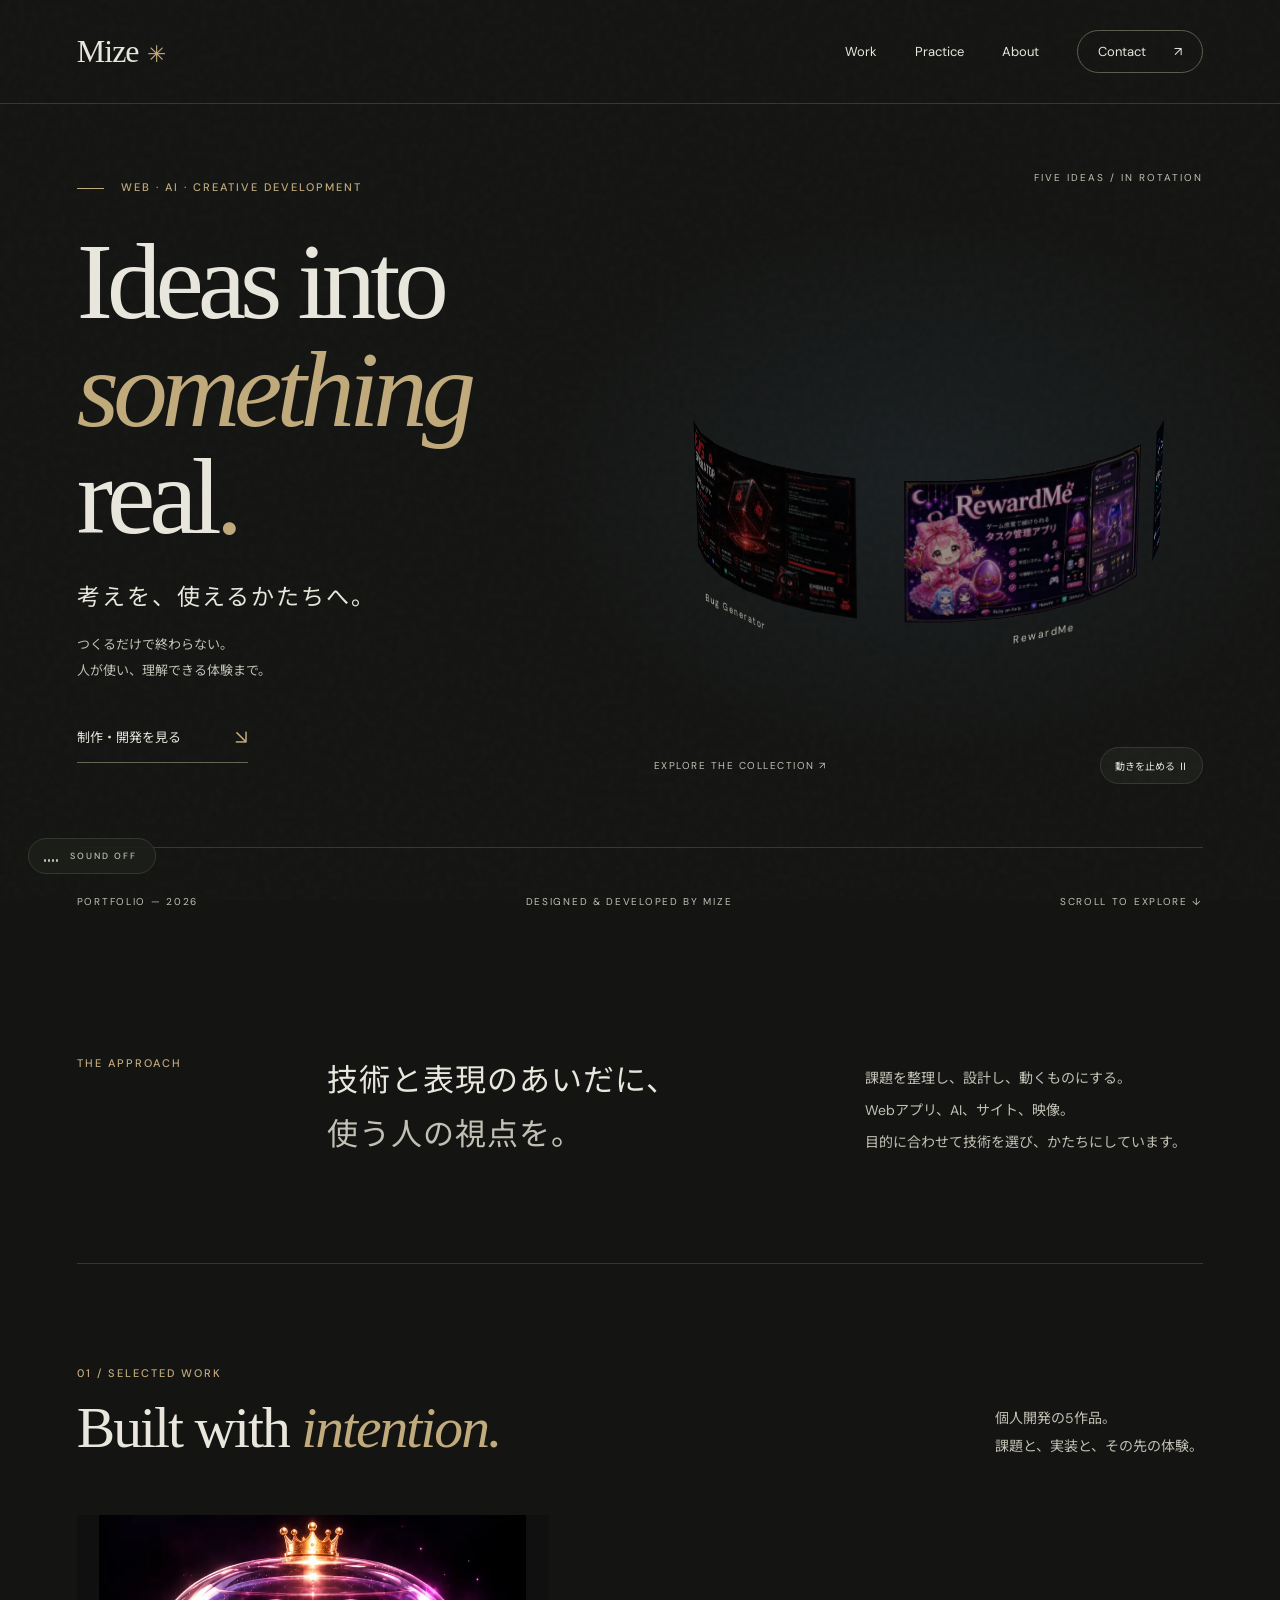
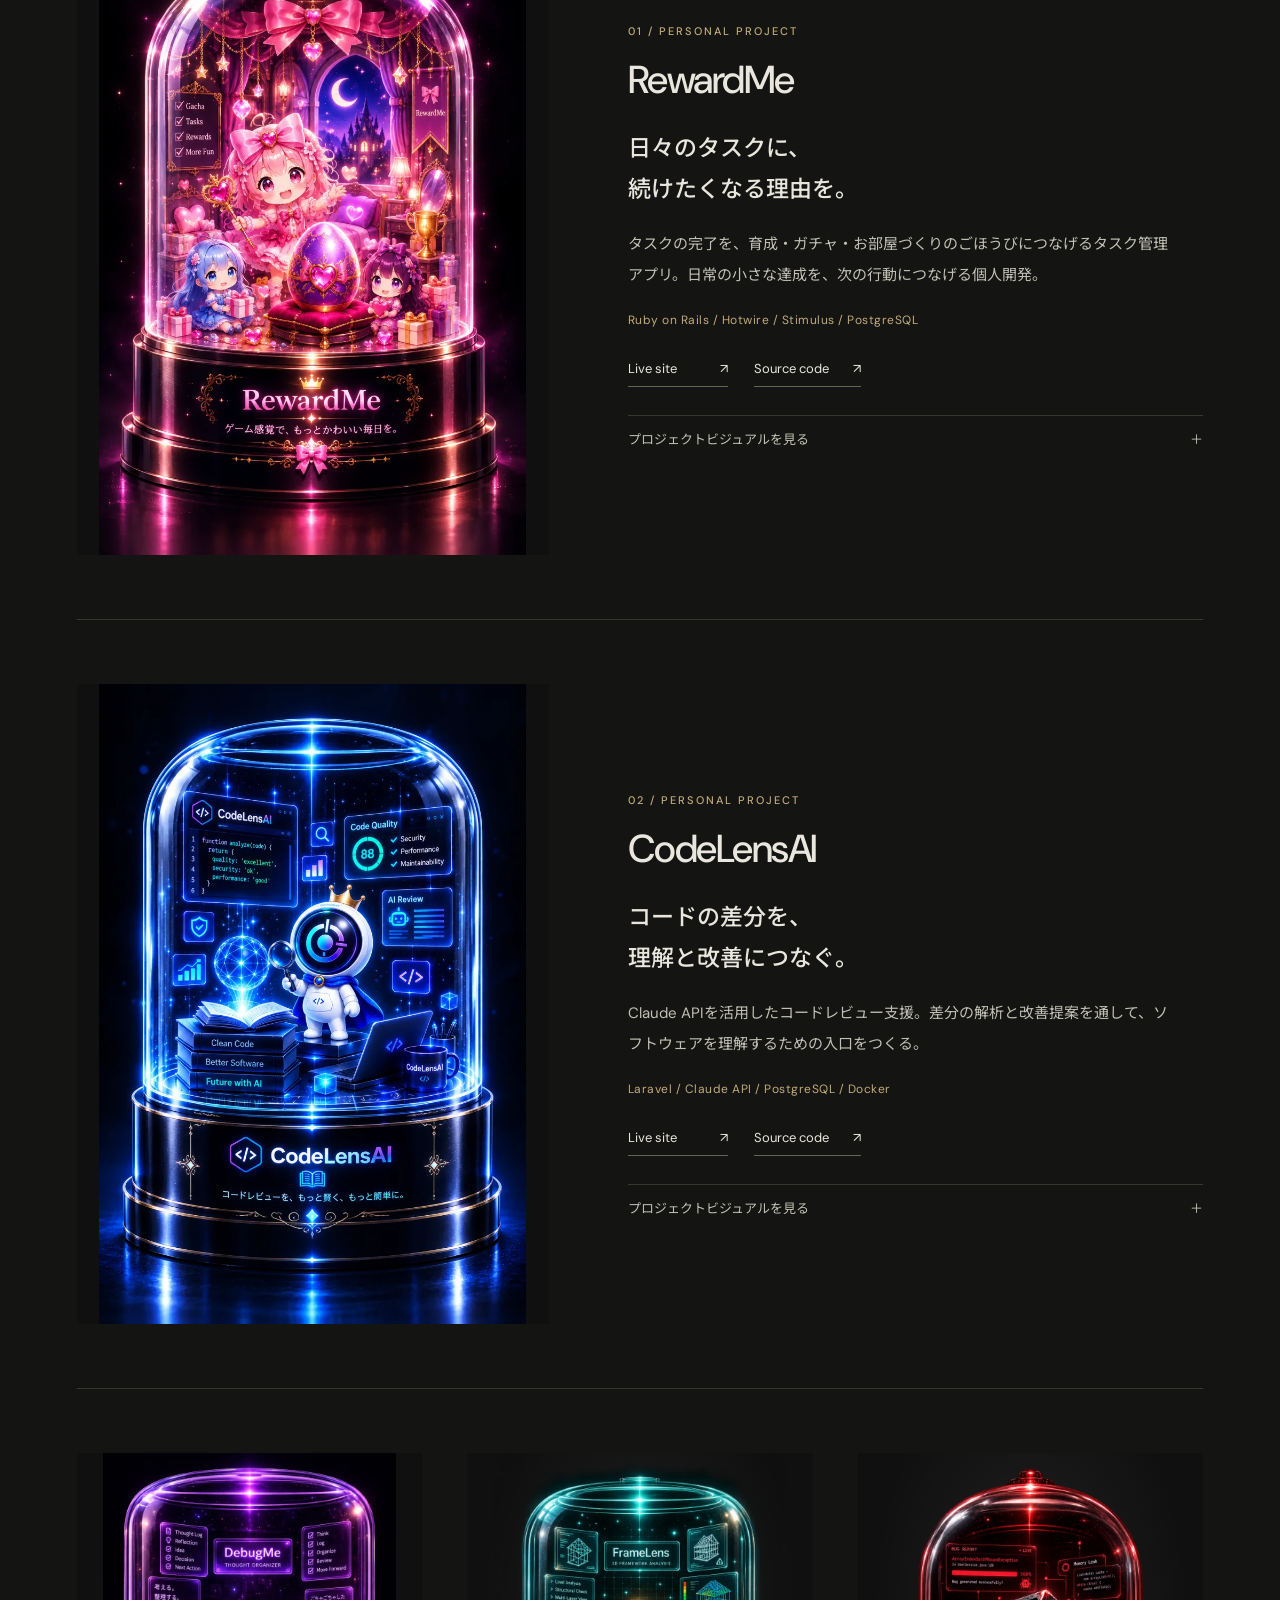
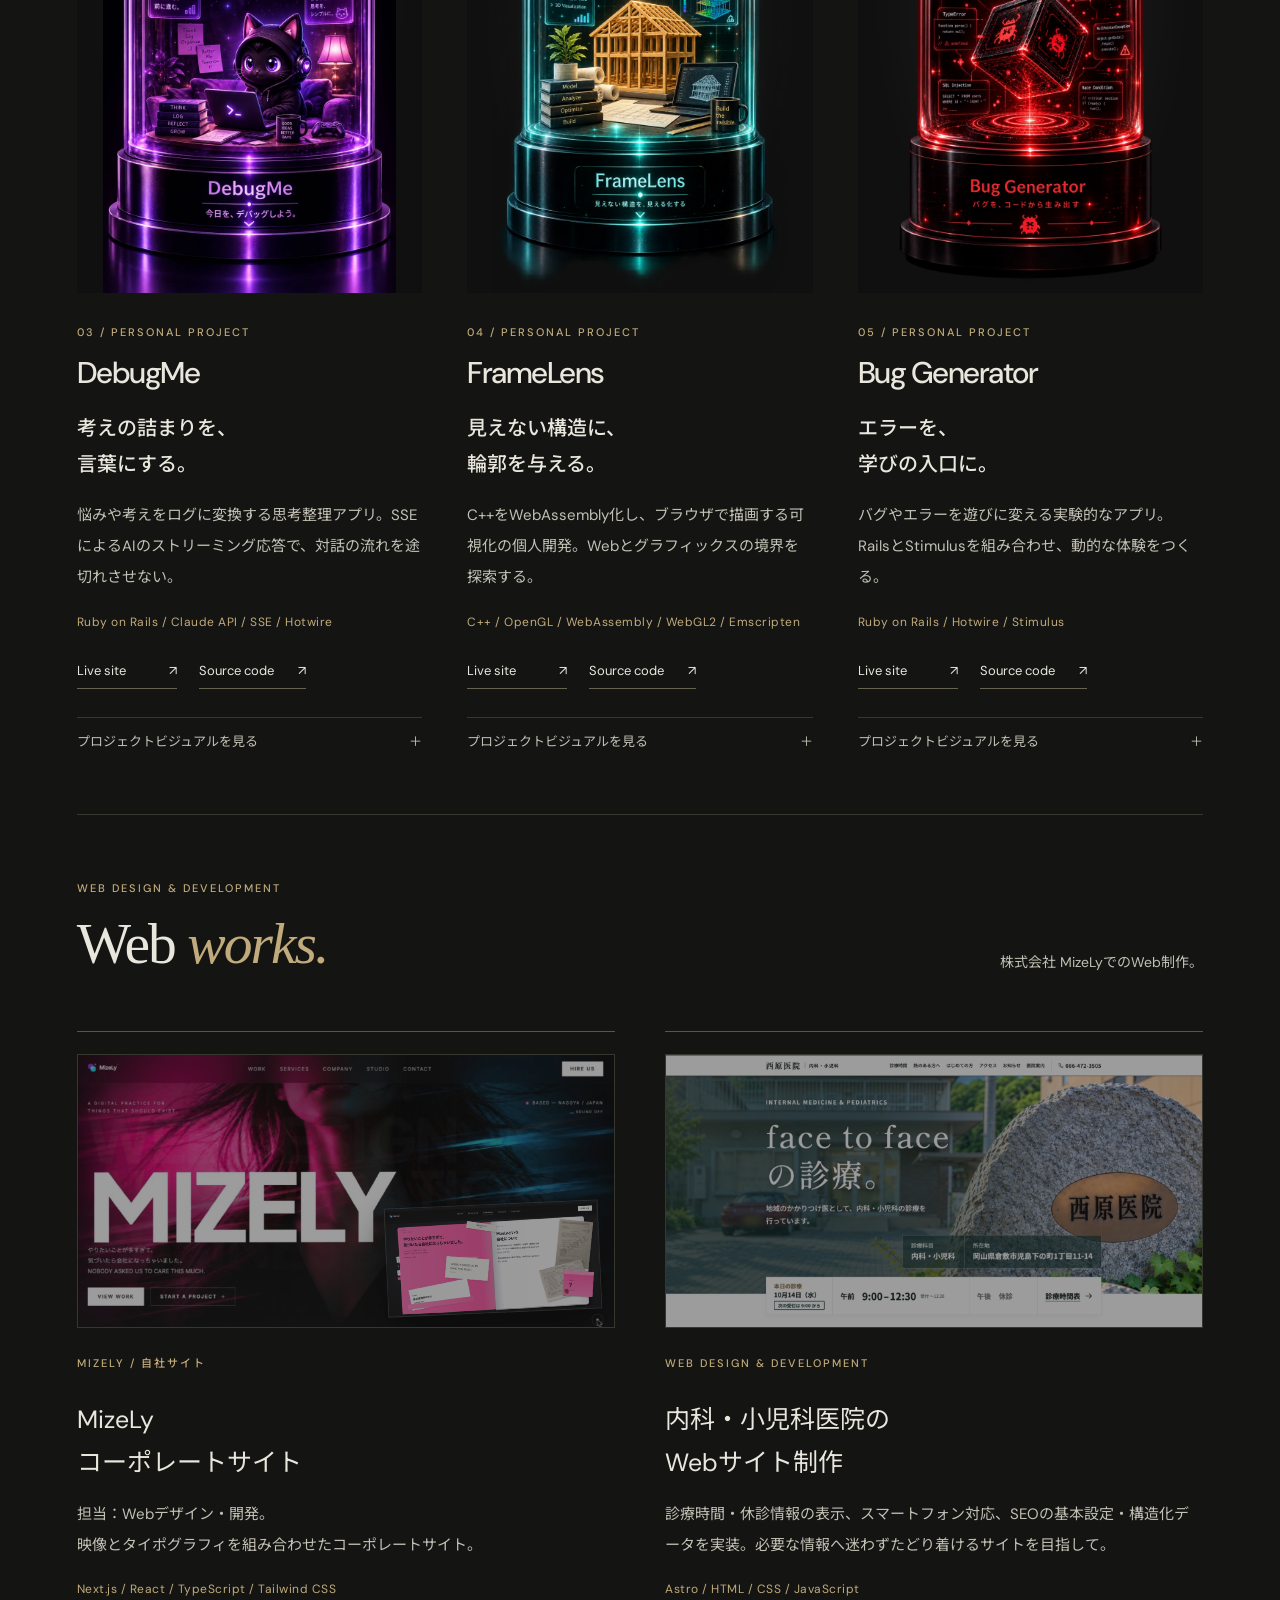
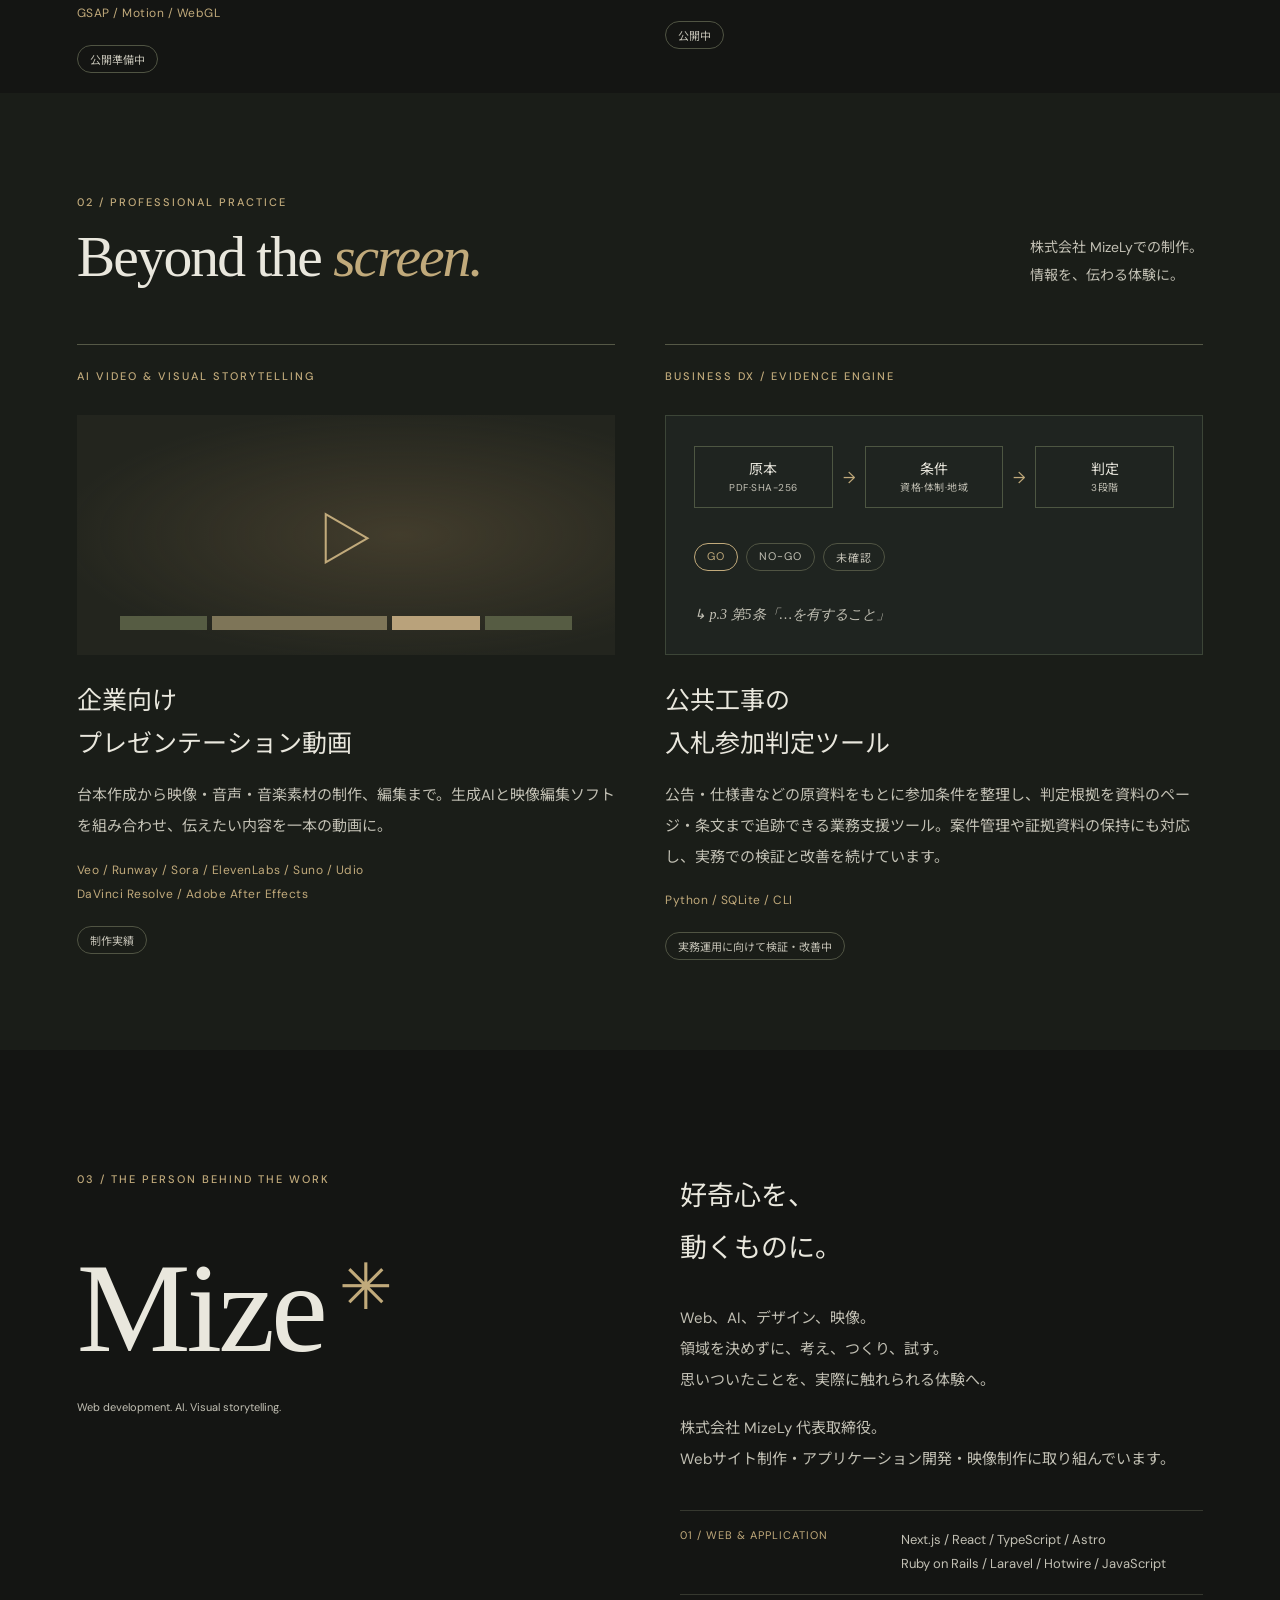
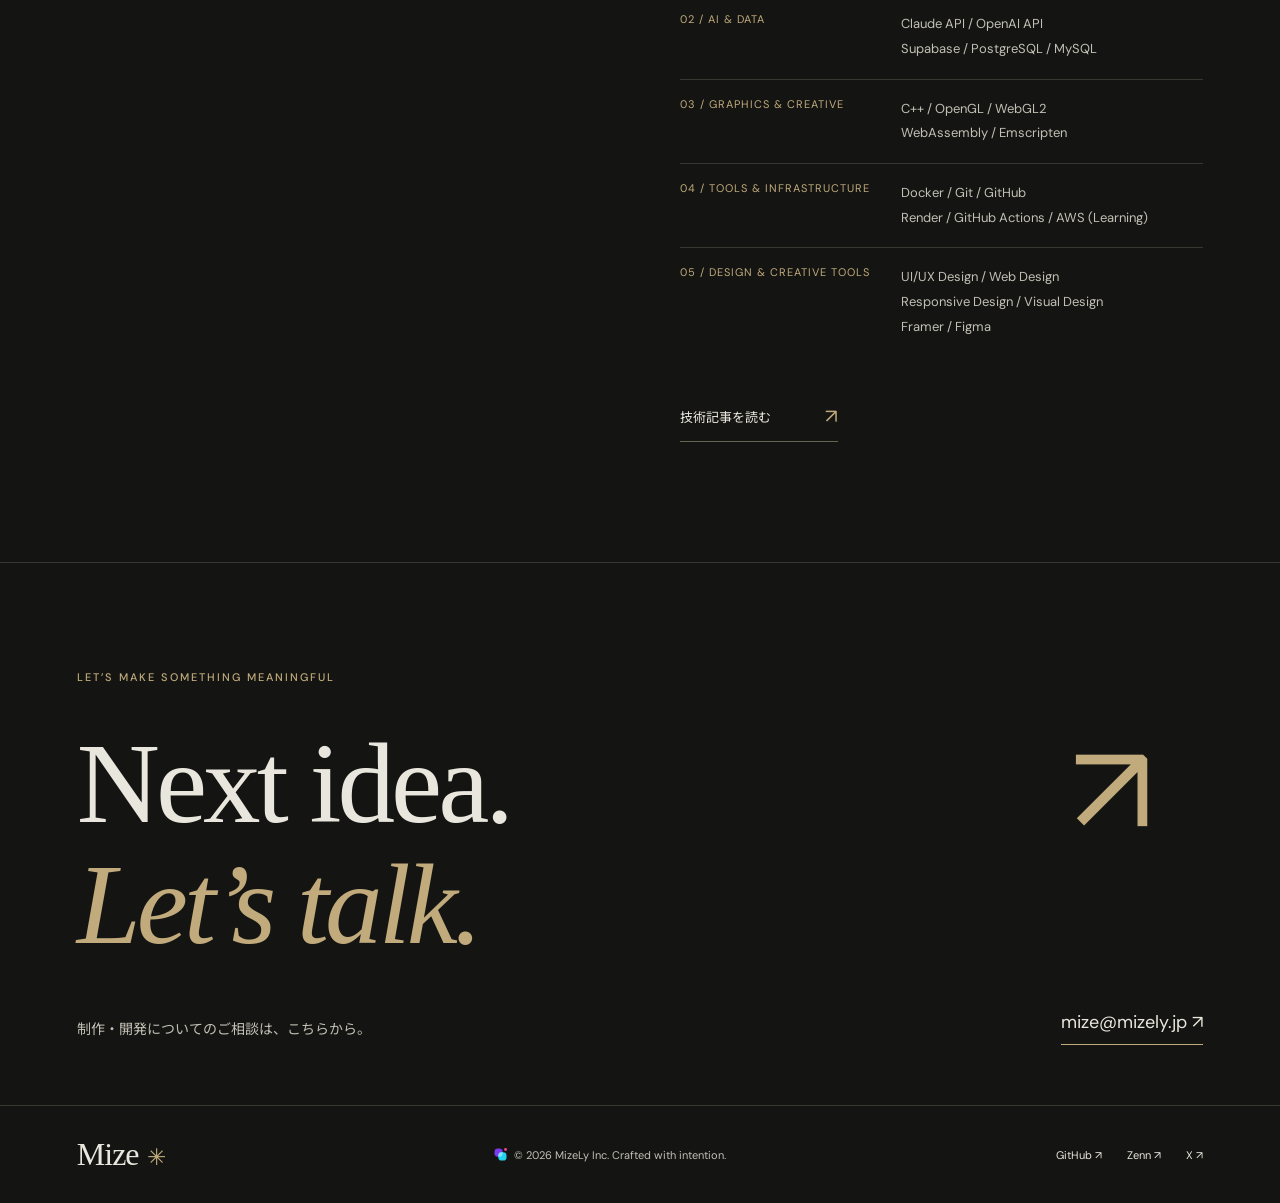
==== index.html @ b5e2d80e "Update bid tool portfolio status" ====
<!doctype html>
<html lang="ja"><head><meta charset="utf-8"><meta name="viewport" content="width=device-width,initial-scale=1">
<title>Mize — Web, AI & Creative Development</title><meta name="description" content="Mizeのポートフォリオ。Web・AIアプリの個人開発、MizeLyでのWebサイト・動画制作。RewardMe、CodeLensAI、DebugMeなどの制作内容と使用技術を紹介します。">
<link rel="canonical" href="https://mize1978.github.io/"><meta property="og:type" content="website"><meta property="og:site_name" content="Mize Portfolio"><meta property="og:title" content="Mize — Web, AI & Creative Development"><meta property="og:description" content="考えを、使えるかたちへ。Web・AI・映像をつなぐ制作と開発。"><meta property="og:url" content="https://mize1978.github.io/"><meta property="og:image" content="https://mize1978.github.io/og.jpg"><meta name="twitter:card" content="summary_large_image">
<link rel="stylesheet" href="portfolio.css?v=20261015-company"><link rel="preconnect" href="https://fonts.googleapis.com"><link rel="preconnect" href="https://fonts.gstatic.com" crossorigin><link href="https://fonts.googleapis.com/css2?family=DM+Sans:wght@400;500;600;700&family=Noto+Sans+JP:wght@400;500;700&display=swap" rel="stylesheet"></head><body id="top">
<a class="skip" href="#main">本文へ移動</a><header class="header"><a class="logo" href="#top">Mize<span>✳</span></a><nav aria-label="メイン"><a href="#work">Work</a><a href="#practice">Practice</a><a href="#about">About</a><a class="contact-nav" href="mailto:mize@mizely.jp">Contact <span>↗</span></a></nav></header>
<main id="main"><section class="hero"><div class="hero-copy"><p class="eyebrow"><span class="line"></span> WEB · AI · CREATIVE DEVELOPMENT</p><h1>Ideas into<br><em>something</em><br>real<span class="gold">.</span></h1><p class="hero-ja">考えを、使えるかたちへ。</p><p class="hero-note">つくるだけで終わらない。<br>人が使い、理解できる体験まで。</p><a class="text-link" href="#work">制作・開発を見る <span>↘</span></a></div><div class="hero-art kinetic-gallery"><span class="gallery-label">FIVE IDEAS / IN ROTATION</span><div class="gallery-stage cyl-stage"><div class="cyl-ring" id="cyl-ring" style="--S:6;--N:35"><a class="cyl-work" href="#ex-reward" aria-label="RewardMe" style="--w:0;--img:url('banner-rewardme.jpg')"><i style="--j:0"></i><i style="--j:1"></i><i style="--j:2"></i><i style="--j:3"></i><i style="--j:4"></i><i style="--j:5"></i><span>RewardMe</span></a><a class="cyl-work" href="#ex-lens" aria-label="CodeLensAI" style="--w:1;--img:url('banner-codelensai.jpg')"><i style="--j:0"></i><i style="--j:1"></i><i style="--j:2"></i><i style="--j:3"></i><i style="--j:4"></i><i style="--j:5"></i><span>CodeLensAI</span></a><a class="cyl-work" href="#ex-debug" aria-label="DebugMe" style="--w:2;--img:url('banner-debugme.jpg')"><i style="--j:0"></i><i style="--j:1"></i><i style="--j:2"></i><i style="--j:3"></i><i style="--j:4"></i><i style="--j:5"></i><span>DebugMe</span></a><a class="cyl-work" href="#ex-frame" aria-label="FrameLens" style="--w:3;--img:url('banner-framelens.jpg')"><i style="--j:0"></i><i style="--j:1"></i><i style="--j:2"></i><i style="--j:3"></i><i style="--j:4"></i><i style="--j:5"></i><span>FrameLens</span></a><a class="cyl-work" href="#ex-bug" aria-label="Bug Generator" style="--w:4;--img:url('banner-buggenerator-original.webp')"><i style="--j:0"></i><i style="--j:1"></i><i style="--j:2"></i><i style="--j:3"></i><i style="--j:4"></i><i style="--j:5"></i><span>Bug Generator</span></a></div></div><div class="gallery-controls"><span>EXPLORE THE COLLECTION ↗</span><button type="button" id="gallery-toggle" aria-pressed="false">動きを止める Ⅱ</button></div></div><div class="hero-bottom"><span>PORTFOLIO — 2026</span><span>DESIGNED & DEVELOPED BY MIZE</span><a href="#work" aria-label="作品一覧へ">SCROLL TO EXPLORE ↓</a></div></section>
<section class="intro"><p class="eyebrow">THE APPROACH</p><h2>技術と表現のあいだに、<br><span>使う人の視点を。</span></h2><p>課題を整理し、設計し、動くものにする。<br>Webアプリ、AI、サイト、映像。<br>目的に合わせて技術を選び、かたちにしています。</p></section>
<section class="works" id="work"><div class="section-head"><div><p class="eyebrow">01 / SELECTED WORK</p><h2>Built with <em>intention.</em></h2></div><p>個人開発の5作品。<br>課題と、実装と、その先の体験。</p></div><div class="work-list">
<article class="project" id="ex-reward"><div class="project-visual reward selected-dome"><span class="visual-number">01</span><img src="cases/rewardme-selected.webp" alt="RewardMeの作品ビジュアル" loading="lazy" decoding="async" width="1024" height="1536"><span class="visual-word">RewardMe</span></div><div class="project-copy"><p class="eyebrow">01 / PERSONAL PROJECT</p><h3>RewardMe</h3><p class="project-title">日々のタスクに、<br>続けたくなる理由を。</p><p class="project-desc">タスクの完了を、育成・ガチャ・お部屋づくりのごほうびにつなげるタスク管理アプリ。日常の小さな達成を、次の行動につなげる個人開発。</p><p class="tech">Ruby on Rails / Hotwire / Stimulus / PostgreSQL</p><div class="project-links"><a href="https://rewardme-qaq3.onrender.com/" target="_blank" rel="noopener noreferrer">Live site <span>↗</span></a><a href="https://github.com/mize1978/rewardme" target="_blank" rel="noopener noreferrer">Source code <span>↗</span></a></div><details><summary>プロジェクトビジュアルを見る <span>＋</span></summary><img src="banner-rewardme.jpg" alt="RewardMeの紹介用ビジュアル" loading="lazy" decoding="async" width="1200" height="630"></details></div></article>
<article class="project" id="ex-lens"><div class="project-visual lens selected-dome"><span class="visual-number">02</span><img src="cases/codelensai-selected.webp" alt="CodeLensAIの作品ビジュアル" loading="lazy" decoding="async" width="1024" height="1536"><span class="visual-word">CodeLensAI</span></div><div class="project-copy"><p class="eyebrow">02 / PERSONAL PROJECT</p><h3>CodeLensAI</h3><p class="project-title">コードの差分を、<br>理解と改善につなぐ。</p><p class="project-desc">Claude APIを活用したコードレビュー支援。差分の解析と改善提案を通して、ソフトウェアを理解するための入口をつくる。</p><p class="tech">Laravel / Claude API / PostgreSQL / Docker</p><div class="project-links"><a href="https://codelens-ai-vplg.onrender.com/" target="_blank" rel="noopener noreferrer">Live site <span>↗</span></a><a href="https://github.com/mize1978/codelens-ai" target="_blank" rel="noopener noreferrer">Source code <span>↗</span></a></div><details><summary>プロジェクトビジュアルを見る <span>＋</span></summary><img src="banner-codelensai.jpg" alt="CodeLensAIの紹介用ビジュアル" loading="lazy" decoding="async" width="1200" height="630"></details></div></article>
<div class="project-row"><article class="project" id="ex-debug"><div class="project-visual debug selected-dome"><span class="visual-number">03</span><img src="cases/debugme-selected.webp" alt="DebugMeの作品ビジュアル" loading="lazy" decoding="async" width="1024" height="1536"><span class="visual-word">DebugMe</span></div><div class="project-copy"><p class="eyebrow">03 / PERSONAL PROJECT</p><h3>DebugMe</h3><p class="project-title">考えの詰まりを、<br>言葉にする。</p><p class="project-desc">悩みや考えをログに変換する思考整理アプリ。SSEによるAIのストリーミング応答で、対話の流れを途切れさせない。</p><p class="tech">Ruby on Rails / Claude API / SSE / Hotwire</p><div class="project-links"><a href="https://debugme-2m5k.onrender.com/" target="_blank" rel="noopener noreferrer">Live site <span>↗</span></a><a href="https://github.com/mize1978/debugme" target="_blank" rel="noopener noreferrer">Source code <span>↗</span></a></div><details><summary>プロジェクトビジュアルを見る <span>＋</span></summary><img src="banner-debugme-original.webp" alt="DebugMeの紹介用ビジュアル" loading="lazy" decoding="async" width="1672" height="941"></details></div></article>
<article class="project" id="ex-frame"><div class="project-visual frame selected-dome"><span class="visual-number">04</span><img src="cases/framelens-selected.webp" alt="FrameLensの作品ビジュアル" loading="lazy" decoding="async" width="1024" height="1536"><span class="visual-word">FrameLens</span></div><div class="project-copy"><p class="eyebrow">04 / PERSONAL PROJECT</p><h3>FrameLens</h3><p class="project-title">見えない構造に、<br>輪郭を与える。</p><p class="project-desc">C++をWebAssembly化し、ブラウザで描画する可視化の個人開発。Webとグラフィックスの境界を探索する。</p><p class="tech">C++ / OpenGL / WebAssembly / WebGL2 / Emscripten</p><div class="project-links"><a href="https://mize1978.github.io/framelens/" target="_blank" rel="noopener noreferrer">Live site <span>↗</span></a><a href="https://github.com/mize1978/FrameLens" target="_blank" rel="noopener noreferrer">Source code <span>↗</span></a></div><details><summary>プロジェクトビジュアルを見る <span>＋</span></summary><img src="banner-framelens-original.webp" alt="FrameLensの紹介用ビジュアル" loading="lazy" decoding="async" width="1536" height="1024"></details></div></article>
<article class="project" id="ex-bug"><div class="project-visual bug selected-dome"><span class="visual-number">05</span><img src="cases/buggenerator-selected.webp" alt="Bug Generatorの作品ビジュアル" loading="lazy" decoding="async" width="1024" height="1536"><span class="visual-word">Bug Generator</span></div><div class="project-copy"><p class="eyebrow">05 / PERSONAL PROJECT</p><h3>Bug Generator</h3><p class="project-title">エラーを、<br>学びの入口に。</p><p class="project-desc">バグやエラーを遊びに変える実験的なアプリ。RailsとStimulusを組み合わせ、動的な体験をつくる。</p><p class="tech">Ruby on Rails / Hotwire / Stimulus</p><div class="project-links"><a href="https://bug-generator.onrender.com/" target="_blank" rel="noopener noreferrer">Live site <span>↗</span></a><a href="https://github.com/mize1978/bug_generator" target="_blank" rel="noopener noreferrer">Source code <span>↗</span></a></div><details><summary>プロジェクトビジュアルを見る <span>＋</span></summary><img src="banner-buggenerator-original.webp" alt="Bug Generatorの紹介用ビジュアル" loading="lazy" decoding="async" width="1726" height="911"></details></div></article></div>
</div><div class="section-head"><div><p class="eyebrow">WEB DESIGN & DEVELOPMENT</p><h2>Web <em>works.</em></h2></div><p>株式会社 MizeLyでのWeb制作。</p></div><div class="practice-grid web-work-grid"><article><figure class="web-shot web-shot-stack"><img src="cases/web-mizely.jpg" alt="MizeLy コーポレートサイトのトップ画面" width="1600" height="815" loading="lazy" decoding="async"><img class="web-shot-layer" src="cases/web-mizely-company.jpg" alt="MizeLy 会社紹介ページ。手帳を開いたようなレイアウト" width="1600" height="815" loading="lazy" decoding="async"></figure><p class="eyebrow">MIZELY / 自社サイト</p><h3>MizeLy<br>コーポレートサイト</h3><p>担当：Webデザイン・開発。<br>映像とタイポグラフィを組み合わせたコーポレートサイト。</p><p class="tech">Next.js / React / TypeScript / Tailwind CSS<br>GSAP / Motion / WebGL</p><span class="status">公開準備中</span></article><article><figure class="web-shot"><img src="cases/web-clinic.jpg" alt="内科・小児科医院サイトのトップ画面" width="1600" height="829" loading="lazy" decoding="async"></figure><p class="eyebrow">WEB DESIGN & DEVELOPMENT</p><h3>内科・小児科医院の<br>Webサイト制作</h3><p>診療時間・休診情報の表示、スマートフォン対応、SEOの基本設定・構造化データを実装。必要な情報へ迷わずたどり着けるサイトを目指して。</p><p class="tech">Astro / HTML / CSS / JavaScript</p><span class="status">公開中</span></article></div></section><section id="practice" class="practice"><div class="section-head"><div><p class="eyebrow">02 / PROFESSIONAL PRACTICE</p><h2>Beyond the <em>screen.</em></h2></div><p>株式会社 MizeLyでの制作。<br>情報を、伝わる体験に。</p></div><div class="practice-grid"><article><p class="eyebrow">AI VIDEO & VISUAL STORYTELLING</p><div class="abstract-video" aria-hidden="true"><span class="play">▷</span><div class="timeline"><i></i><i></i><i></i><i></i></div></div><h3>企業向け<br>プレゼンテーション動画</h3><p>台本作成から映像・音声・音楽素材の制作、編集まで。生成AIと映像編集ソフトを組み合わせ、伝えたい内容を一本の動画に。</p><p class="tech">Veo / Runway / Sora / ElevenLabs / Suno / Udio<br>DaVinci Resolve / Adobe After Effects</p><span class="status">制作実績</span></article><article><p class="eyebrow">BUSINESS DX / EVIDENCE ENGINE</p><div class="abstract-evidence" aria-hidden="true"><div class="ev-flow"><span>原本<small>PDF·SHA-256</small></span><b>→</b><span>条件<small>資格·体制·地域</small></span><b>→</b><span>判定<small>3段階</small></span></div><div class="ev-results"><i class="go">GO</i><i class="no">NO-GO</i><i class="un">未確認</i></div><p class="ev-trace">↳ p.3 第5条「…を有すること」</p></div><h3>公共工事の<br>入札参加判定ツール</h3><p>公告・仕様書などの原資料をもとに参加条件を整理し、判定根拠を資料のページ・条文まで追跡できる業務支援ツール。案件管理や証拠資料の保持にも対応し、実務での検証と改善を続けています。</p><p class="tech">Python / SQLite / CLI</p><span class="status">実務運用に向けて検証・改善中</span></article></div></section>
<section class="about" id="about"><div><p class="eyebrow">03 / THE PERSON BEHIND THE WORK</p><h2>Mize<span>✳</span></h2><p class="about-role">Web development. AI. Visual storytelling.</p></div><div class="about-copy"><p class="about-lead">好奇心を、<br>動くものに。</p><p>Web、AI、デザイン、映像。<br>領域を決めずに、考え、つくり、試す。<br>思いついたことを、実際に触れられる体験へ。</p><p>株式会社 MizeLy 代表取締役。<br>Webサイト制作・アプリケーション開発・映像制作に取り組んでいます。</p><dl class="skills"><div><dt>01 / WEB & APPLICATION</dt><dd>Next.js / React / TypeScript / Astro<br>Ruby on Rails / Laravel / Hotwire / JavaScript</dd></div><div><dt>02 / AI & DATA</dt><dd>Claude API / OpenAI API<br>Supabase / PostgreSQL / MySQL</dd></div><div><dt>03 / GRAPHICS & CREATIVE</dt><dd>C++ / OpenGL / WebGL2<br>WebAssembly / Emscripten</dd></div><div><dt>04 / TOOLS & INFRASTRUCTURE</dt><dd>Docker / Git / GitHub<br>Render / GitHub Actions / AWS (Learning)</dd></div><div><dt>05 / DESIGN & CREATIVE TOOLS</dt><dd>UI/UX Design / Web Design<br>Responsive Design / Visual Design<br>Framer / Figma</dd></div></dl><a class="text-link" href="https://zenn.dev/mizel1978" target="_blank" rel="noopener noreferrer">技術記事を読む <span>↗</span></a></div></section>
<section class="contact" id="contact"><p class="eyebrow">LET’S MAKE SOMETHING MEANINGFUL</p><h2>Next idea.<br><em>Let’s talk.</em><span>↗</span></h2><div class="contact-bottom"><p>制作・開発についてのご相談は、こちらから。</p><a href="mailto:mize@mizely.jp">mize@mizely.jp ↗</a></div></section></main>
<footer><a class="logo" href="#top">Mize<span>✳</span></a><p><a class="footer-company" href="https://mizely.jp/" target="_blank" rel="noopener noreferrer"><img src="mizely-symbol.svg" alt="" width="13" height="13">© 2026 MizeLy Inc.</a> Crafted with intention.</p><div><a href="https://github.com/mize1978" target="_blank" rel="noopener noreferrer">GitHub ↗</a><a href="https://zenn.dev/mizel1978" target="_blank" rel="noopener noreferrer">Zenn ↗</a><a href="https://x.com/mizelategm66172" target="_blank" rel="noopener noreferrer">X ↗</a></div></footer><script>
/* 円筒の試作。回転は CSS。ここは停止ボタンだけ。 */
(function(){
  var ring=document.getElementById('cyl-ring');
  var toggle=document.getElementById('gallery-toggle');
  if(!ring||!toggle) return;
  toggle.addEventListener('click',function(){
    var paused=toggle.getAttribute('aria-pressed')!=='true';
    toggle.setAttribute('aria-pressed',String(paused));
    ring.classList.toggle('is-paused',paused);
    toggle.textContent=paused?'\u52d5\u304d\u3092\u518d\u751f\u3059\u308b \u25b7':'\u52d5\u304d\u3092\u6b62\u3081\u308b \u2161';
  });
})();
</script><audio id="portfolio-music" src="audio/turning-pages.mp3" preload="none" loop></audio><button class="music-toggle" id="music-toggle" type="button" aria-label="音楽を再生" aria-pressed="false"><span class="music-bars" aria-hidden="true"><i></i><i></i><i></i><i></i></span><span id="music-label">SOUND OFF</span></button><script>
(()=>{const audio=document.getElementById('portfolio-music');const button=document.getElementById('music-toggle');const label=document.getElementById('music-label');audio.volume=.35;function sync(){const playing=!audio.paused;button.setAttribute('aria-pressed',String(playing));button.setAttribute('aria-label',playing?'音楽を停止':'音楽を再生');label.textContent=playing?'SOUND ON':'SOUND OFF';}button.addEventListener('click',async()=>{if(audio.paused){try{await audio.play();}catch{label.textContent='再生できません';}}else{audio.pause();}});audio.addEventListener('play',sync);audio.addEventListener('pause',sync);/* 既定は ON。ブラウザは操作前の音声再生を止めるので、止められたら最初のクリック/キー/タッチで鳴らす。一度 OFF にした人には、次回からも鳴らさない。 */const KEY='portfolio-sound';let off=false;try{off=localStorage.getItem(KEY)==='off'}catch{}function remember(v){try{localStorage.setItem(KEY,v)}catch{}}button.addEventListener('click',()=>{remember(audio.paused?'off':'on')});if(!off){const events=['pointerdown','keydown','touchstart'];const stop=()=>events.forEach(t=>removeEventListener(t,start,true));const start=e=>{if(e&&e.target&&e.target.closest&&e.target.closest('#music-toggle'))return;stop();if(audio.paused)audio.play().catch(()=>{});};button.addEventListener('click',stop);audio.play().catch(()=>{events.forEach(t=>addEventListener(t,start,true))});}})();
</script></body></html>
---- portfolio.css ----
:root{--bg:#141513;--surface:#1c1e1a;--ink:#e9e7dd;--soft:#aaa99e;--gold:#c1aa7b;--rule:#36382f;--sans:'DM Sans','Noto Sans JP',sans-serif;--serif:Georgia,'Times New Roman',serif}*{box-sizing:border-box}html{scroll-behavior:smooth;scroll-padding-top:30px}body{margin:0;background:var(--bg);color:var(--ink);font-family:var(--sans);-webkit-font-smoothing:antialiased}body:before{content:'';position:fixed;inset:0;pointer-events:none;z-index:9;opacity:.025;background-image:url("data:image/svg+xml,%3Csvg viewBox='0 0 160 160' xmlns='http://www.w3.org/2000/svg'%3E%3Cfilter id='n'%3E%3CfeTurbulence type='fractalNoise' baseFrequency='.8' numOctaves='3' stitchTiles='stitch'/%3E%3C/filter%3E%3Cpath fill='%23fff' filter='url(%23n)' d='M0 0h160v160H0z'/%3E%3C/svg%3E")}a{color:inherit;text-decoration:none}a:focus-visible,summary:focus-visible{outline:2px solid var(--gold);outline-offset:6px}img{max-width:100%;height:auto}h1,h2,h3,p{margin:0}::selection{background:var(--gold);color:var(--bg)}.skip{position:absolute;left:20px;top:-80px;padding:12px;background:var(--ink);color:var(--bg);z-index:20}.skip:focus{top:10px}.header,main,footer{max-width:1600px;margin:auto}.header{padding:30px 6%;display:flex;align-items:center;justify-content:space-between;border-bottom:1px solid var(--rule)}.logo{font-family:var(--serif);font-size:32px;letter-spacing:-1px}.logo span{margin-left:8px;color:var(--gold);font-size:23px}.header nav{display:flex;gap:38px;font-size:13px;align-items:center}.header nav a:hover{color:var(--gold)}.contact-nav{border:1px solid #5c5c4e;padding:12px 20px;border-radius:30px}.contact-nav span{margin-left:25px}.hero{position:relative;padding:74px 6% 0;min-height:850px;display:grid;grid-template-columns:1.05fr 1fr;overflow:hidden}.eyebrow{font-size:10px;letter-spacing:2px;color:var(--gold);font-weight:500;line-height:1.8}.line{display:inline-block;width:27px;height:1px;background:var(--gold);vertical-align:middle;margin-right:12px}.hero h1{font-family:var(--serif);font-weight:400;font-size:clamp(72px,8.5vw,136px);line-height:.99;letter-spacing:-6px;margin:30px 0 27px}.hero em,h2 em{font-weight:400;color:var(--gold)}.gold{color:var(--gold)}.hero-ja{font-size:23px;letter-spacing:2px}.hero-note{font-size:13px;color:var(--soft);line-height:2;margin:20px 0 28px}.text-link{font-size:13px;display:inline-flex;align-items:center;gap:54px;padding:12px 0;border-bottom:1px solid #646451}.text-link span{font-size:20px;color:var(--gold)}.hero-art{position:relative;display:flex;align-items:center;justify-content:center;isolation:isolate;margin-top:-15px}.hero-art:before{content:'';position:absolute;inset:6%;background:radial-gradient(ellipse,#5c695533,transparent 65%);z-index:-1}.hero-art img{width:76%;max-height:570px;object-fit:contain;filter:drop-shadow(0 25px 35px #0006)}.orbit{position:absolute;border:1px solid #6c75652e;border-radius:50%;width:94%;aspect-ratio:1;transform:rotate(-25deg);z-index:-1}.o2{width:70%;transform:rotate(25deg)}.art-index{position:absolute;top:0;right:0;font-size:9px;letter-spacing:2px;color:var(--soft)}.art-caption{position:absolute;bottom:10%;right:0;font-family:var(--serif);font-size:19px;font-style:italic;line-height:1.4;color:var(--soft)}.hero-bottom{grid-column:1/-1;display:flex;justify-content:space-between;align-items:center;border-top:1px solid var(--rule);font-size:9px;letter-spacing:1.7px;color:var(--soft);padding:24px 0;margin-top:40px}.intro{margin:0 6%;padding:100px 0;display:grid;grid-template-columns:.65fr 1.5fr 1fr;gap:30px;border-bottom:1px solid var(--rule);align-items:start}.intro h2{font-size:31px;line-height:1.75;letter-spacing:1px;font-weight:400}.intro h2 span{color:var(--soft)}.intro>p:last-child{font-size:12px;color:var(--soft);line-height:2.3;padding-top:8px}.works,.practice{padding:100px 6% 20px}.section-head{display:flex;justify-content:space-between;align-items:flex-end;margin-bottom:55px}.section-head h2{font-size:clamp(36px,4.5vw,65px);font-family:var(--serif);font-weight:400;letter-spacing:-2px;margin-top:12px}.section-head>p{font-size:12px;line-height:2;color:var(--soft)}.project{display:grid;grid-template-columns:1.12fr 1fr;gap:7%;padding:0 0 64px;margin-bottom:64px;border-bottom:1px solid var(--rule);align-items:center}.project-visual{height:495px;background:#20251f;position:relative;display:flex;align-items:center;justify-content:center;overflow:hidden}.project-visual img{height:88%;width:80%;object-fit:contain;position:relative;z-index:1;transition:transform .6s}.project:hover .project-visual img{transform:translateY(-8px)}.project-visual:before{content:'';position:absolute;inset:0;background:radial-gradient(ellipse at 50% 35%,#fff1,transparent 65%)}.visual-number{position:absolute;left:24px;top:22px;font-size:10px;letter-spacing:2px;color:var(--soft)}.visual-word{position:absolute;bottom:10px;left:20px;font-family:var(--serif);font-size:clamp(40px,5vw,70px);color:#ffffff0d}.reward{background:#292225}.debug{background:#232029}.lens{background:#1d262b}.frame{background:#1b2a27}.bug{background:#29231d}.project-copy h3{font-size:39px;letter-spacing:-1.5px;font-weight:500;margin:12px 0 23px}.project-title{font-size:23px;line-height:1.8;font-weight:500}.project-desc{font-size:13px;color:var(--soft);line-height:2.2;max-width:36em;margin:18px 0}.tech{font-size:10px;color:var(--gold);line-height:2;letter-spacing:.5px}.project-links{display:flex;gap:26px;margin:28px 0}.project-links a{border-bottom:1px solid #666451;padding-bottom:9px;font-size:12px;min-width:100px;display:flex;justify-content:space-between;gap:24px}.project-links a:hover{color:var(--gold)}details{border-top:1px solid var(--rule);padding-top:13px}summary{cursor:pointer;font-size:11px;color:var(--soft);display:flex;justify-content:space-between;list-style:none}summary::-webkit-details-marker{display:none}details img{margin-top:20px;display:block}.practice{background:#1a1d18;padding-bottom:90px}.practice-grid{display:grid;grid-template-columns:1fr 1fr;gap:50px}.practice-grid article{border-top:1px solid #555846;padding-top:22px}.practice-grid h3{font-size:25px;line-height:1.7;font-weight:400;margin:25px 0 15px}.practice-grid article>p:not(.eyebrow):not(.tech){font-size:13px;line-height:2.2;color:var(--soft);max-width:38em;margin-bottom:16px}.status{display:inline-block;border:1px solid #505443;padding:5px 12px;font-size:10px;margin-top:20px;border-radius:20px;color:var(--soft)}.abstract-web,.abstract-video{height:240px;margin-top:28px;position:relative;background:#24291f;overflow:hidden}.abstract-web{padding:27px 35px;border:1px solid #444b36}.browser-dots{font-size:6px;letter-spacing:5px;color:var(--gold);padding-bottom:25px;border-bottom:1px solid #454b3c}.mock-line{margin:30px 0 20px;height:16px;width:55%;background:#989781}.mock-columns{display:flex;gap:20px}.mock-columns span{height:70px;flex:1;background:#30382b}.mock-columns span:last-child{background:repeating-linear-gradient(to bottom,#555c46 0 2px,transparent 2px 15px)}.abstract-video{background:radial-gradient(ellipse at 60% 50%,#806b4855,transparent 75%),#23251e;display:grid;place-items:center}.play{font-size:55px;color:var(--gold);font-weight:400}.timeline{position:absolute;left:8%;bottom:25px;width:84%;display:flex;gap:5px}.timeline i{height:14px;background:#565c43;flex:1}.timeline i:nth-child(2){background:#7e7558;flex:2}.timeline i:nth-child(3){background:#b9a27b}.about{padding:120px 6%;display:grid;grid-template-columns:1fr 1fr;gap:80px;border-bottom:1px solid var(--rule)}.about h2{font-family:var(--serif);font-size:clamp(70px,10vw,130px);font-weight:400;letter-spacing:-4px;margin-top:45px}.about h2 span{font-size:.5em;color:var(--gold);display:inline-block;vertical-align:top;margin:15px}.about-role{font-size:11px;color:var(--soft);margin-top:18px}.about-lead{font-size:27px;line-height:1.9;margin-bottom:30px}.about-copy>p:not(.about-lead){font-size:13px;line-height:2.2;color:var(--soft);margin-bottom:18px}.skills{margin:35px 0}.skills div{padding:17px 0;border-top:1px solid var(--rule);display:grid;grid-template-columns:1fr 1.5fr;gap:20px}.skills dt{font-size:9px;letter-spacing:1px;color:var(--gold)}.skills dd{margin:0;color:var(--soft);font-size:11px;line-height:1.9}.contact{padding:105px 6% 60px}.contact h2{font-family:var(--serif);font-size:clamp(64px,9vw,128px);font-weight:400;line-height:1.05;letter-spacing:-4px;margin:35px 0 45px;position:relative}.contact h2>span{position:absolute;right:5%;top:0;color:var(--gold);font-family:var(--sans);font-size:130px;font-weight:400}.contact-bottom{display:flex;justify-content:space-between;align-items:center}.contact-bottom p{font-size:12px;color:var(--soft)}.contact-bottom a{border-bottom:1px solid var(--gold);padding-bottom:10px;font-size:18px}footer{border-top:1px solid var(--rule);padding:30px 6%;display:flex;justify-content:space-between;align-items:center}footer p{font-size:10px;color:var(--soft)}footer div{display:flex;gap:25px;font-size:11px}
@media(min-width:1600px){.hero h1{font-size:136px}}@media(max-width:1000px){.hero{min-height:730px}.hero h1{letter-spacing:-4px}.intro{grid-template-columns:1fr 2fr}.intro>p:last-child{grid-column:2}.project-visual{height:400px}.project-copy h3{font-size:32px}.project-title{font-size:19px}.about{gap:40px}.skills div{grid-template-columns:1fr}.art-caption{bottom:12%;font-size:15px}}@media(max-width:640px){.header{padding:22px 6%}.logo{font-size:27px}.header nav{gap:18px;font-size:11px}.header nav a:nth-child(2){display:none}.contact-nav{padding:0;border:0}.contact-nav span{margin-left:5px}.hero{padding-top:46px;grid-template-columns:1fr;min-height:0}.hero h1{font-size:clamp(50px,16vw,76px);letter-spacing:-2px;margin-top:25px}.hero-ja{font-size:19px}.hero-note{font-size:12px}.hero-art{height:405px;margin-top:22px}.hero-art img{height:95%;width:70%;max-height:none}.orbit{width:95%}.o2{width:73%}.art-index{top:5px;font-size:8px}.art-caption{bottom:10%;font-size:14px}.hero-bottom{font-size:8px;letter-spacing:1px;margin-top:20px;gap:20px;padding:20px 0}.hero-bottom>span:nth-child(2){display:none}.intro{padding:60px 0;grid-template-columns:1fr;gap:22px}.intro h2{font-size:25px}.intro>p:last-child{grid-column:auto}.works,.practice{padding-top:65px}.section-head{display:block;margin-bottom:35px}.section-head h2{font-size:40px;letter-spacing:-1px}.section-head>p{margin-top:20px}.project{grid-template-columns:1fr;gap:28px;margin-bottom:42px;padding-bottom:42px}.project-visual{height:380px}.project-copy h3{font-size:34px}.project-title{font-size:22px}.project-desc{font-size:13px}.practice-grid{grid-template-columns:1fr;gap:45px}.practice{padding-bottom:65px}.about{padding-top:70px;padding-bottom:70px;grid-template-columns:1fr;gap:40px}.about h2{font-size:96px;margin-top:20px}.about-lead{font-size:25px}.skills div{grid-template-columns:1fr 1.5fr}.contact{padding-top:65px}.contact h2{font-size:68px;letter-spacing:-2px}.contact h2>span{font-size:60px;right:0;top:10px}.contact-bottom{display:block}.contact-bottom a{display:inline-block;margin-top:25px;font-size:17px}footer{flex-wrap:wrap;gap:25px}footer p{order:3;flex-basis:100%}footer div{gap:20px}}@media(prefers-reduced-motion:reduce){html{scroll-behavior:auto}*{transition:none!important}}

/* Original project artwork: preserve the supplied character and full composition. */
.project-visual.original-banner{height:auto;aspect-ratio:1.65;padding:18px;background:#171817}.project-visual.original-banner img{width:100%;height:auto;max-height:100%;object-fit:contain}.original-banner .visual-number,.original-banner .visual-word{display:none}.project:hover .original-banner img{transform:none}@media(max-width:640px){.project-visual.original-banner{padding:0;aspect-ratio:auto}}

/* Selected full-frame dome artwork, including its original backdrop. */
.project-visual.selected-dome{background:#101010}.selected-dome img{width:100%;height:100%;object-fit:contain}.selected-dome .visual-number,.selected-dome .visual-word{display:none}.project:hover .selected-dome img{transform:none}

/* The hero gallery: five works turning on a fan. 2026-10-14。

   ■ ここに至るまで
   円形リング（rotateY 72deg 刻み）→ ねじれる帯 → 散らし → **扇**。
   帯は Mondragon の83枚を再現できたが、**ガラスドームが暗くて高彩度**なので
   13枚重なると発光が飽和し、作品が光の塊になった。素材が合わなかった。
   扇は5枚しか使わないので、1枚ずつ作品のまま読める。しかも WebGL が要らない。

   ■ 仕組み
   5枚を同じ位置に重ね、**上辺を軸に**回す。
     transform-origin: top center       … 扇の骨の根元
     rotateZ(90deg) してから rotateX    … Z で座標系を倒すので、X 回転が画面の縦軸まわりになる
     animation-delay に**マイナス値**   … 負の遅延＝「もう進んだ状態で始まる」。待たずに最初から散る
   表裏は img（表）と ::after（裏）。backface-visibility で、裏返った瞬間に入れ替わる。

   姿勢と見る角度は .gallery-fan 一枚で決める。カード側は角度を持たない。 */
.kinetic-gallery{
    min-width:0;flex-direction:column;justify-content:center;
    --cw:300px; --ch:300px;        /* Mondragon と同じ正方形。横長だと板が「パンフレットの束」に見える */
    --radius:64px;                 /* 角丸は辺の約2割（Mondragon 250px に 50px） */
    --dur:15s;                     /* 1周 */
    --persp:1350px;
    --camx:90deg; --camy:90deg; --camz:-67deg;   /* Mondragon の視点そのまま */
    --ox:0px; --oy:120px;
    --imgrot:-90deg;               /* rotateZ(90deg) で倒した分を戻し、絵を正立させる */
    /* 淡い縁。黒地のバナー（FrameLens / Bug Generator）は傾くと背景に溶けるので、
       輪郭だけ残す。明るいバナーでは枠が勝たない濃さに留める。 */
    --edge:rgba(233,231,221,.22);
    --banner-brightness:.9;
}
.kinetic-gallery:before{inset:6% -24%;background:radial-gradient(ellipse,#45638222,transparent 68%)}
/* 扇は 3D の重なりを持つので、ラベルは別レイヤーへ上げないとカードに潜る。 */
.gallery-label{position:absolute;top:8px;right:0;font-size:9px;letter-spacing:2px;color:var(--soft);z-index:5;transform:translateZ(0)}
.gallery-stage{width:100%;height:560px;display:grid;place-items:center;perspective:var(--persp)}
.gallery-fan{
    position:relative;width:var(--cw);height:var(--ch);
    transform-style:preserve-3d;
    transform:translate3d(var(--ox),var(--oy),0) rotateX(var(--camx)) rotateY(var(--camy)) rotateZ(var(--camz));
}
.gallery-card{
    position:absolute;inset:0;display:block;
    transform-style:preserve-3d;
    transform-origin:top center;
    will-change:transform;
    animation:fan-turn var(--dur) linear infinite;
}
/* 表＝実物の img。リンクの中身なので、読み上げにもそのまま残る。 */
.hero-art .gallery-card img{
    position:absolute;inset:0;width:100%;height:100%;max-height:none;
    object-fit:cover;filter:brightness(var(--banner-brightness));border-radius:var(--radius);
    border:1px solid var(--edge);
    transform:rotate(var(--imgrot));
    backface-visibility:hidden;-webkit-backface-visibility:hidden;
    box-shadow:0 18px 34px #0009;
}
/* 裏＝同じ絵を 180° 返したもの。--img は JS が img の src から入れる。 */
.gallery-card::after{
    content:'';position:absolute;inset:0;border-radius:var(--radius);
    background:var(--img) center/cover no-repeat #101215;
    filter:brightness(var(--banner-brightness));
    border:1px solid var(--edge);
    transform:rotateX(180deg) rotate(var(--imgrot));
    backface-visibility:hidden;-webkit-backface-visibility:hidden;
    box-shadow:0 18px 34px #0009;
}
@keyframes fan-turn{
    from{transform:rotateZ(90deg) rotateX(1turn)}
    to  {transform:rotateZ(90deg) rotateX(0turn)}
}
/* 触っている間は止める。見たい1枚が通り過ぎないように。 */
.gallery-fan:hover .gallery-card,
.gallery-fan:focus-within .gallery-card,
.gallery-fan.is-paused .gallery-card{animation-play-state:paused}

.gallery-card span{
    position:absolute;bottom:0;left:0;right:0;padding:30px 10px 26px;text-align:center;
    background:linear-gradient(transparent,#000c);font-size:10px;letter-spacing:1px;
    border-radius:0 0 var(--radius) var(--radius);
    opacity:0;transition:opacity .25s;backface-visibility:hidden;
}
.gallery-card:hover span,.gallery-card:focus-visible span{opacity:1}
.gallery-card:focus-visible{outline:3px solid var(--gold);outline-offset:3px}

.gallery-controls{width:100%;display:flex;justify-content:space-between;align-items:center;gap:12px;font-size:8px;letter-spacing:1.5px;color:var(--soft);position:relative;z-index:2}
.gallery-controls button{font:inherit;letter-spacing:0;color:var(--ink);border:1px solid var(--rule);background:var(--surface);border-radius:24px;padding:10px 14px;cursor:pointer}

@media(max-width:1000px){.kinetic-gallery{--cw:250px;--ch:250px;--radius:52px;--oy:100px}.gallery-stage{height:440px}.gallery-controls>span{letter-spacing:.5px}}
@media(max-width:640px){.kinetic-gallery{--cw:210px;--ch:210px;--radius:44px;--ox:0px;--oy:110px;--persp:1000px;margin-top:40px}.gallery-stage{height:390px}.gallery-label{left:0;right:auto}}
/* 動きを減らす設定では回さない。扇が開いた形で止める。 */
@media(prefers-reduced-motion:reduce){
    .gallery-card{animation:none;transform:rotateZ(90deg) rotateX(calc(var(--i) * -34deg))}
    .gallery-controls button{display:none}
}

/* Highlight the selected banner while preserving the fan's 3D transforms. */
.hero-art .gallery-card img,.gallery-card::after{transition:filter .3s ease}
.gallery-card:hover,.gallery-card:focus-visible{--banner-brightness:1}
@media(prefers-reduced-motion:reduce){.hero-art .gallery-card img,.gallery-card::after{transition:none}}


footer .footer-company{color:inherit}
footer .footer-company img{display:inline-block;width:13px;height:13px;margin-right:7px;vertical-align:-2px}
footer .footer-company:hover{color:var(--ink,#fff)}
.music-toggle{position:fixed;left:28px;bottom:26px;z-index:10;display:inline-flex;align-items:center;gap:12px;padding:11px 18px 11px 15px;border:1px solid var(--rule);border-radius:30px;background:#1c1e1ae6;color:var(--soft);font:500 9px/1 var(--sans);letter-spacing:2px;cursor:pointer;transition:border-color .3s,color .3s}
.music-toggle:hover,.music-toggle[aria-pressed=true]{border-color:#6f6550;color:var(--ink)}
.music-toggle:focus-visible{outline:2px solid var(--gold);outline-offset:4px}
.music-bars{display:inline-flex;align-items:flex-end;gap:2px;height:12px}
.music-bars i{width:2px;height:3px;border-radius:1px;background:var(--soft);transition:height .3s,background .3s}
.music-toggle:hover .music-bars i{background:var(--gold)}
.music-toggle[aria-pressed=true] .music-bars i{background:var(--gold);animation:music-eq 1.1s ease-in-out infinite}
.music-toggle[aria-pressed=true] .music-bars i:nth-child(2){animation-delay:-.45s}
.music-toggle[aria-pressed=true] .music-bars i:nth-child(3){animation-delay:-.8s}
.music-toggle[aria-pressed=true] .music-bars i:nth-child(4){animation-delay:-.2s}
@keyframes music-eq{0%,100%{height:3px}50%{height:12px}}
@media(max-width:640px){.music-toggle{left:16px;bottom:16px;padding:10px 15px 10px 13px}}
@media(prefers-reduced-motion:reduce){.music-toggle[aria-pressed=true] .music-bars i{animation:none;height:9px}.music-toggle[aria-pressed=true] .music-bars i:nth-child(2n){height:5px}}

/* Hero rotor, banner-shaped. 2026-10-14
   板をバナーの比率（倒した縦長）にして、作品名まで全部見せる。
   画像は 380×215 で置き、-90deg 回して板の 215×380 に重ねる。
   img{max-width:100%} が効くと板の幅に縮められて真ん中しか残らないので外す。
   普段は黒い膜（明るさ55%）、カーソルを乗せた1枚だけ元の色。 */
.kinetic-gallery{--cw:215px;--ch:380px;--radius:24px;--ox:30px;--oy:150px;--banner-brightness:.55}
.hero-art .gallery-card img,.gallery-card::after{max-width:none;inset:auto;left:calc((var(--cw) - var(--ch))/2);top:calc((var(--ch) - var(--cw))/2);width:var(--ch);height:var(--cw)}
@media(max-width:1400px){.kinetic-gallery{--cw:180px;--ch:318px;--radius:21px;--ox:0px;--oy:130px}}
@media(max-width:1000px){.kinetic-gallery{--cw:130px;--ch:230px;--radius:16px;--ox:-50px;--oy:110px}}
@media(max-width:640px){.kinetic-gallery{--cw:108px;--ch:190px;--radius:13px;--ox:-40px;--oy:100px}}
/* 指を乗せられない画面では膜を薄く */
@media(hover:none){.kinetic-gallery{--banner-brightness:.8}}

/* Web works: 画面に薄い膜。カーソルを乗せた時だけ元の色に戻す */
.web-shot{position:relative;margin:0 0 26px;aspect-ratio:1600/815;overflow:hidden;border:1px solid var(--rule);background:#111}
.web-shot img{display:block;width:100%;height:100%;object-fit:cover;object-position:top;transition:transform .6s ease}
.web-shot::after{content:'';position:absolute;inset:0;background:rgba(20,21,19,.42);transition:opacity .4s ease;pointer-events:none}
.web-work-grid article:hover .web-shot::after{opacity:0}
.web-work-grid article:hover .web-shot img{transform:scale(1.02)}
@media(hover:none){.web-shot::after{opacity:.4}}
@media(prefers-reduced-motion:reduce){.web-shot img,.web-shot::after{transition:none}.web-work-grid article:hover .web-shot img{transform:none}}

/* 読む文字を大きく・明るく。本文 13→15px、ラベルは最小 10〜11px */
:root{--soft:#c2c0b4}
.project-desc,.practice-grid article>p:not(.eyebrow):not(.tech),.about-copy>p:not(.about-lead){font-size:15px;line-height:2.05}
.intro>p:last-child,.section-head>p,.contact-bottom p{font-size:14px}
.tech{font-size:12px}
.eyebrow{font-size:11px}
summary,.project-links a{font-size:13px}
.skills dt{font-size:11px}.skills dd{font-size:13px}
.hero-bottom,.gallery-label{font-size:10px}
.gallery-controls{font-size:10px}
footer p{font-size:11px}
.status{font-size:11px}

/* 代表作（RewardMe / CodeLensAI）は大きな2段。ドームは縦長なので箱も縦長寄りに */
.project{grid-template-columns:minmax(0,.82fr) 1fr}
.project .selected-dome{height:640px}
@media(max-width:1000px){.project .selected-dome{height:520px}}
@media(max-width:640px){.project{grid-template-columns:1fr}.project .selected-dome{height:460px}}

/* 残り3作品は横並び。1枚ずつ「絵が上・文章が下」のカード */
.project-row{display:grid;grid-template-columns:repeat(3,minmax(0,1fr));gap:4%;padding-bottom:64px;margin-bottom:64px;border-bottom:1px solid var(--rule)}
.project-row .project{grid-template-columns:1fr;gap:30px;padding:0;margin:0;border:0;align-items:start}
.project-row .project-visual{height:440px}
.project-row .project-copy h3{font-size:30px;margin:10px 0 18px}
.project-row .project-links{flex-wrap:wrap;gap:14px 22px}
@media(max-width:1000px){.project-row{grid-template-columns:1fr 1fr;gap:42px 5%}}
.project-row .project-title{font-size:20px}
@media(max-width:640px){.project-row{grid-template-columns:1fr;gap:42px}.project-row .project-visual{height:380px}}

/* ===== 円筒（Kai Marlow 型）試作 =====
   1作品を縦に S 枚の短冊へ切り、円周に巻き付ける。作品の間に短冊1枚ぶんのすき間。
   作品は1周に1回ずつ（5作品）。複製はしない。 */
.kinetic-gallery{--r:270px;--ph:150px;--tilt:-13deg;--spin:36s}
.cyl-stage{perspective:1500px;perspective-origin:50% 25%}
.cyl-ring{--step:calc(360deg / var(--N));--sw:calc(2 * var(--r) * tan(var(--step) / 2));
  position:relative;width:var(--sw);height:var(--ph);transform-style:preserve-3d;
  transform:rotateX(var(--tilt)) rotateY(0deg);animation:cyl-spin var(--spin) linear infinite}
@keyframes cyl-spin{to{transform:rotateX(var(--tilt)) rotateY(-360deg)}}
.cyl-ring.is-paused,.cyl-ring:hover,.cyl-ring:focus-within{animation-play-state:paused}
.cyl-work{position:absolute;inset:0;transform-style:preserve-3d;
  transform:rotateY(calc(var(--w) * (var(--S) + 1) * var(--step)))}
.cyl-work i{position:absolute;top:0;left:0;width:calc(var(--sw) + .6px);height:100%;
  transform:rotateY(calc(var(--j) * var(--step))) translateZ(var(--r));
  background:var(--img) no-repeat;background-size:calc(var(--sw) * var(--S)) 100%;
  background-position:calc(var(--j) * var(--sw) * -1) 0;
  filter:brightness(.58) saturate(.88);transition:filter .32s ease;
  backface-visibility:hidden;-webkit-backface-visibility:hidden}
/* 裏側＝筒の内壁。暗い無地にして、手前の作品と混ざらないようにする */
.cyl-work i::after{content:'';position:absolute;inset:0;background:linear-gradient(#141513b8,#141513d9),var(--img) no-repeat;background-size:100% 100%,calc(var(--sw) * var(--S)) 100%;background-position:0 0,calc((var(--S) - 1 - var(--j)) * var(--sw) * -1) 0;transform:rotateY(180deg);
  backface-visibility:hidden;-webkit-backface-visibility:hidden}
.cyl-work i{transform-style:preserve-3d}
.cyl-work span{position:absolute;left:0;top:calc(var(--ph) + 12px);font-size:10px;letter-spacing:1.5px;color:var(--soft);
  white-space:nowrap;transform:rotateY(calc((var(--S) - 1) / 2 * var(--step))) translateZ(var(--r)) translateX(calc(var(--sw) / 2)) translateX(-50%);
  backface-visibility:hidden;-webkit-backface-visibility:hidden}
.cyl-work:focus-visible{outline:none}
.cyl-work:focus-visible i{box-shadow:inset 0 2px var(--gold),inset 0 -2px var(--gold)}
.cyl-work:hover i,.cyl-work:focus-visible i{filter:brightness(1) saturate(1)}
.cyl-work:hover span,.cyl-work:focus-visible span{color:var(--gold)}
@media(min-width:1700px){.kinetic-gallery{--r:320px;--ph:178px}}
@media(max-width:1400px){.kinetic-gallery{--r:230px;--ph:128px}}
@media(max-width:1000px){.kinetic-gallery{--r:175px;--ph:97px}}
@media(max-width:640px){.kinetic-gallery{--r:150px;--ph:83px}.cyl-stage{perspective:1100px}}
@media(hover:none){.cyl-work i{filter:brightness(.82) saturate(.95)}}
@media(prefers-reduced-motion:reduce){.cyl-ring{animation:none}}
/* ===== Practice: 業務DX（bid-evidence-engine）の抽象図 ===== */
.abstract-evidence{height:240px;margin-top:28px;position:relative;background:#1f2420;border:1px solid #3c4537;padding:30px 28px;display:flex;flex-direction:column;justify-content:space-between;overflow:hidden}
.ev-flow{display:flex;align-items:center;gap:10px}
.ev-flow span{flex:1;border:1px solid #4d5642;padding:12px 10px;font-size:14px;color:var(--ink);text-align:center;line-height:1.5}
.ev-flow small{display:block;font-size:10px;color:var(--soft);letter-spacing:.5px}
.ev-flow b{color:var(--gold);font-weight:400}
.ev-results{display:flex;gap:8px}
.ev-results i{font-style:normal;font-size:11px;letter-spacing:1px;padding:5px 12px;border-radius:20px;border:1px solid #505443;color:var(--soft)}
.ev-results .go{border-color:var(--gold);color:var(--gold)}
.ev-trace{font-family:var(--serif);font-style:italic;font-size:14px;color:var(--soft)}
@media(max-width:640px){.abstract-evidence{padding:22px 16px}.ev-flow{gap:6px}.ev-flow span{font-size:12px;padding:10px 4px}.ev-flow small{font-size:9px;letter-spacing:0;white-space:nowrap}}
/* ===== Web works: MizeLy は2画面を重ねる（トップ＋会社紹介） ===== */
.web-shot-stack>img:first-child{object-position:top left}
.web-shot.web-shot-stack .web-shot-layer{position:absolute;right:2.5%;bottom:5%;width:40%;height:auto;aspect-ratio:1600/815;object-fit:cover;
  border:1px solid #ffffff2e;box-shadow:0 18px 40px #000a;transform:rotate(-2.5deg);z-index:1}
.web-shot.web-shot-stack::after{z-index:2}
@media(max-width:640px){.web-shot.web-shot-stack .web-shot-layer{width:40%;right:2.5%;bottom:5%}}
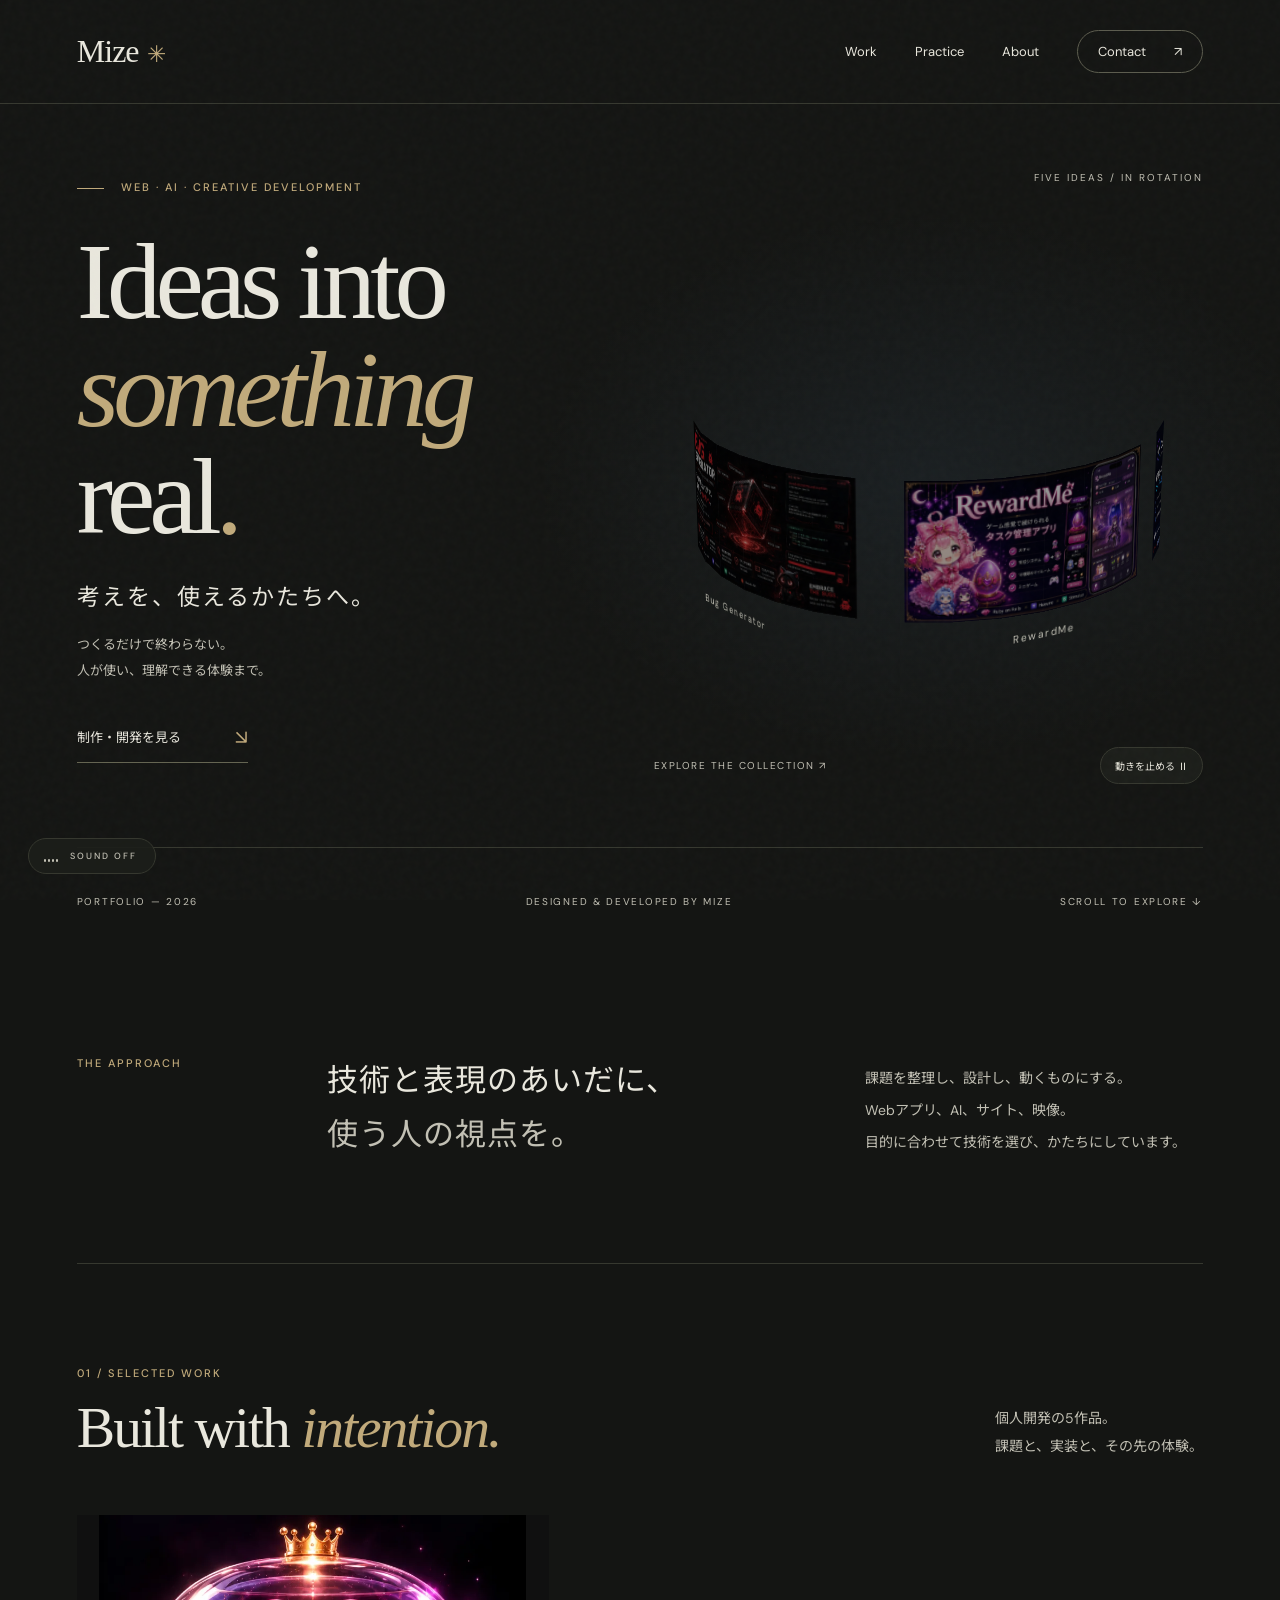
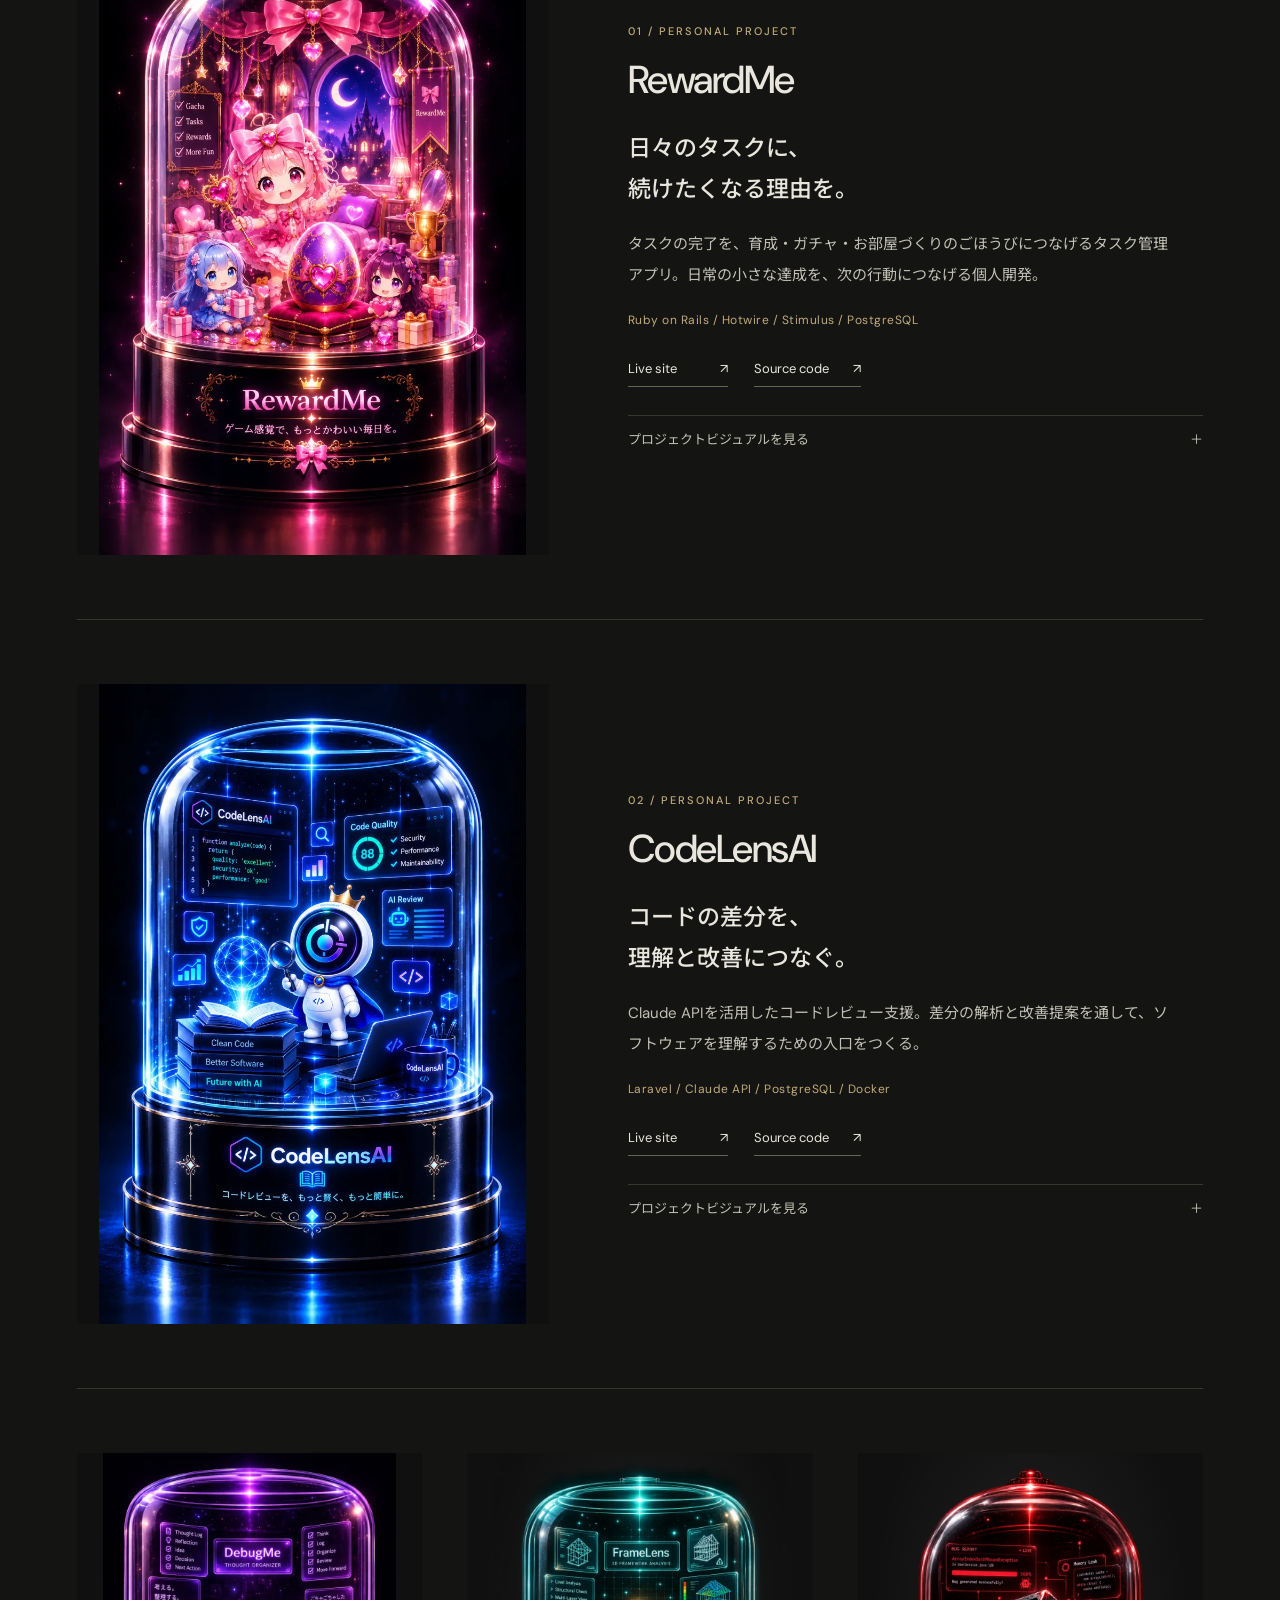
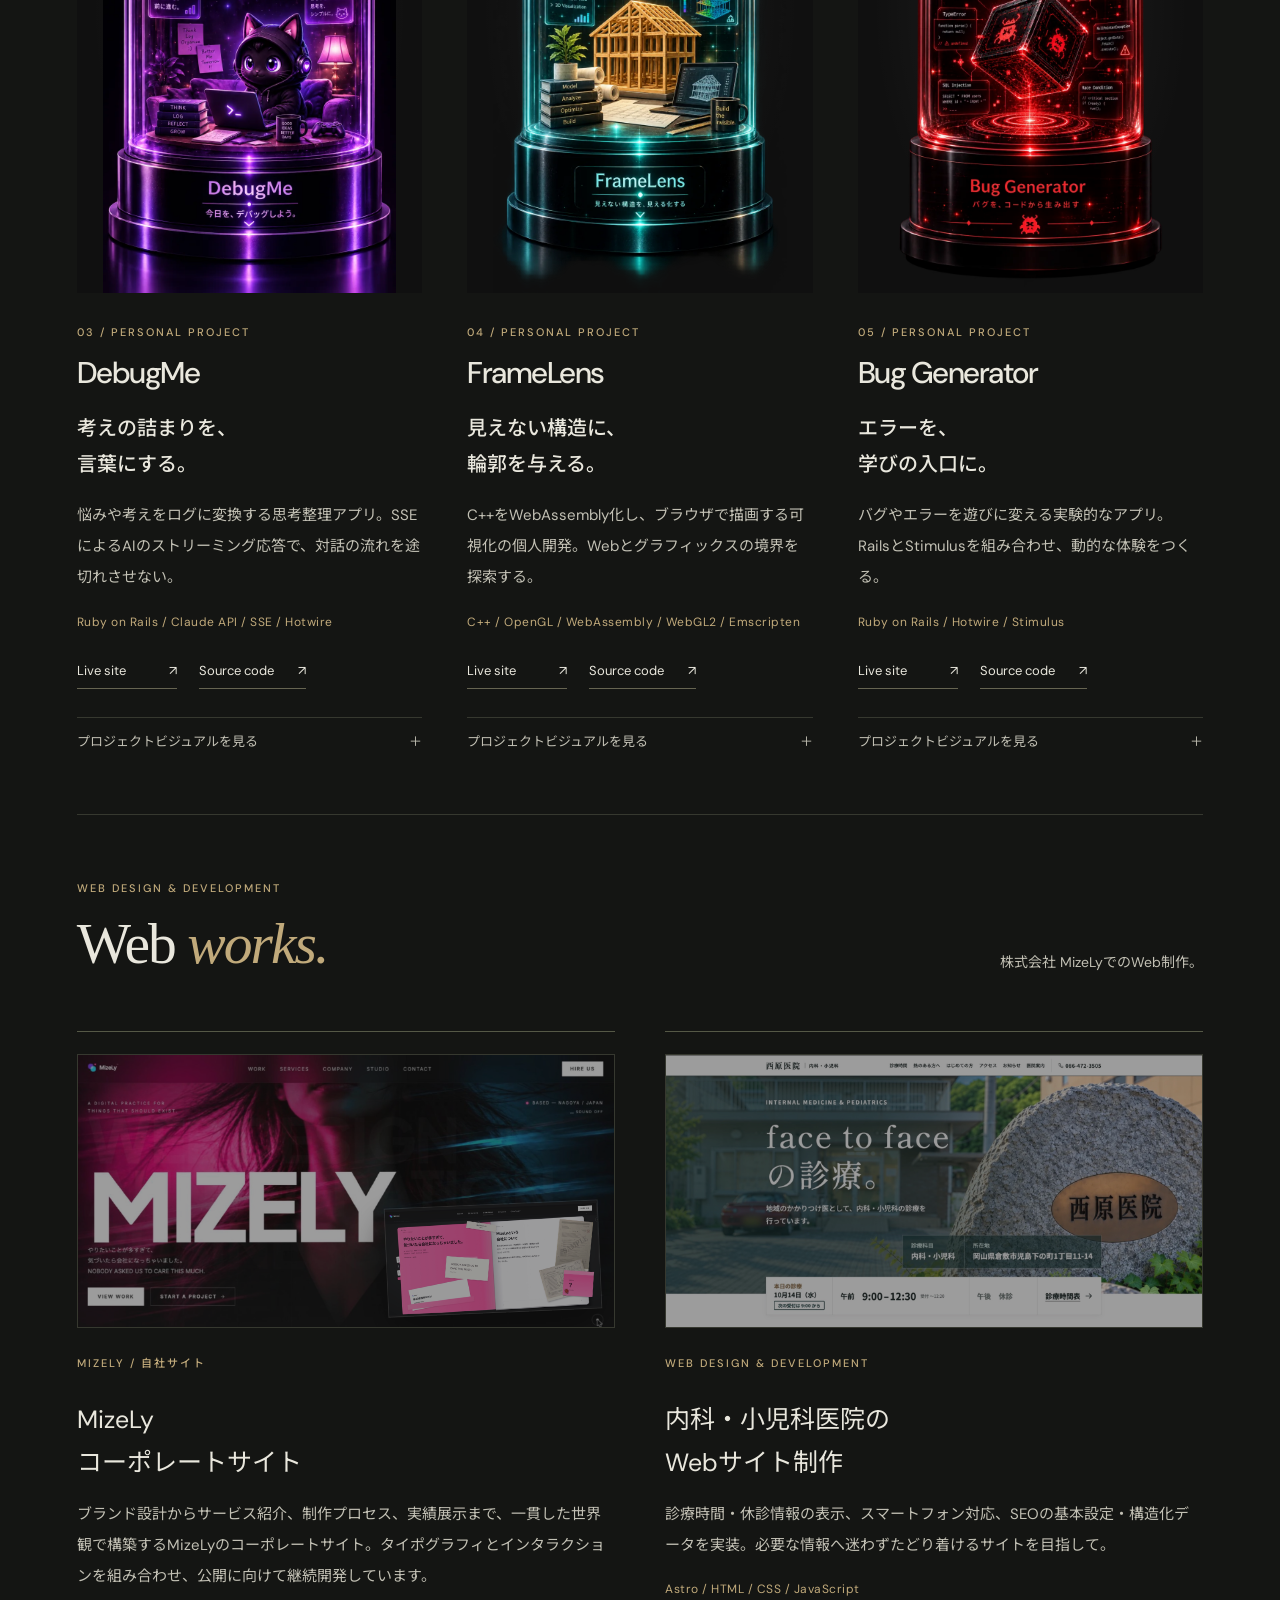
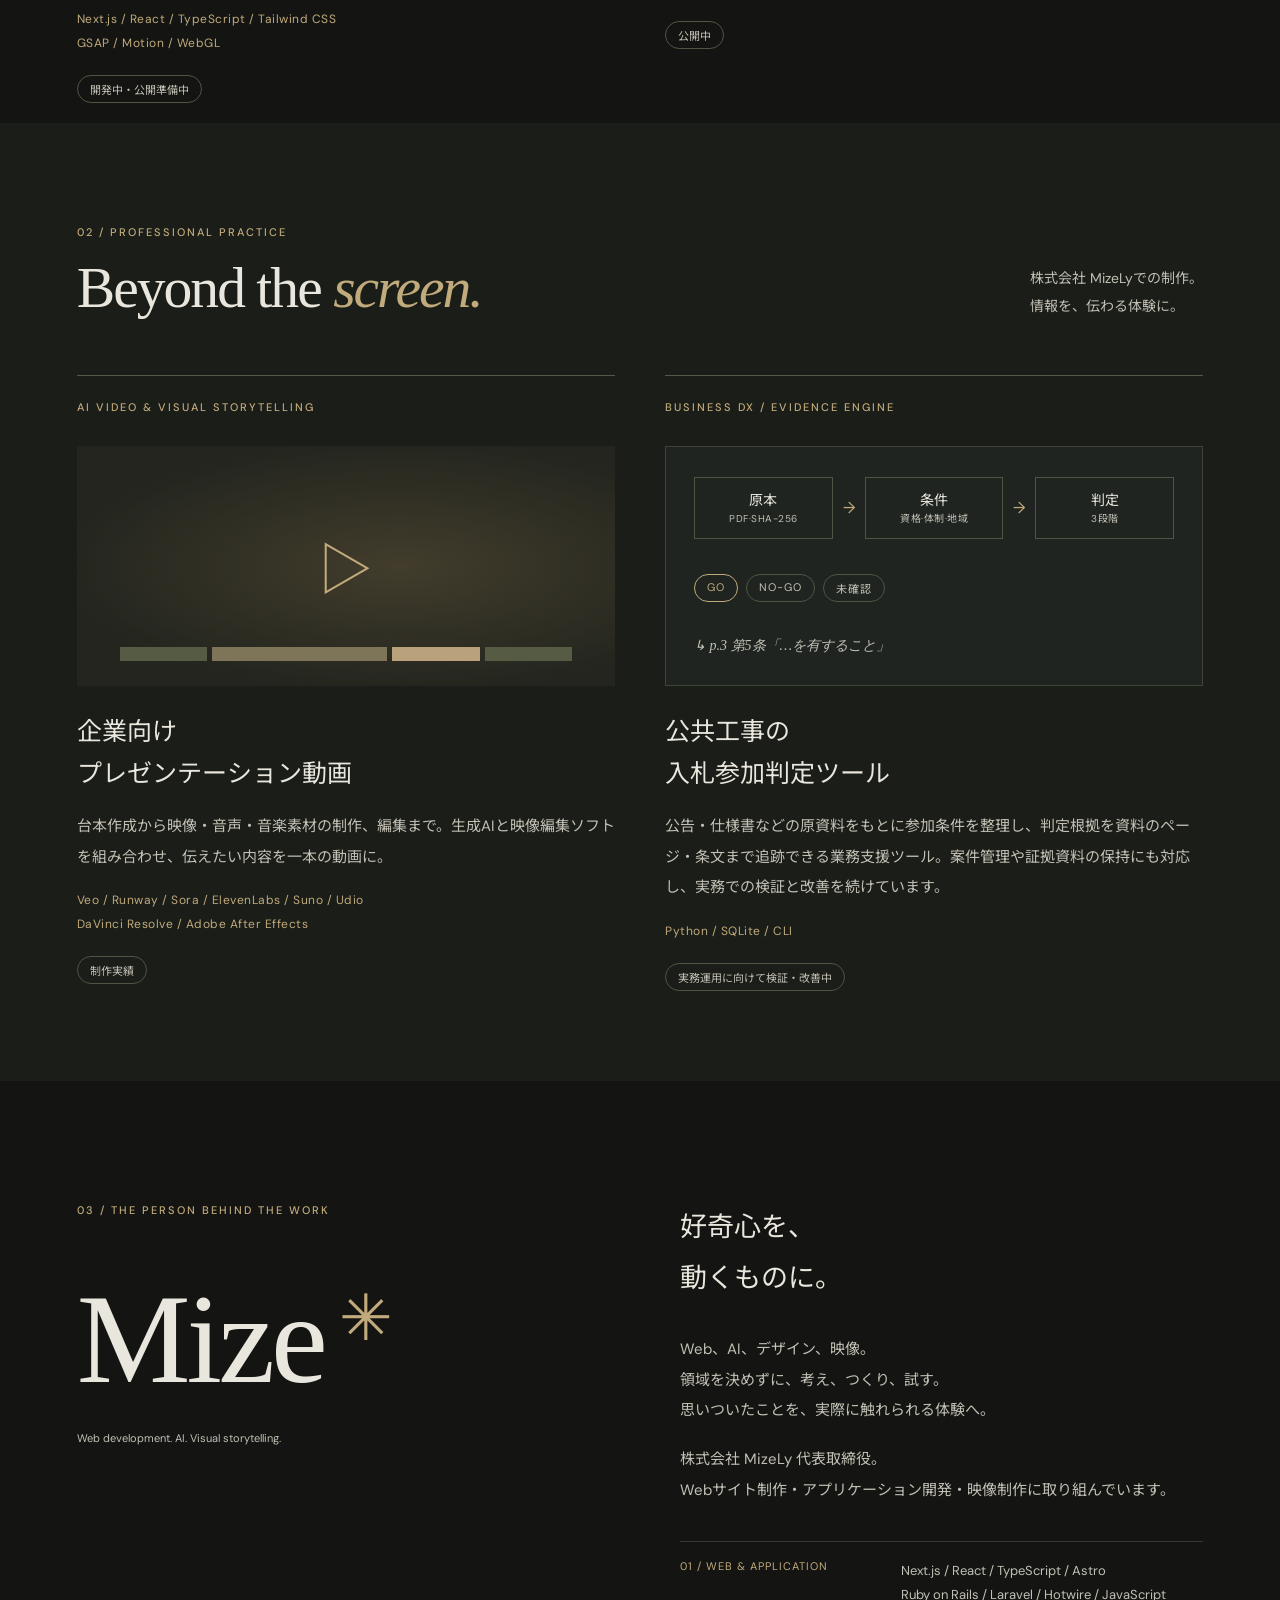
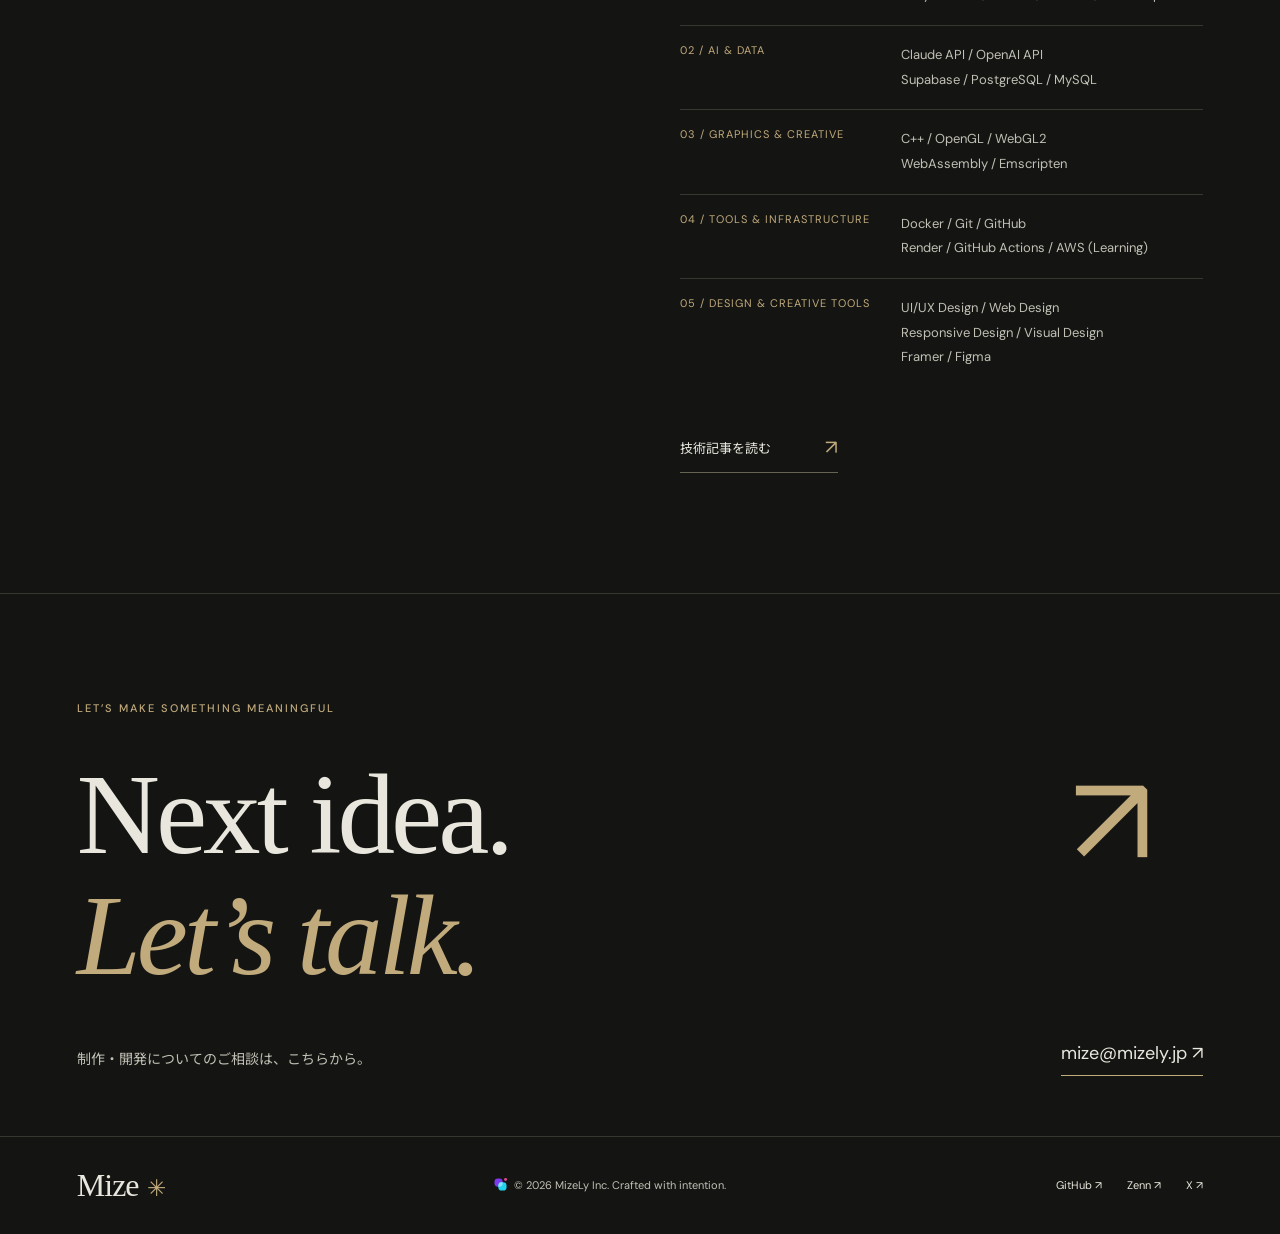
==== commit ec6d8807: "Update MizeLy site portfolio status" ====
--- a/index.html
+++ b/index.html
@@ -12,7 +12,7 @@
 <div class="project-row"><article class="project" id="ex-debug"><div class="project-visual debug selected-dome"><span class="visual-number">03</span><img src="cases/debugme-selected.webp" alt="DebugMeの作品ビジュアル" loading="lazy" decoding="async" width="1024" height="1536"><span class="visual-word">DebugMe</span></div><div class="project-copy"><p class="eyebrow">03 / PERSONAL PROJECT</p><h3>DebugMe</h3><p class="project-title">考えの詰まりを、<br>言葉にする。</p><p class="project-desc">悩みや考えをログに変換する思考整理アプリ。SSEによるAIのストリーミング応答で、対話の流れを途切れさせない。</p><p class="tech">Ruby on Rails / Claude API / SSE / Hotwire</p><div class="project-links"><a href="https://debugme-2m5k.onrender.com/" target="_blank" rel="noopener noreferrer">Live site <span>↗</span></a><a href="https://github.com/mize1978/debugme" target="_blank" rel="noopener noreferrer">Source code <span>↗</span></a></div><details><summary>プロジェクトビジュアルを見る <span>＋</span></summary><img src="banner-debugme-original.webp" alt="DebugMeの紹介用ビジュアル" loading="lazy" decoding="async" width="1672" height="941"></details></div></article>
 <article class="project" id="ex-frame"><div class="project-visual frame selected-dome"><span class="visual-number">04</span><img src="cases/framelens-selected.webp" alt="FrameLensの作品ビジュアル" loading="lazy" decoding="async" width="1024" height="1536"><span class="visual-word">FrameLens</span></div><div class="project-copy"><p class="eyebrow">04 / PERSONAL PROJECT</p><h3>FrameLens</h3><p class="project-title">見えない構造に、<br>輪郭を与える。</p><p class="project-desc">C++をWebAssembly化し、ブラウザで描画する可視化の個人開発。Webとグラフィックスの境界を探索する。</p><p class="tech">C++ / OpenGL / WebAssembly / WebGL2 / Emscripten</p><div class="project-links"><a href="https://mize1978.github.io/framelens/" target="_blank" rel="noopener noreferrer">Live site <span>↗</span></a><a href="https://github.com/mize1978/FrameLens" target="_blank" rel="noopener noreferrer">Source code <span>↗</span></a></div><details><summary>プロジェクトビジュアルを見る <span>＋</span></summary><img src="banner-framelens-original.webp" alt="FrameLensの紹介用ビジュアル" loading="lazy" decoding="async" width="1536" height="1024"></details></div></article>
 <article class="project" id="ex-bug"><div class="project-visual bug selected-dome"><span class="visual-number">05</span><img src="cases/buggenerator-selected.webp" alt="Bug Generatorの作品ビジュアル" loading="lazy" decoding="async" width="1024" height="1536"><span class="visual-word">Bug Generator</span></div><div class="project-copy"><p class="eyebrow">05 / PERSONAL PROJECT</p><h3>Bug Generator</h3><p class="project-title">エラーを、<br>学びの入口に。</p><p class="project-desc">バグやエラーを遊びに変える実験的なアプリ。RailsとStimulusを組み合わせ、動的な体験をつくる。</p><p class="tech">Ruby on Rails / Hotwire / Stimulus</p><div class="project-links"><a href="https://bug-generator.onrender.com/" target="_blank" rel="noopener noreferrer">Live site <span>↗</span></a><a href="https://github.com/mize1978/bug_generator" target="_blank" rel="noopener noreferrer">Source code <span>↗</span></a></div><details><summary>プロジェクトビジュアルを見る <span>＋</span></summary><img src="banner-buggenerator-original.webp" alt="Bug Generatorの紹介用ビジュアル" loading="lazy" decoding="async" width="1726" height="911"></details></div></article></div>
-</div><div class="section-head"><div><p class="eyebrow">WEB DESIGN & DEVELOPMENT</p><h2>Web <em>works.</em></h2></div><p>株式会社 MizeLyでのWeb制作。</p></div><div class="practice-grid web-work-grid"><article><figure class="web-shot web-shot-stack"><img src="cases/web-mizely.jpg" alt="MizeLy コーポレートサイトのトップ画面" width="1600" height="815" loading="lazy" decoding="async"><img class="web-shot-layer" src="cases/web-mizely-company.jpg" alt="MizeLy 会社紹介ページ。手帳を開いたようなレイアウト" width="1600" height="815" loading="lazy" decoding="async"></figure><p class="eyebrow">MIZELY / 自社サイト</p><h3>MizeLy<br>コーポレートサイト</h3><p>担当：Webデザイン・開発。<br>映像とタイポグラフィを組み合わせたコーポレートサイト。</p><p class="tech">Next.js / React / TypeScript / Tailwind CSS<br>GSAP / Motion / WebGL</p><span class="status">公開準備中</span></article><article><figure class="web-shot"><img src="cases/web-clinic.jpg" alt="内科・小児科医院サイトのトップ画面" width="1600" height="829" loading="lazy" decoding="async"></figure><p class="eyebrow">WEB DESIGN & DEVELOPMENT</p><h3>内科・小児科医院の<br>Webサイト制作</h3><p>診療時間・休診情報の表示、スマートフォン対応、SEOの基本設定・構造化データを実装。必要な情報へ迷わずたどり着けるサイトを目指して。</p><p class="tech">Astro / HTML / CSS / JavaScript</p><span class="status">公開中</span></article></div></section><section id="practice" class="practice"><div class="section-head"><div><p class="eyebrow">02 / PROFESSIONAL PRACTICE</p><h2>Beyond the <em>screen.</em></h2></div><p>株式会社 MizeLyでの制作。<br>情報を、伝わる体験に。</p></div><div class="practice-grid"><article><p class="eyebrow">AI VIDEO & VISUAL STORYTELLING</p><div class="abstract-video" aria-hidden="true"><span class="play">▷</span><div class="timeline"><i></i><i></i><i></i><i></i></div></div><h3>企業向け<br>プレゼンテーション動画</h3><p>台本作成から映像・音声・音楽素材の制作、編集まで。生成AIと映像編集ソフトを組み合わせ、伝えたい内容を一本の動画に。</p><p class="tech">Veo / Runway / Sora / ElevenLabs / Suno / Udio<br>DaVinci Resolve / Adobe After Effects</p><span class="status">制作実績</span></article><article><p class="eyebrow">BUSINESS DX / EVIDENCE ENGINE</p><div class="abstract-evidence" aria-hidden="true"><div class="ev-flow"><span>原本<small>PDF·SHA-256</small></span><b>→</b><span>条件<small>資格·体制·地域</small></span><b>→</b><span>判定<small>3段階</small></span></div><div class="ev-results"><i class="go">GO</i><i class="no">NO-GO</i><i class="un">未確認</i></div><p class="ev-trace">↳ p.3 第5条「…を有すること」</p></div><h3>公共工事の<br>入札参加判定ツール</h3><p>公告・仕様書などの原資料をもとに参加条件を整理し、判定根拠を資料のページ・条文まで追跡できる業務支援ツール。案件管理や証拠資料の保持にも対応し、実務での検証と改善を続けています。</p><p class="tech">Python / SQLite / CLI</p><span class="status">実務運用に向けて検証・改善中</span></article></div></section>
+</div><div class="section-head"><div><p class="eyebrow">WEB DESIGN & DEVELOPMENT</p><h2>Web <em>works.</em></h2></div><p>株式会社 MizeLyでのWeb制作。</p></div><div class="practice-grid web-work-grid"><article><figure class="web-shot web-shot-stack"><img src="cases/web-mizely.jpg" alt="MizeLy コーポレートサイトのトップ画面" width="1600" height="815" loading="lazy" decoding="async"><img class="web-shot-layer" src="cases/web-mizely-company.jpg" alt="MizeLy 会社紹介ページ。手帳を開いたようなレイアウト" width="1600" height="815" loading="lazy" decoding="async"></figure><p class="eyebrow">MIZELY / 自社サイト</p><h3>MizeLy<br>コーポレートサイト</h3><p>ブランド設計からサービス紹介、制作プロセス、実績展示まで、一貫した世界観で構築するMizeLyのコーポレートサイト。タイポグラフィとインタラクションを組み合わせ、公開に向けて継続開発しています。</p><p class="tech">Next.js / React / TypeScript / Tailwind CSS<br>GSAP / Motion / WebGL</p><span class="status">開発中・公開準備中</span></article><article><figure class="web-shot"><img src="cases/web-clinic.jpg" alt="内科・小児科医院サイトのトップ画面" width="1600" height="829" loading="lazy" decoding="async"></figure><p class="eyebrow">WEB DESIGN & DEVELOPMENT</p><h3>内科・小児科医院の<br>Webサイト制作</h3><p>診療時間・休診情報の表示、スマートフォン対応、SEOの基本設定・構造化データを実装。必要な情報へ迷わずたどり着けるサイトを目指して。</p><p class="tech">Astro / HTML / CSS / JavaScript</p><span class="status">公開中</span></article></div></section><section id="practice" class="practice"><div class="section-head"><div><p class="eyebrow">02 / PROFESSIONAL PRACTICE</p><h2>Beyond the <em>screen.</em></h2></div><p>株式会社 MizeLyでの制作。<br>情報を、伝わる体験に。</p></div><div class="practice-grid"><article><p class="eyebrow">AI VIDEO & VISUAL STORYTELLING</p><div class="abstract-video" aria-hidden="true"><span class="play">▷</span><div class="timeline"><i></i><i></i><i></i><i></i></div></div><h3>企業向け<br>プレゼンテーション動画</h3><p>台本作成から映像・音声・音楽素材の制作、編集まで。生成AIと映像編集ソフトを組み合わせ、伝えたい内容を一本の動画に。</p><p class="tech">Veo / Runway / Sora / ElevenLabs / Suno / Udio<br>DaVinci Resolve / Adobe After Effects</p><span class="status">制作実績</span></article><article><p class="eyebrow">BUSINESS DX / EVIDENCE ENGINE</p><div class="abstract-evidence" aria-hidden="true"><div class="ev-flow"><span>原本<small>PDF·SHA-256</small></span><b>→</b><span>条件<small>資格·体制·地域</small></span><b>→</b><span>判定<small>3段階</small></span></div><div class="ev-results"><i class="go">GO</i><i class="no">NO-GO</i><i class="un">未確認</i></div><p class="ev-trace">↳ p.3 第5条「…を有すること」</p></div><h3>公共工事の<br>入札参加判定ツール</h3><p>公告・仕様書などの原資料をもとに参加条件を整理し、判定根拠を資料のページ・条文まで追跡できる業務支援ツール。案件管理や証拠資料の保持にも対応し、実務での検証と改善を続けています。</p><p class="tech">Python / SQLite / CLI</p><span class="status">実務運用に向けて検証・改善中</span></article></div></section>
 <section class="about" id="about"><div><p class="eyebrow">03 / THE PERSON BEHIND THE WORK</p><h2>Mize<span>✳</span></h2><p class="about-role">Web development. AI. Visual storytelling.</p></div><div class="about-copy"><p class="about-lead">好奇心を、<br>動くものに。</p><p>Web、AI、デザイン、映像。<br>領域を決めずに、考え、つくり、試す。<br>思いついたことを、実際に触れられる体験へ。</p><p>株式会社 MizeLy 代表取締役。<br>Webサイト制作・アプリケーション開発・映像制作に取り組んでいます。</p><dl class="skills"><div><dt>01 / WEB & APPLICATION</dt><dd>Next.js / React / TypeScript / Astro<br>Ruby on Rails / Laravel / Hotwire / JavaScript</dd></div><div><dt>02 / AI & DATA</dt><dd>Claude API / OpenAI API<br>Supabase / PostgreSQL / MySQL</dd></div><div><dt>03 / GRAPHICS & CREATIVE</dt><dd>C++ / OpenGL / WebGL2<br>WebAssembly / Emscripten</dd></div><div><dt>04 / TOOLS & INFRASTRUCTURE</dt><dd>Docker / Git / GitHub<br>Render / GitHub Actions / AWS (Learning)</dd></div><div><dt>05 / DESIGN & CREATIVE TOOLS</dt><dd>UI/UX Design / Web Design<br>Responsive Design / Visual Design<br>Framer / Figma</dd></div></dl><a class="text-link" href="https://zenn.dev/mizel1978" target="_blank" rel="noopener noreferrer">技術記事を読む <span>↗</span></a></div></section>
 <section class="contact" id="contact"><p class="eyebrow">LET’S MAKE SOMETHING MEANINGFUL</p><h2>Next idea.<br><em>Let’s talk.</em><span>↗</span></h2><div class="contact-bottom"><p>制作・開発についてのご相談は、こちらから。</p><a href="mailto:mize@mizely.jp">mize@mizely.jp ↗</a></div></section></main>
 <footer><a class="logo" href="#top">Mize<span>✳</span></a><p><a class="footer-company" href="https://mizely.jp/" target="_blank" rel="noopener noreferrer"><img src="mizely-symbol.svg" alt="" width="13" height="13">© 2026 MizeLy Inc.</a> Crafted with intention.</p><div><a href="https://github.com/mize1978" target="_blank" rel="noopener noreferrer">GitHub ↗</a><a href="https://zenn.dev/mizel1978" target="_blank" rel="noopener noreferrer">Zenn ↗</a><a href="https://x.com/mizelategm66172" target="_blank" rel="noopener noreferrer">X ↗</a></div></footer><script>
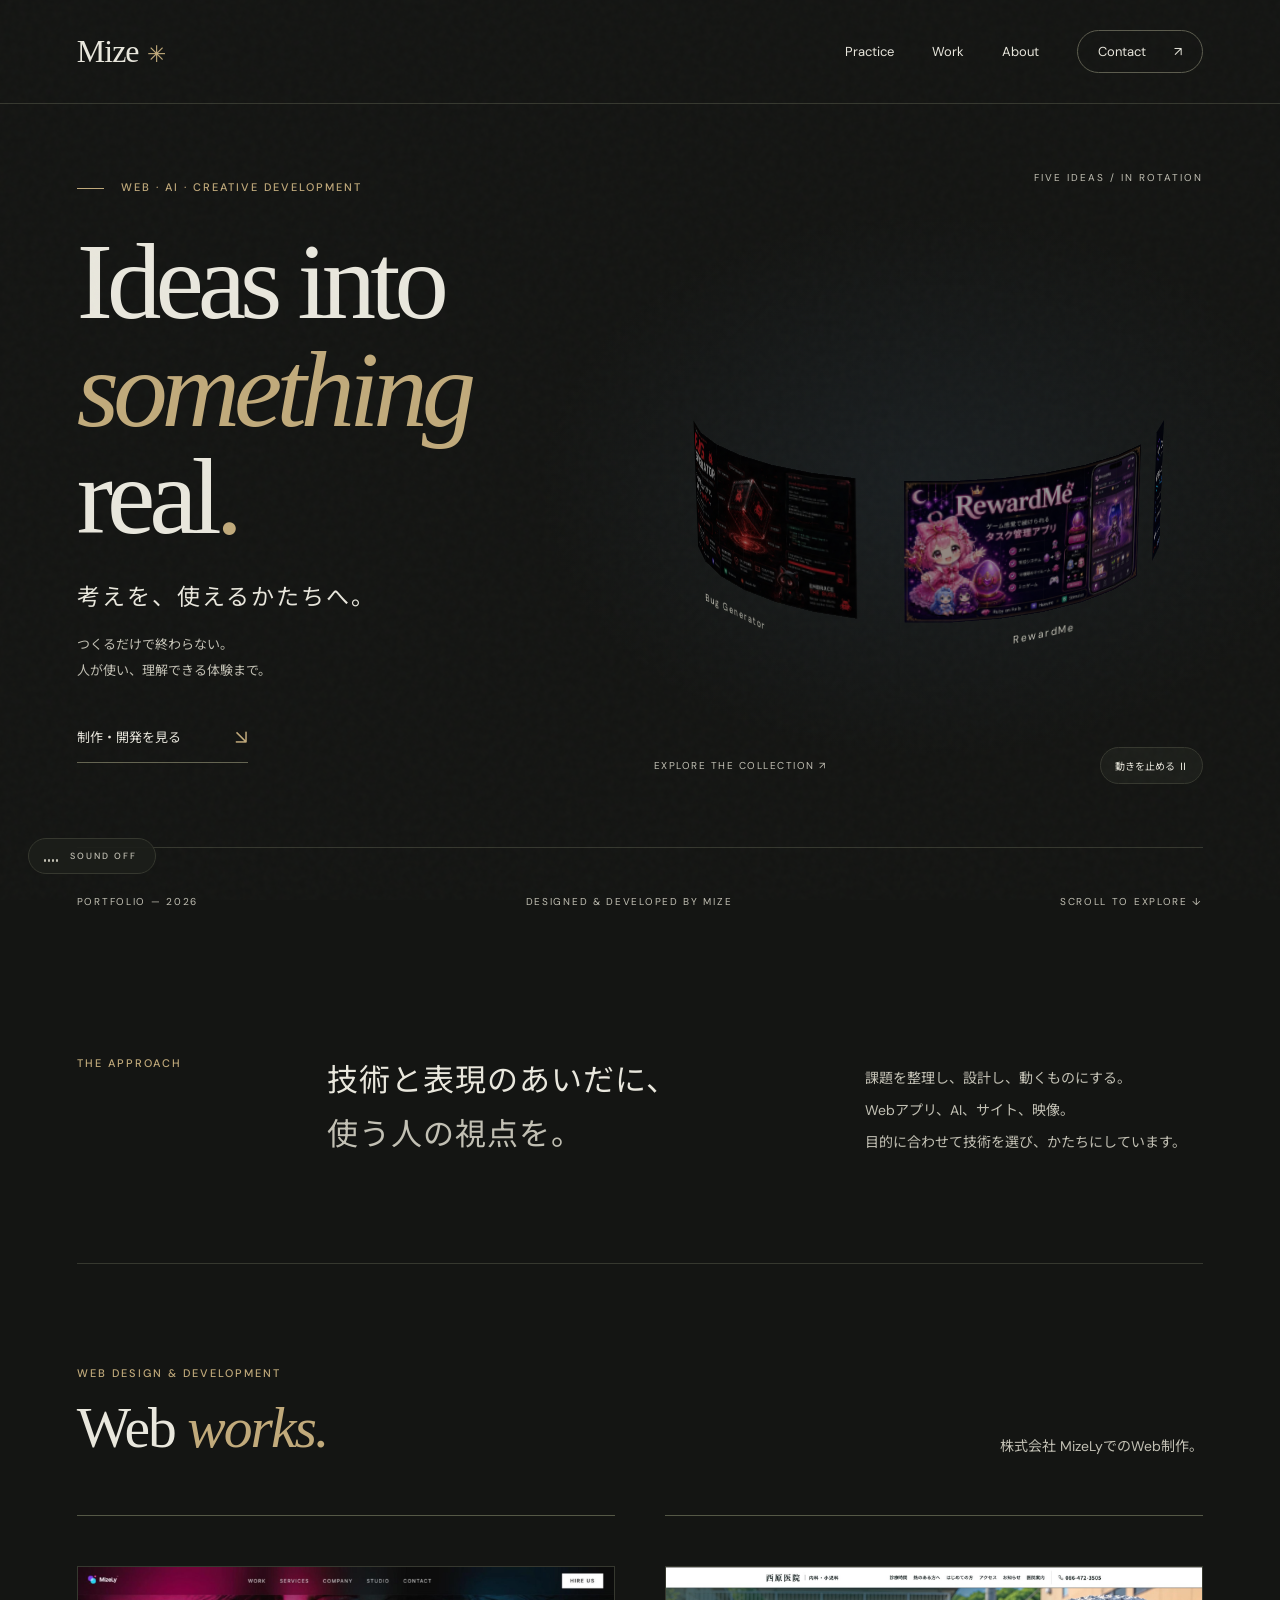
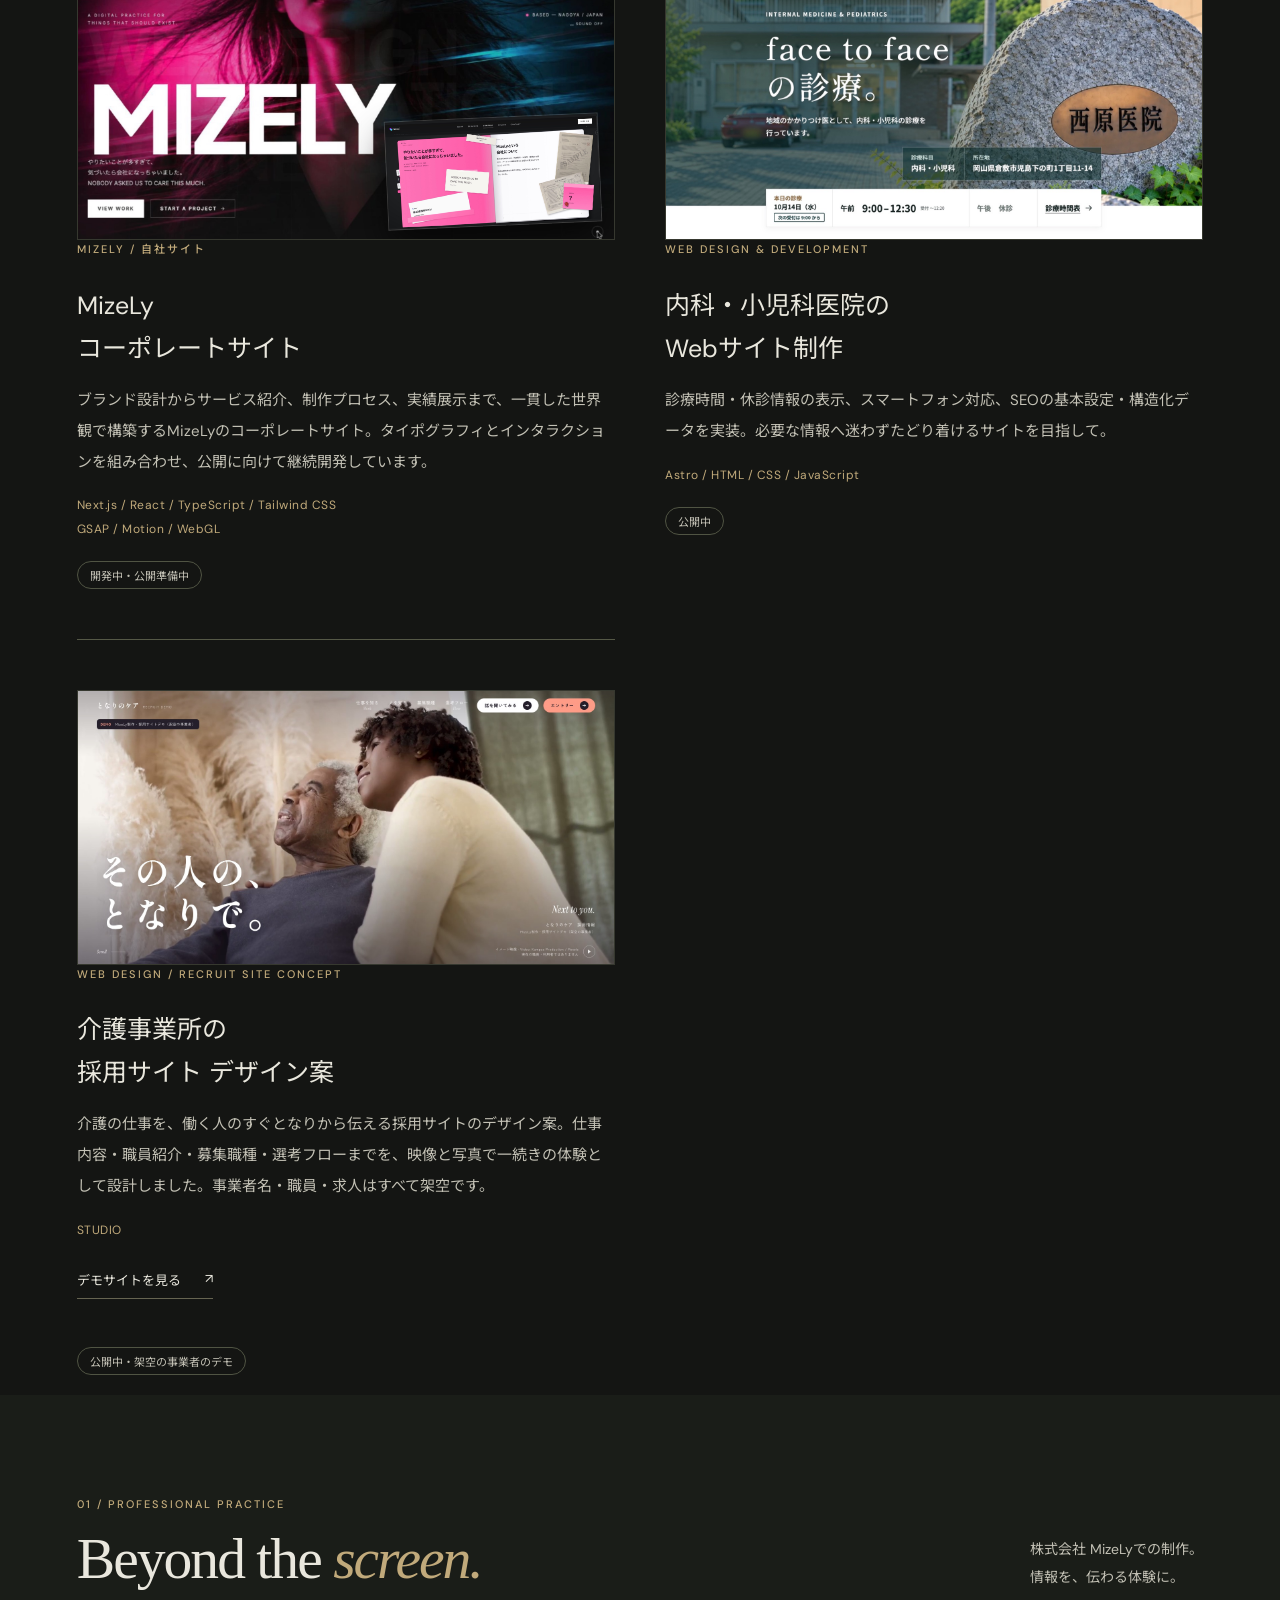
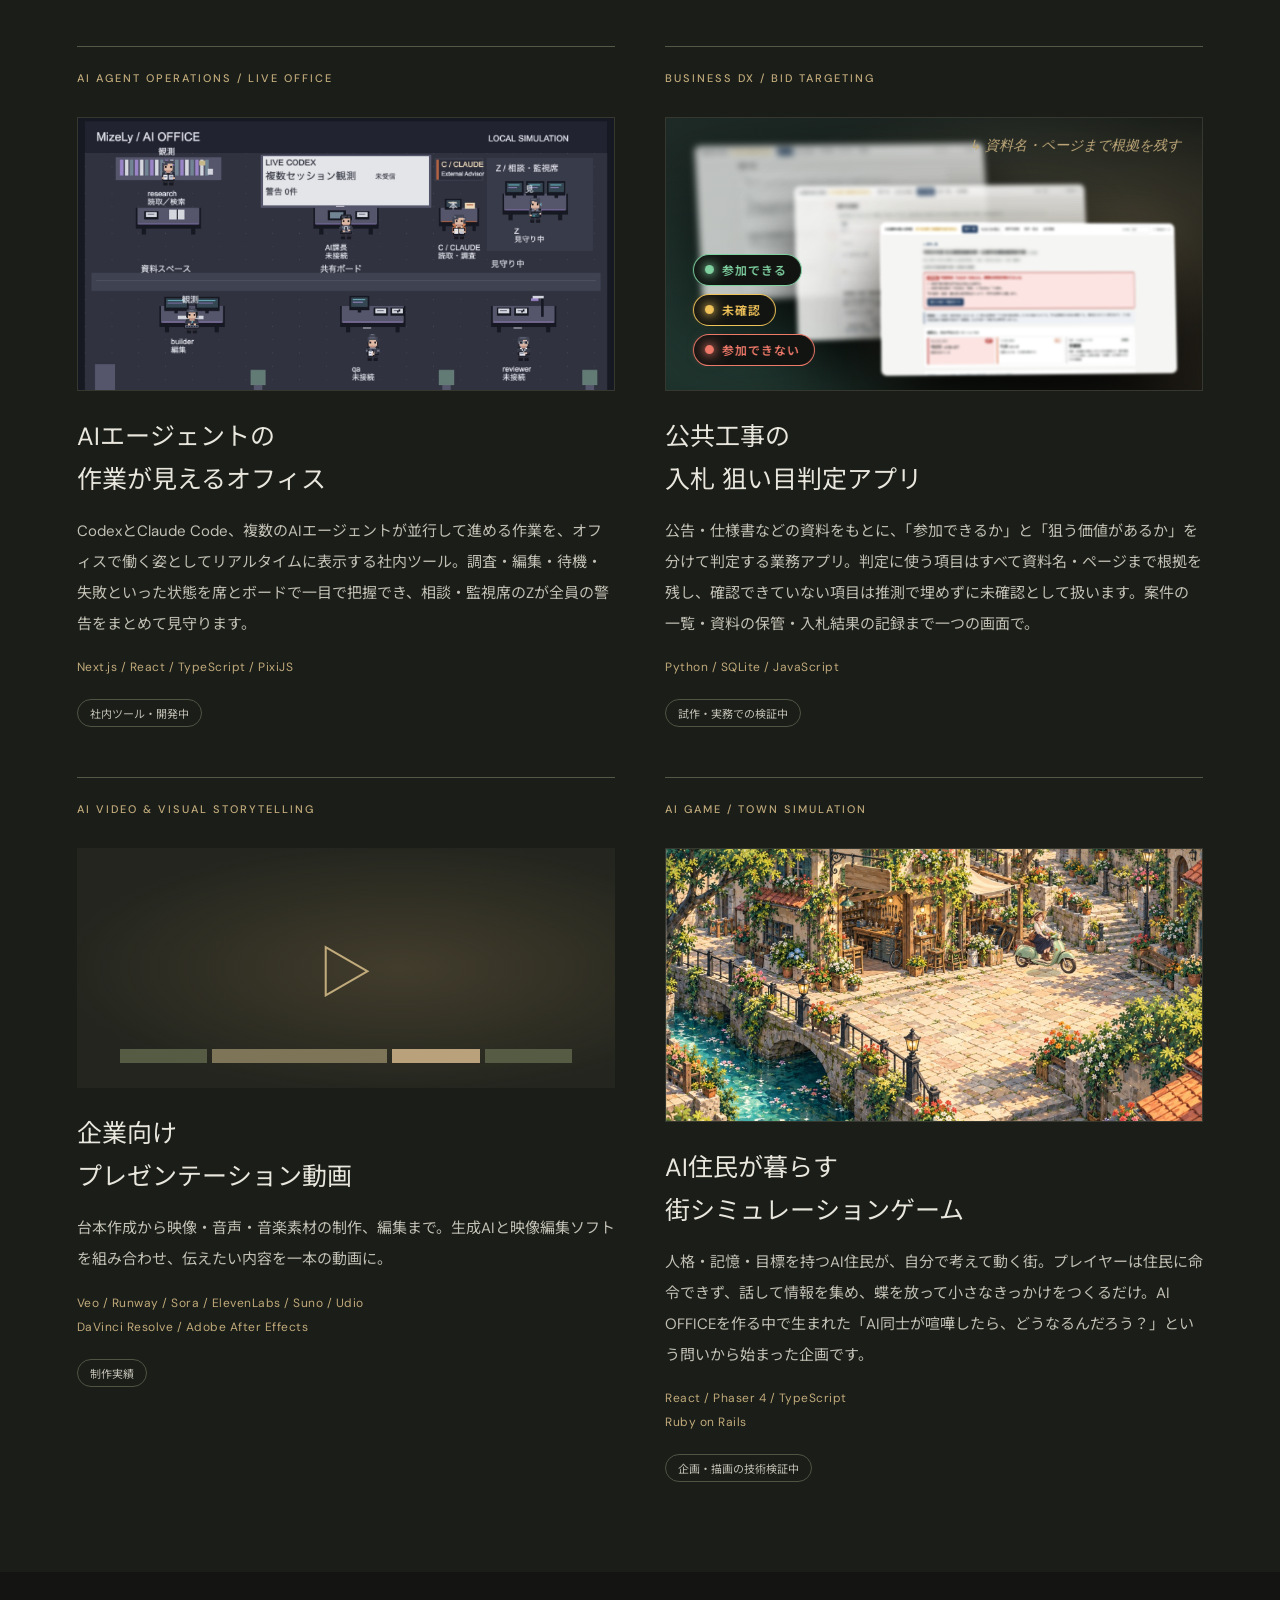
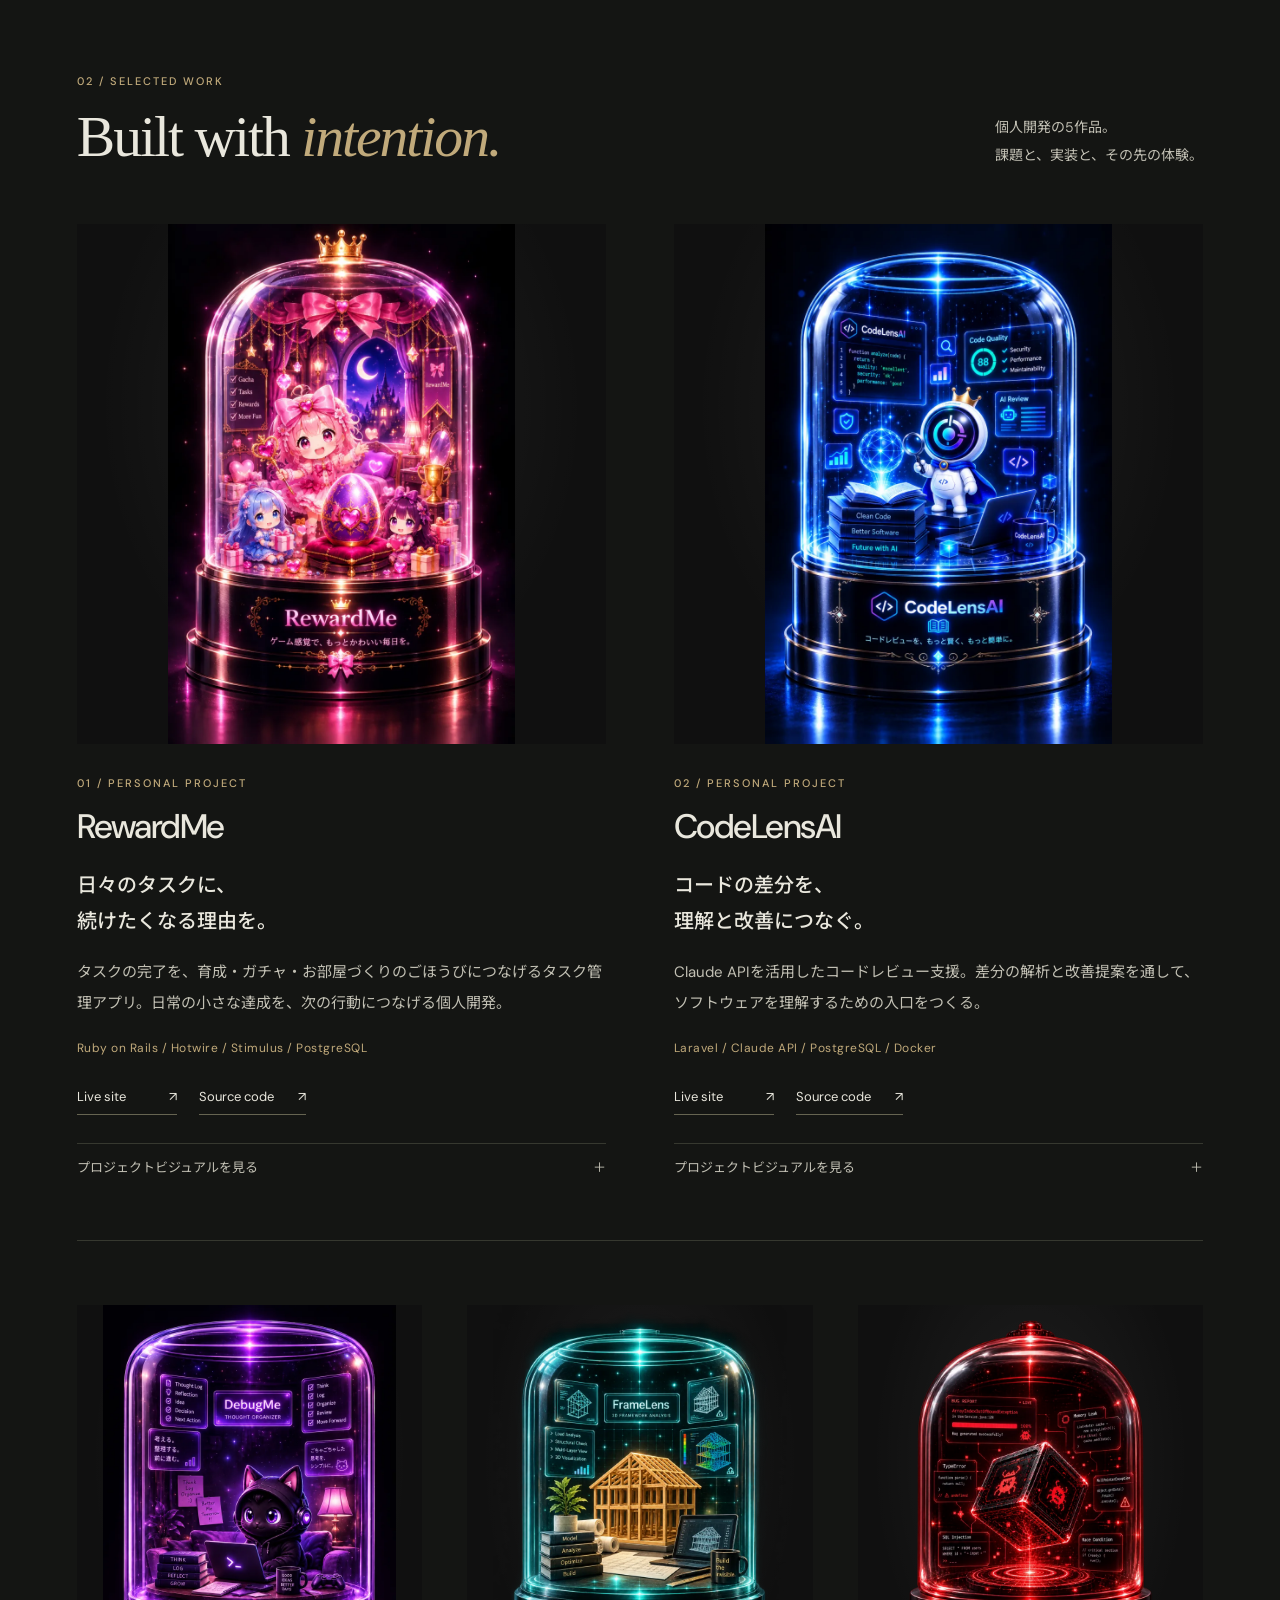
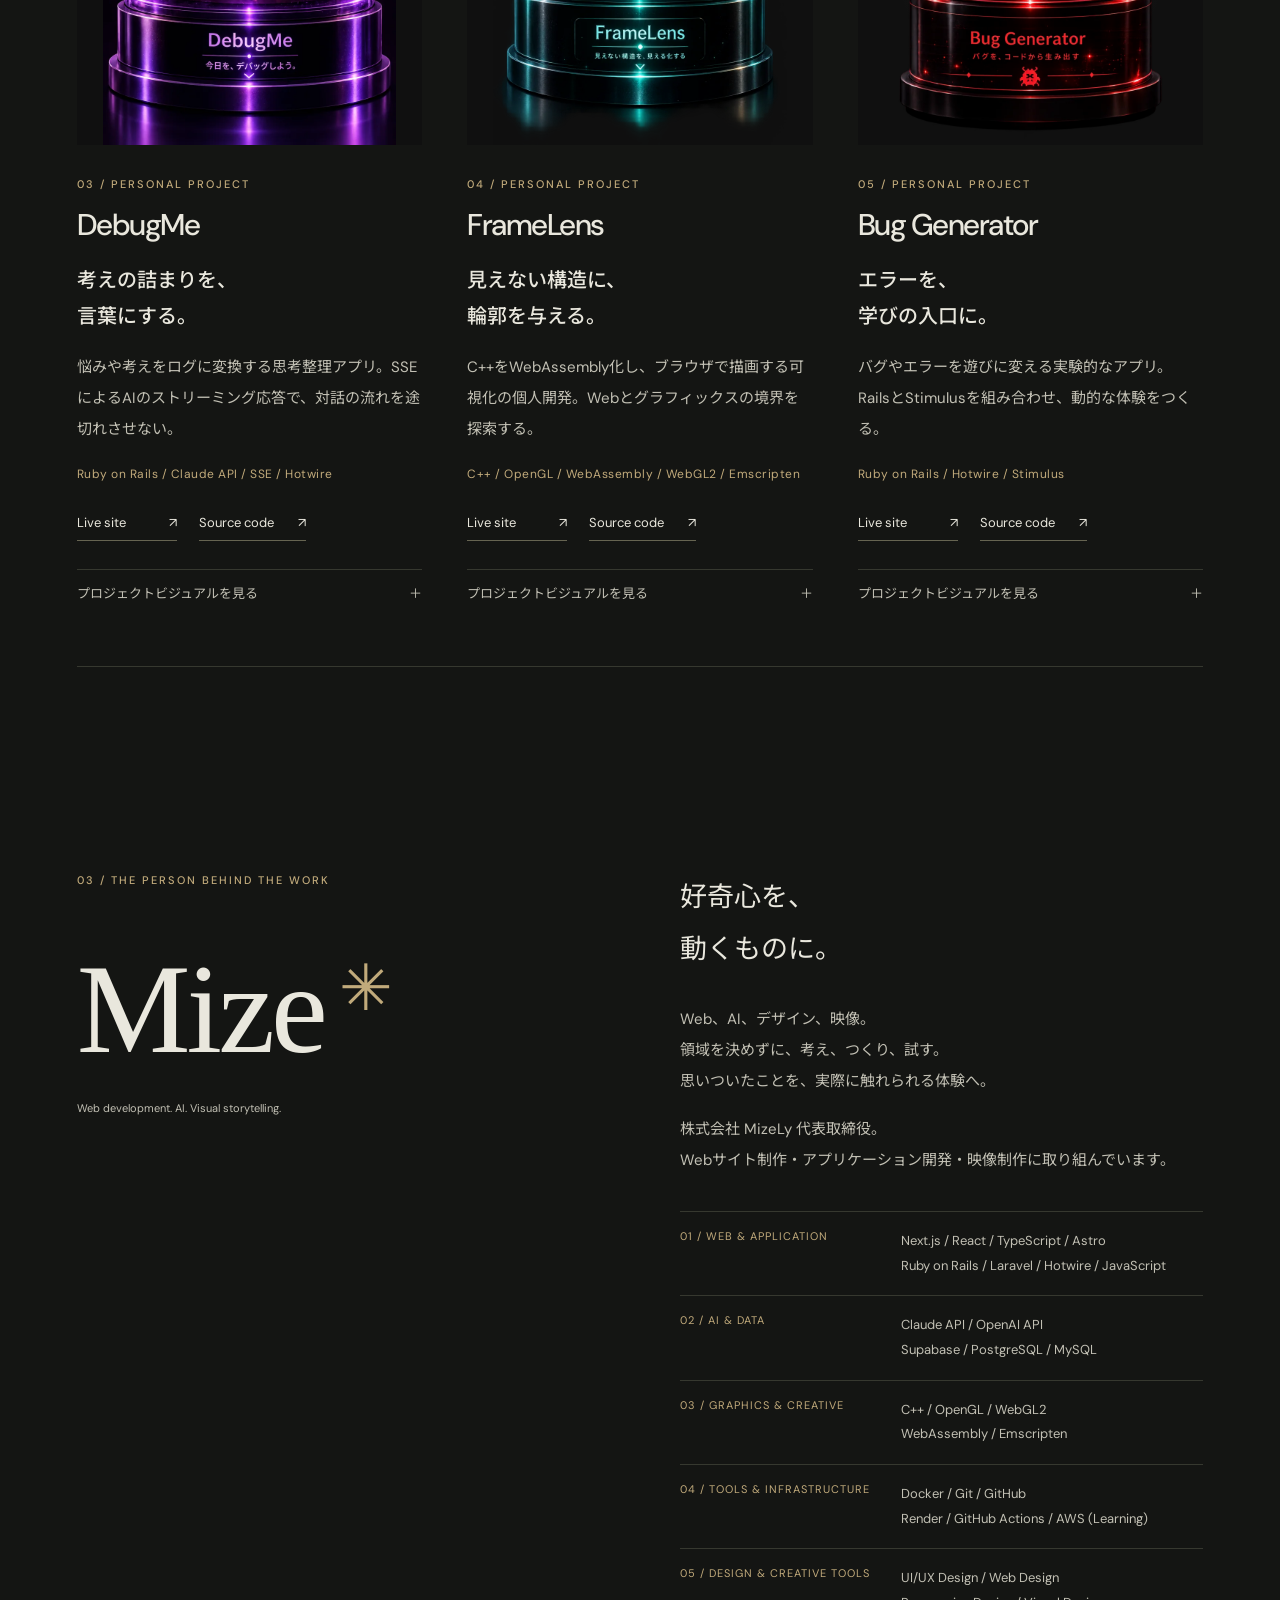
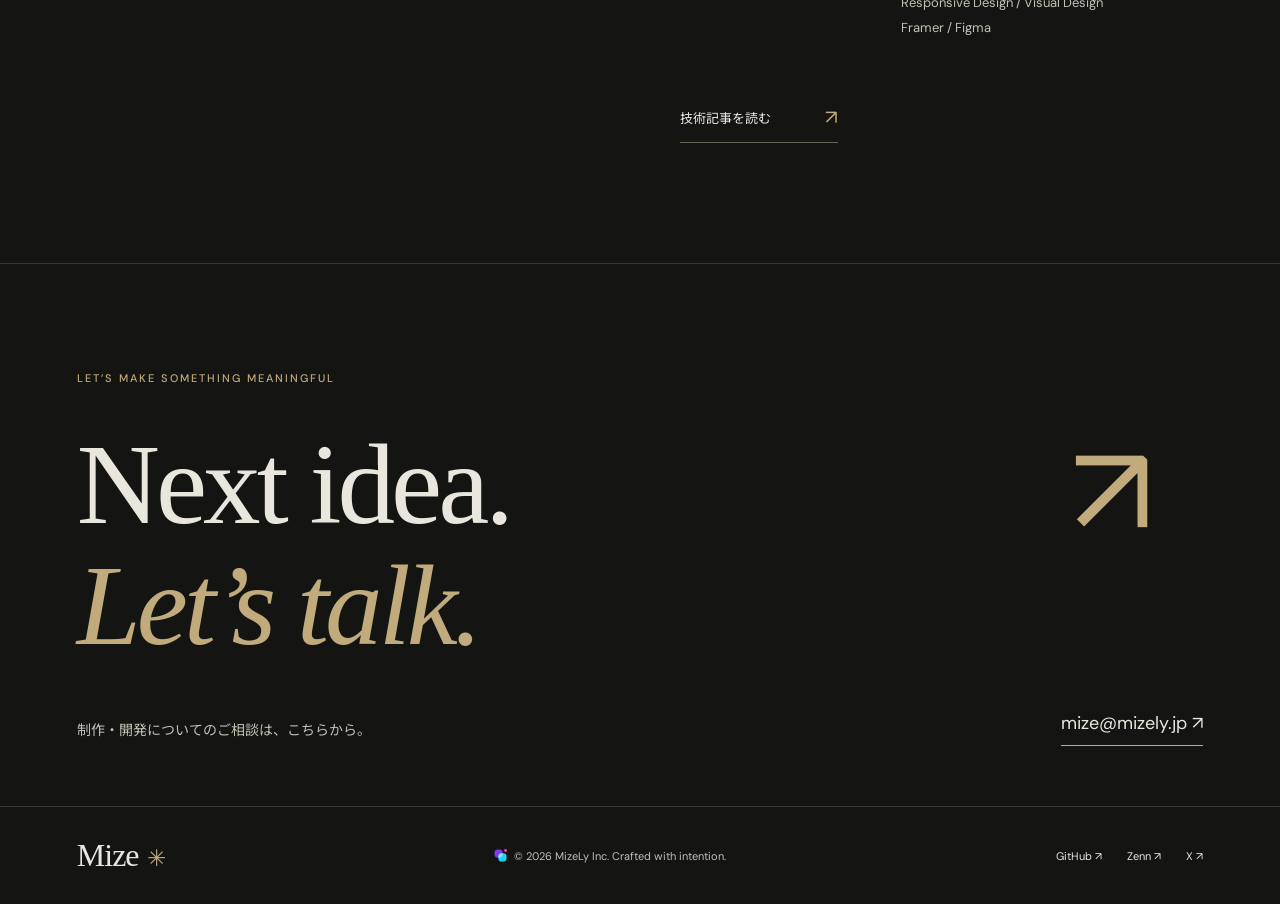
==== commit 51d7b817: "Portfolio: put professional work first and expand Practice to four cards - Reorder sections: Web wor" ====
--- a/index.html
+++ b/index.html
@@ -2,17 +2,17 @@
 <html lang="ja"><head><meta charset="utf-8"><meta name="viewport" content="width=device-width,initial-scale=1">
 <title>Mize — Web, AI & Creative Development</title><meta name="description" content="Mizeのポートフォリオ。Web・AIアプリの個人開発、MizeLyでのWebサイト・動画制作。RewardMe、CodeLensAI、DebugMeなどの制作内容と使用技術を紹介します。">
 <link rel="canonical" href="https://mize1978.github.io/"><meta property="og:type" content="website"><meta property="og:site_name" content="Mize Portfolio"><meta property="og:title" content="Mize — Web, AI & Creative Development"><meta property="og:description" content="考えを、使えるかたちへ。Web・AI・映像をつなぐ制作と開発。"><meta property="og:url" content="https://mize1978.github.io/"><meta property="og:image" content="https://mize1978.github.io/og.jpg"><meta name="twitter:card" content="summary_large_image">
-<link rel="stylesheet" href="portfolio.css?v=20261015-company"><link rel="preconnect" href="https://fonts.googleapis.com"><link rel="preconnect" href="https://fonts.gstatic.com" crossorigin><link href="https://fonts.googleapis.com/css2?family=DM+Sans:wght@400;500;600;700&family=Noto+Sans+JP:wght@400;500;700&display=swap" rel="stylesheet"></head><body id="top">
-<a class="skip" href="#main">本文へ移動</a><header class="header"><a class="logo" href="#top">Mize<span>✳</span></a><nav aria-label="メイン"><a href="#work">Work</a><a href="#practice">Practice</a><a href="#about">About</a><a class="contact-nav" href="mailto:mize@mizely.jp">Contact <span>↗</span></a></nav></header>
-<main id="main"><section class="hero"><div class="hero-copy"><p class="eyebrow"><span class="line"></span> WEB · AI · CREATIVE DEVELOPMENT</p><h1>Ideas into<br><em>something</em><br>real<span class="gold">.</span></h1><p class="hero-ja">考えを、使えるかたちへ。</p><p class="hero-note">つくるだけで終わらない。<br>人が使い、理解できる体験まで。</p><a class="text-link" href="#work">制作・開発を見る <span>↘</span></a></div><div class="hero-art kinetic-gallery"><span class="gallery-label">FIVE IDEAS / IN ROTATION</span><div class="gallery-stage cyl-stage"><div class="cyl-ring" id="cyl-ring" style="--S:6;--N:35"><a class="cyl-work" href="#ex-reward" aria-label="RewardMe" style="--w:0;--img:url('banner-rewardme.jpg')"><i style="--j:0"></i><i style="--j:1"></i><i style="--j:2"></i><i style="--j:3"></i><i style="--j:4"></i><i style="--j:5"></i><span>RewardMe</span></a><a class="cyl-work" href="#ex-lens" aria-label="CodeLensAI" style="--w:1;--img:url('banner-codelensai.jpg')"><i style="--j:0"></i><i style="--j:1"></i><i style="--j:2"></i><i style="--j:3"></i><i style="--j:4"></i><i style="--j:5"></i><span>CodeLensAI</span></a><a class="cyl-work" href="#ex-debug" aria-label="DebugMe" style="--w:2;--img:url('banner-debugme.jpg')"><i style="--j:0"></i><i style="--j:1"></i><i style="--j:2"></i><i style="--j:3"></i><i style="--j:4"></i><i style="--j:5"></i><span>DebugMe</span></a><a class="cyl-work" href="#ex-frame" aria-label="FrameLens" style="--w:3;--img:url('banner-framelens.jpg')"><i style="--j:0"></i><i style="--j:1"></i><i style="--j:2"></i><i style="--j:3"></i><i style="--j:4"></i><i style="--j:5"></i><span>FrameLens</span></a><a class="cyl-work" href="#ex-bug" aria-label="Bug Generator" style="--w:4;--img:url('banner-buggenerator-original.webp')"><i style="--j:0"></i><i style="--j:1"></i><i style="--j:2"></i><i style="--j:3"></i><i style="--j:4"></i><i style="--j:5"></i><span>Bug Generator</span></a></div></div><div class="gallery-controls"><span>EXPLORE THE COLLECTION ↗</span><button type="button" id="gallery-toggle" aria-pressed="false">動きを止める Ⅱ</button></div></div><div class="hero-bottom"><span>PORTFOLIO — 2026</span><span>DESIGNED & DEVELOPED BY MIZE</span><a href="#work" aria-label="作品一覧へ">SCROLL TO EXPLORE ↓</a></div></section>
+<link rel="stylesheet" href="portfolio.css?v=20261101-practice"><link rel="preconnect" href="https://fonts.googleapis.com"><link rel="preconnect" href="https://fonts.gstatic.com" crossorigin><link href="https://fonts.googleapis.com/css2?family=DM+Sans:wght@400;500;600;700&family=Noto+Sans+JP:wght@400;500;700&display=swap" rel="stylesheet"></head><body id="top">
+<a class="skip" href="#main">本文へ移動</a><header class="header"><a class="logo" href="#top">Mize<span>✳</span></a><nav aria-label="メイン"><a href="#web">Practice</a><a href="#work">Work</a><a href="#about">About</a><a class="contact-nav" href="mailto:mize@mizely.jp">Contact <span>↗</span></a></nav></header>
+<main id="main"><section class="hero"><div class="hero-copy"><p class="eyebrow"><span class="line"></span> WEB · AI · CREATIVE DEVELOPMENT</p><h1>Ideas into<br><em>something</em><br>real<span class="gold">.</span></h1><p class="hero-ja">考えを、使えるかたちへ。</p><p class="hero-note">つくるだけで終わらない。<br>人が使い、理解できる体験まで。</p><a class="text-link" href="#web">制作・開発を見る <span>↘</span></a></div><div class="hero-art kinetic-gallery"><span class="gallery-label">FIVE IDEAS / IN ROTATION</span><div class="gallery-stage cyl-stage"><div class="cyl-ring" id="cyl-ring" style="--S:6;--N:35"><a class="cyl-work" href="#ex-reward" aria-label="RewardMe" style="--w:0;--img:url('banner-rewardme.jpg')"><i style="--j:0"></i><i style="--j:1"></i><i style="--j:2"></i><i style="--j:3"></i><i style="--j:4"></i><i style="--j:5"></i><span>RewardMe</span></a><a class="cyl-work" href="#ex-lens" aria-label="CodeLensAI" style="--w:1;--img:url('banner-codelensai.jpg')"><i style="--j:0"></i><i style="--j:1"></i><i style="--j:2"></i><i style="--j:3"></i><i style="--j:4"></i><i style="--j:5"></i><span>CodeLensAI</span></a><a class="cyl-work" href="#ex-debug" aria-label="DebugMe" style="--w:2;--img:url('banner-debugme.jpg')"><i style="--j:0"></i><i style="--j:1"></i><i style="--j:2"></i><i style="--j:3"></i><i style="--j:4"></i><i style="--j:5"></i><span>DebugMe</span></a><a class="cyl-work" href="#ex-frame" aria-label="FrameLens" style="--w:3;--img:url('banner-framelens.jpg')"><i style="--j:0"></i><i style="--j:1"></i><i style="--j:2"></i><i style="--j:3"></i><i style="--j:4"></i><i style="--j:5"></i><span>FrameLens</span></a><a class="cyl-work" href="#ex-bug" aria-label="Bug Generator" style="--w:4;--img:url('banner-buggenerator-original.webp')"><i style="--j:0"></i><i style="--j:1"></i><i style="--j:2"></i><i style="--j:3"></i><i style="--j:4"></i><i style="--j:5"></i><span>Bug Generator</span></a></div></div><div class="gallery-controls"><span>EXPLORE THE COLLECTION ↗</span><button type="button" id="gallery-toggle" aria-pressed="false">動きを止める Ⅱ</button></div></div><div class="hero-bottom"><span>PORTFOLIO — 2026</span><span>DESIGNED & DEVELOPED BY MIZE</span><a href="#web" aria-label="作品一覧へ">SCROLL TO EXPLORE ↓</a></div></section>
 <section class="intro"><p class="eyebrow">THE APPROACH</p><h2>技術と表現のあいだに、<br><span>使う人の視点を。</span></h2><p>課題を整理し、設計し、動くものにする。<br>Webアプリ、AI、サイト、映像。<br>目的に合わせて技術を選び、かたちにしています。</p></section>
-<section class="works" id="work"><div class="section-head"><div><p class="eyebrow">01 / SELECTED WORK</p><h2>Built with <em>intention.</em></h2></div><p>個人開発の5作品。<br>課題と、実装と、その先の体験。</p></div><div class="work-list">
-<article class="project" id="ex-reward"><div class="project-visual reward selected-dome"><span class="visual-number">01</span><img src="cases/rewardme-selected.webp" alt="RewardMeの作品ビジュアル" loading="lazy" decoding="async" width="1024" height="1536"><span class="visual-word">RewardMe</span></div><div class="project-copy"><p class="eyebrow">01 / PERSONAL PROJECT</p><h3>RewardMe</h3><p class="project-title">日々のタスクに、<br>続けたくなる理由を。</p><p class="project-desc">タスクの完了を、育成・ガチャ・お部屋づくりのごほうびにつなげるタスク管理アプリ。日常の小さな達成を、次の行動につなげる個人開発。</p><p class="tech">Ruby on Rails / Hotwire / Stimulus / PostgreSQL</p><div class="project-links"><a href="https://rewardme-qaq3.onrender.com/" target="_blank" rel="noopener noreferrer">Live site <span>↗</span></a><a href="https://github.com/mize1978/rewardme" target="_blank" rel="noopener noreferrer">Source code <span>↗</span></a></div><details><summary>プロジェクトビジュアルを見る <span>＋</span></summary><img src="banner-rewardme.jpg" alt="RewardMeの紹介用ビジュアル" loading="lazy" decoding="async" width="1200" height="630"></details></div></article>
-<article class="project" id="ex-lens"><div class="project-visual lens selected-dome"><span class="visual-number">02</span><img src="cases/codelensai-selected.webp" alt="CodeLensAIの作品ビジュアル" loading="lazy" decoding="async" width="1024" height="1536"><span class="visual-word">CodeLensAI</span></div><div class="project-copy"><p class="eyebrow">02 / PERSONAL PROJECT</p><h3>CodeLensAI</h3><p class="project-title">コードの差分を、<br>理解と改善につなぐ。</p><p class="project-desc">Claude APIを活用したコードレビュー支援。差分の解析と改善提案を通して、ソフトウェアを理解するための入口をつくる。</p><p class="tech">Laravel / Claude API / PostgreSQL / Docker</p><div class="project-links"><a href="https://codelens-ai-vplg.onrender.com/" target="_blank" rel="noopener noreferrer">Live site <span>↗</span></a><a href="https://github.com/mize1978/codelens-ai" target="_blank" rel="noopener noreferrer">Source code <span>↗</span></a></div><details><summary>プロジェクトビジュアルを見る <span>＋</span></summary><img src="banner-codelensai.jpg" alt="CodeLensAIの紹介用ビジュアル" loading="lazy" decoding="async" width="1200" height="630"></details></div></article>
+<section class="works works-web" id="web"><div class="section-head"><div><p class="eyebrow">WEB DESIGN & DEVELOPMENT</p><h2>Web <em>works.</em></h2></div><p>株式会社 MizeLyでのWeb制作。</p></div><div class="practice-grid web-work-grid"><article><figure class="web-shot web-shot-stack"><img src="cases/web-mizely.jpg" alt="MizeLy コーポレートサイトのトップ画面" width="1600" height="815" loading="lazy" decoding="async"><img class="web-shot-layer" src="cases/web-mizely-company.jpg" alt="MizeLy 会社紹介ページ。手帳を開いたようなレイアウト" width="1600" height="815" loading="lazy" decoding="async"></figure><p class="eyebrow">MIZELY / 自社サイト</p><h3>MizeLy<br>コーポレートサイト</h3><p>ブランド設計からサービス紹介、制作プロセス、実績展示まで、一貫した世界観で構築するMizeLyのコーポレートサイト。タイポグラフィとインタラクションを組み合わせ、公開に向けて継続開発しています。</p><p class="tech">Next.js / React / TypeScript / Tailwind CSS<br>GSAP / Motion / WebGL</p><span class="status">開発中・公開準備中</span></article><article><figure class="web-shot"><img src="cases/web-clinic.jpg" alt="内科・小児科医院サイトのトップ画面" width="1600" height="829" loading="lazy" decoding="async"></figure><p class="eyebrow">WEB DESIGN & DEVELOPMENT</p><h3>内科・小児科医院の<br>Webサイト制作</h3><p>診療時間・休診情報の表示、スマートフォン対応、SEOの基本設定・構造化データを実装。必要な情報へ迷わずたどり着けるサイトを目指して。</p><p class="tech">Astro / HTML / CSS / JavaScript</p><span class="status">公開中</span></article><article><figure class="web-shot"><img src="cases/web-tonari-demo.jpg" alt="介護事業所の採用サイトのデザイン案。高齢の男性と女性が並んで上を見上げる映像に「その人の、となりで。」のコピー。架空の事業者によるデモ" width="1600" height="815" loading="lazy" decoding="async"></figure><p class="eyebrow">WEB DESIGN / RECRUIT SITE CONCEPT</p><h3>介護事業所の<br>採用サイト デザイン案</h3><p>介護の仕事を、働く人のすぐとなりから伝える採用サイトのデザイン案。仕事内容・職員紹介・募集職種・選考フローまでを、映像と写真で一続きの体験として設計しました。事業者名・職員・求人はすべて架空です。</p><p class="tech">STUDIO</p><div class="project-links"><a href="https://mizely-care-recruit-demo.pages.dev/" target="_blank" rel="noopener">デモサイトを見る<span>↗</span></a></div><span class="status">公開中・架空の事業者のデモ</span></article></div></section><section id="practice" class="practice"><div class="section-head"><div><p class="eyebrow">01 / PROFESSIONAL PRACTICE</p><h2>Beyond the <em>screen.</em></h2></div><p>株式会社 MizeLyでの制作。<br>情報を、伝わる体験に。</p></div><div class="practice-grid"><article><p class="eyebrow">AI AGENT OPERATIONS / LIVE OFFICE</p><figure class="web-shot"><img src="cases/practice-ai-office.jpg" alt="AI OFFICEのLIVE画面。ピクセルアートのオフィスで、調査・実装担当のキャラクターが作業中。右上には外部アドバイザー役のC / CLAUDEが、相談・監視席のZの隣に座っている" width="1600" height="815" loading="lazy" decoding="async"></figure><h3>AIエージェントの<br>作業が見えるオフィス</h3><p>CodexとClaude Code、複数のAIエージェントが並行して進める作業を、オフィスで働く姿としてリアルタイムに表示する社内ツール。調査・編集・待機・失敗といった状態を席とボードで一目で把握でき、相談・監視席のZが全員の警告をまとめて見守ります。</p><p class="tech">Next.js / React / TypeScript / PixiJS</p><span class="status">社内ツール・開発中</span></article><article><p class="eyebrow">BUSINESS DX / BID TARGETING</p><figure class="web-shot bid-stage"><img class="bid-s bid-s1" src="cases/practice-bid-app.jpg" alt="入札案件の狙い目判定アプリの案件一覧画面。案件ごとに締切・判定の信号・適合度・状態が並ぶ（案件名と発注機関はぼかし処理）" width="1600" height="815" loading="lazy" decoding="async"><img class="bid-s bid-s2" src="cases/practice-bid-new.jpg" alt="案件の登録画面。資料に書かれていないことは未確認のまま残すよう案内している" width="1600" height="815" loading="lazy" decoding="async"><img class="bid-s bid-s3" src="cases/practice-bid-result.jpg" alt="判定結果の画面。締切と次にやることが3枚のカードで並ぶ（案件名はぼかし処理）" width="1600" height="815" loading="lazy" decoding="async"><span class="bid-signals" aria-hidden="true"><i class="sg-go">参加できる</i><i class="sg-un">未確認</i><i class="sg-no">参加できない</i></span><span class="bid-trace" aria-hidden="true">↳ 資料名・ページまで根拠を残す</span></figure><h3>公共工事の<br>入札 狙い目判定アプリ</h3><p>公告・仕様書などの資料をもとに、「参加できるか」と「狙う価値があるか」を分けて判定する業務アプリ。判定に使う項目はすべて資料名・ページまで根拠を残し、確認できていない項目は推測で埋めずに未確認として扱います。案件の一覧・資料の保管・入札結果の記録まで一つの画面で。</p><p class="tech">Python / SQLite / JavaScript</p><span class="status">試作・実務での検証中</span></article><article><p class="eyebrow">AI VIDEO & VISUAL STORYTELLING</p><div class="abstract-video" aria-hidden="true"><span class="play">▷</span><div class="timeline"><i></i><i></i><i></i><i></i></div></div><h3>企業向け<br>プレゼンテーション動画</h3><p>台本作成から映像・音声・音楽素材の制作、編集まで。生成AIと映像編集ソフトを組み合わせ、伝えたい内容を一本の動画に。</p><p class="tech">Veo / Runway / Sora / ElevenLabs / Suno / Udio<br>DaVinci Resolve / Adobe After Effects</p><span class="status">制作実績</span></article><article><p class="eyebrow">AI GAME / TOWN SIMULATION</p><figure class="web-shot"><img src="cases/practice-butterfly-art.jpg" alt="Butterfly Townのアート試作。花とつるに覆われた石造りの街で、麦わら帽子の女の子がミント色のスクーターに乗っている。手前には水路と石の橋" width="1600" height="815" loading="lazy" decoding="async"></figure><h3>AI住民が暮らす<br>街シミュレーションゲーム</h3><p>人格・記憶・目標を持つAI住民が、自分で考えて動く街。プレイヤーは住民に命令できず、話して情報を集め、蝶を放って小さなきっかけをつくるだけ。AI OFFICEを作る中で生まれた「AI同士が喧嘩したら、どうなるんだろう？」という問いから始まった企画です。</p><p class="tech">React / Phaser 4 / TypeScript<br>Ruby on Rails</p><span class="status">企画・描画の技術検証中</span></article></div></section><section class="works" id="work"><div class="section-head"><div><p class="eyebrow">02 / SELECTED WORK</p><h2>Built with <em>intention.</em></h2></div><p>個人開発の5作品。<br>課題と、実装と、その先の体験。</p></div><div class="work-list">
+<div class="project-row project-row-2"><article class="project" id="ex-reward"><div class="project-visual reward selected-dome"><span class="visual-number">01</span><img src="cases/rewardme-selected.webp" alt="RewardMeの作品ビジュアル" loading="lazy" decoding="async" width="1024" height="1536"><span class="visual-word">RewardMe</span></div><div class="project-copy"><p class="eyebrow">01 / PERSONAL PROJECT</p><h3>RewardMe</h3><p class="project-title">日々のタスクに、<br>続けたくなる理由を。</p><p class="project-desc">タスクの完了を、育成・ガチャ・お部屋づくりのごほうびにつなげるタスク管理アプリ。日常の小さな達成を、次の行動につなげる個人開発。</p><p class="tech">Ruby on Rails / Hotwire / Stimulus / PostgreSQL</p><div class="project-links"><a href="https://rewardme-qaq3.onrender.com/" target="_blank" rel="noopener noreferrer">Live site <span>↗</span></a><a href="https://github.com/mize1978/rewardme" target="_blank" rel="noopener noreferrer">Source code <span>↗</span></a></div><details><summary>プロジェクトビジュアルを見る <span>＋</span></summary><img src="banner-rewardme.jpg" alt="RewardMeの紹介用ビジュアル" loading="lazy" decoding="async" width="1200" height="630"></details></div></article>
+<article class="project" id="ex-lens"><div class="project-visual lens selected-dome"><span class="visual-number">02</span><img src="cases/codelensai-selected.webp" alt="CodeLensAIの作品ビジュアル" loading="lazy" decoding="async" width="1024" height="1536"><span class="visual-word">CodeLensAI</span></div><div class="project-copy"><p class="eyebrow">02 / PERSONAL PROJECT</p><h3>CodeLensAI</h3><p class="project-title">コードの差分を、<br>理解と改善につなぐ。</p><p class="project-desc">Claude APIを活用したコードレビュー支援。差分の解析と改善提案を通して、ソフトウェアを理解するための入口をつくる。</p><p class="tech">Laravel / Claude API / PostgreSQL / Docker</p><div class="project-links"><a href="https://codelens-ai-vplg.onrender.com/" target="_blank" rel="noopener noreferrer">Live site <span>↗</span></a><a href="https://github.com/mize1978/codelens-ai" target="_blank" rel="noopener noreferrer">Source code <span>↗</span></a></div><details><summary>プロジェクトビジュアルを見る <span>＋</span></summary><img src="banner-codelensai.jpg" alt="CodeLensAIの紹介用ビジュアル" loading="lazy" decoding="async" width="1200" height="630"></details></div></article></div>
 <div class="project-row"><article class="project" id="ex-debug"><div class="project-visual debug selected-dome"><span class="visual-number">03</span><img src="cases/debugme-selected.webp" alt="DebugMeの作品ビジュアル" loading="lazy" decoding="async" width="1024" height="1536"><span class="visual-word">DebugMe</span></div><div class="project-copy"><p class="eyebrow">03 / PERSONAL PROJECT</p><h3>DebugMe</h3><p class="project-title">考えの詰まりを、<br>言葉にする。</p><p class="project-desc">悩みや考えをログに変換する思考整理アプリ。SSEによるAIのストリーミング応答で、対話の流れを途切れさせない。</p><p class="tech">Ruby on Rails / Claude API / SSE / Hotwire</p><div class="project-links"><a href="https://debugme-2m5k.onrender.com/" target="_blank" rel="noopener noreferrer">Live site <span>↗</span></a><a href="https://github.com/mize1978/debugme" target="_blank" rel="noopener noreferrer">Source code <span>↗</span></a></div><details><summary>プロジェクトビジュアルを見る <span>＋</span></summary><img src="banner-debugme-original.webp" alt="DebugMeの紹介用ビジュアル" loading="lazy" decoding="async" width="1672" height="941"></details></div></article>
 <article class="project" id="ex-frame"><div class="project-visual frame selected-dome"><span class="visual-number">04</span><img src="cases/framelens-selected.webp" alt="FrameLensの作品ビジュアル" loading="lazy" decoding="async" width="1024" height="1536"><span class="visual-word">FrameLens</span></div><div class="project-copy"><p class="eyebrow">04 / PERSONAL PROJECT</p><h3>FrameLens</h3><p class="project-title">見えない構造に、<br>輪郭を与える。</p><p class="project-desc">C++をWebAssembly化し、ブラウザで描画する可視化の個人開発。Webとグラフィックスの境界を探索する。</p><p class="tech">C++ / OpenGL / WebAssembly / WebGL2 / Emscripten</p><div class="project-links"><a href="https://mize1978.github.io/framelens/" target="_blank" rel="noopener noreferrer">Live site <span>↗</span></a><a href="https://github.com/mize1978/FrameLens" target="_blank" rel="noopener noreferrer">Source code <span>↗</span></a></div><details><summary>プロジェクトビジュアルを見る <span>＋</span></summary><img src="banner-framelens-original.webp" alt="FrameLensの紹介用ビジュアル" loading="lazy" decoding="async" width="1536" height="1024"></details></div></article>
-<article class="project" id="ex-bug"><div class="project-visual bug selected-dome"><span class="visual-number">05</span><img src="cases/buggenerator-selected.webp" alt="Bug Generatorの作品ビジュアル" loading="lazy" decoding="async" width="1024" height="1536"><span class="visual-word">Bug Generator</span></div><div class="project-copy"><p class="eyebrow">05 / PERSONAL PROJECT</p><h3>Bug Generator</h3><p class="project-title">エラーを、<br>学びの入口に。</p><p class="project-desc">バグやエラーを遊びに変える実験的なアプリ。RailsとStimulusを組み合わせ、動的な体験をつくる。</p><p class="tech">Ruby on Rails / Hotwire / Stimulus</p><div class="project-links"><a href="https://bug-generator.onrender.com/" target="_blank" rel="noopener noreferrer">Live site <span>↗</span></a><a href="https://github.com/mize1978/bug_generator" target="_blank" rel="noopener noreferrer">Source code <span>↗</span></a></div><details><summary>プロジェクトビジュアルを見る <span>＋</span></summary><img src="banner-buggenerator-original.webp" alt="Bug Generatorの紹介用ビジュアル" loading="lazy" decoding="async" width="1726" height="911"></details></div></article></div>
-</div><div class="section-head"><div><p class="eyebrow">WEB DESIGN & DEVELOPMENT</p><h2>Web <em>works.</em></h2></div><p>株式会社 MizeLyでのWeb制作。</p></div><div class="practice-grid web-work-grid"><article><figure class="web-shot web-shot-stack"><img src="cases/web-mizely.jpg" alt="MizeLy コーポレートサイトのトップ画面" width="1600" height="815" loading="lazy" decoding="async"><img class="web-shot-layer" src="cases/web-mizely-company.jpg" alt="MizeLy 会社紹介ページ。手帳を開いたようなレイアウト" width="1600" height="815" loading="lazy" decoding="async"></figure><p class="eyebrow">MIZELY / 自社サイト</p><h3>MizeLy<br>コーポレートサイト</h3><p>ブランド設計からサービス紹介、制作プロセス、実績展示まで、一貫した世界観で構築するMizeLyのコーポレートサイト。タイポグラフィとインタラクションを組み合わせ、公開に向けて継続開発しています。</p><p class="tech">Next.js / React / TypeScript / Tailwind CSS<br>GSAP / Motion / WebGL</p><span class="status">開発中・公開準備中</span></article><article><figure class="web-shot"><img src="cases/web-clinic.jpg" alt="内科・小児科医院サイトのトップ画面" width="1600" height="829" loading="lazy" decoding="async"></figure><p class="eyebrow">WEB DESIGN & DEVELOPMENT</p><h3>内科・小児科医院の<br>Webサイト制作</h3><p>診療時間・休診情報の表示、スマートフォン対応、SEOの基本設定・構造化データを実装。必要な情報へ迷わずたどり着けるサイトを目指して。</p><p class="tech">Astro / HTML / CSS / JavaScript</p><span class="status">公開中</span></article></div></section><section id="practice" class="practice"><div class="section-head"><div><p class="eyebrow">02 / PROFESSIONAL PRACTICE</p><h2>Beyond the <em>screen.</em></h2></div><p>株式会社 MizeLyでの制作。<br>情報を、伝わる体験に。</p></div><div class="practice-grid"><article><p class="eyebrow">AI VIDEO & VISUAL STORYTELLING</p><div class="abstract-video" aria-hidden="true"><span class="play">▷</span><div class="timeline"><i></i><i></i><i></i><i></i></div></div><h3>企業向け<br>プレゼンテーション動画</h3><p>台本作成から映像・音声・音楽素材の制作、編集まで。生成AIと映像編集ソフトを組み合わせ、伝えたい内容を一本の動画に。</p><p class="tech">Veo / Runway / Sora / ElevenLabs / Suno / Udio<br>DaVinci Resolve / Adobe After Effects</p><span class="status">制作実績</span></article><article><p class="eyebrow">BUSINESS DX / EVIDENCE ENGINE</p><div class="abstract-evidence" aria-hidden="true"><div class="ev-flow"><span>原本<small>PDF·SHA-256</small></span><b>→</b><span>条件<small>資格·体制·地域</small></span><b>→</b><span>判定<small>3段階</small></span></div><div class="ev-results"><i class="go">GO</i><i class="no">NO-GO</i><i class="un">未確認</i></div><p class="ev-trace">↳ p.3 第5条「…を有すること」</p></div><h3>公共工事の<br>入札参加判定ツール</h3><p>公告・仕様書などの原資料をもとに参加条件を整理し、判定根拠を資料のページ・条文まで追跡できる業務支援ツール。案件管理や証拠資料の保持にも対応し、実務での検証と改善を続けています。</p><p class="tech">Python / SQLite / CLI</p><span class="status">実務運用に向けて検証・改善中</span></article></div></section>
+<article class="project" id="ex-bug"><div class="project-visual bug selected-dome"><span class="visual-number">05</span><img src="cases/buggenerator-selected.webp" alt="Bug Generatorの作品ビジュアル" loading="lazy" decoding="async" width="1024" height="1536"><span class="visual-word">Bug Generator</span></div><div class="project-copy"><p class="eyebrow">05 / PERSONAL PROJECT</p><h3>Bug Generator</h3><p class="project-title">エラーを、<br>学びの入口に。</p><p class="project-desc">バグやエラーを遊びに変える実験的なアプリ。RailsとStimulusを組み合わせ、動的な体験をつくる。</p><p class="tech">Ruby on Rails / Hotwire / Stimulus</p><div class="project-links"><a href="https://bug.mizely.jp/" target="_blank" rel="noopener noreferrer">Live site <span>↗</span></a><a href="https://github.com/mize1978/bug_generator" target="_blank" rel="noopener noreferrer">Source code <span>↗</span></a></div><details><summary>プロジェクトビジュアルを見る <span>＋</span></summary><img src="banner-buggenerator-original.webp" alt="Bug Generatorの紹介用ビジュアル" loading="lazy" decoding="async" width="1726" height="911"></details></div></article></div>
+</div></section>
 <section class="about" id="about"><div><p class="eyebrow">03 / THE PERSON BEHIND THE WORK</p><h2>Mize<span>✳</span></h2><p class="about-role">Web development. AI. Visual storytelling.</p></div><div class="about-copy"><p class="about-lead">好奇心を、<br>動くものに。</p><p>Web、AI、デザイン、映像。<br>領域を決めずに、考え、つくり、試す。<br>思いついたことを、実際に触れられる体験へ。</p><p>株式会社 MizeLy 代表取締役。<br>Webサイト制作・アプリケーション開発・映像制作に取り組んでいます。</p><dl class="skills"><div><dt>01 / WEB & APPLICATION</dt><dd>Next.js / React / TypeScript / Astro<br>Ruby on Rails / Laravel / Hotwire / JavaScript</dd></div><div><dt>02 / AI & DATA</dt><dd>Claude API / OpenAI API<br>Supabase / PostgreSQL / MySQL</dd></div><div><dt>03 / GRAPHICS & CREATIVE</dt><dd>C++ / OpenGL / WebGL2<br>WebAssembly / Emscripten</dd></div><div><dt>04 / TOOLS & INFRASTRUCTURE</dt><dd>Docker / Git / GitHub<br>Render / GitHub Actions / AWS (Learning)</dd></div><div><dt>05 / DESIGN & CREATIVE TOOLS</dt><dd>UI/UX Design / Web Design<br>Responsive Design / Visual Design<br>Framer / Figma</dd></div></dl><a class="text-link" href="https://zenn.dev/mizel1978" target="_blank" rel="noopener noreferrer">技術記事を読む <span>↗</span></a></div></section>
 <section class="contact" id="contact"><p class="eyebrow">LET’S MAKE SOMETHING MEANINGFUL</p><h2>Next idea.<br><em>Let’s talk.</em><span>↗</span></h2><div class="contact-bottom"><p>制作・開発についてのご相談は、こちらから。</p><a href="mailto:mize@mizely.jp">mize@mizely.jp ↗</a></div></section></main>
 <footer><a class="logo" href="#top">Mize<span>✳</span></a><p><a class="footer-company" href="https://mizely.jp/" target="_blank" rel="noopener noreferrer"><img src="mizely-symbol.svg" alt="" width="13" height="13">© 2026 MizeLy Inc.</a> Crafted with intention.</p><div><a href="https://github.com/mize1978" target="_blank" rel="noopener noreferrer">GitHub ↗</a><a href="https://zenn.dev/mizel1978" target="_blank" rel="noopener noreferrer">Zenn ↗</a><a href="https://x.com/mizelategm66172" target="_blank" rel="noopener noreferrer">X ↗</a></div></footer><script>
--- a/portfolio.css
+++ b/portfolio.css
@@ -227,3 +227,38 @@
   border:1px solid #ffffff2e;box-shadow:0 18px 40px #000a;transform:rotate(-2.5deg);z-index:1}
 .web-shot.web-shot-stack::after{z-index:2}
 @media(max-width:640px){.web-shot.web-shot-stack .web-shot-layer{width:40%;right:2.5%;bottom:5%}}
+/* 02 Practice: 実画面スクショ */
+.practice-grid .web-shot{margin:28px 0 0}
+.practice-grid article:hover .web-shot::after{opacity:0}
+.practice-grid article:hover .web-shot img{transform:scale(1.02)}
+@media(prefers-reduced-motion:reduce){.practice-grid article:hover .web-shot img{transform:none}}
+/* 判定アプリ：画面3枚を舞台に浮かせる（中身は読ませない・信号を主役に） */
+.bid-stage{background:radial-gradient(ellipse at 72% 38%,#c1aa7b40,transparent 55%),radial-gradient(ellipse at 18% 85%,#2f6b5a55,transparent 60%),linear-gradient(135deg,#1d2a26,#151a17 60%,#231f18);perspective:1400px}
+.bid-stage::after{background:rgba(20,21,19,.18)}
+.web-shot.bid-stage .bid-s{position:absolute;width:56%;height:auto;aspect-ratio:1600/815;object-fit:cover;object-position:top left;border-radius:6px;border:1px solid #ffffff30;box-shadow:0 30px 60px #000c,0 0 0 1px #0004;transition:transform .6s ease}
+.web-shot.bid-stage .bid-s1{left:6%;top:9%;transform:rotateY(18deg) rotateX(6deg) rotateZ(-2deg);opacity:.75}
+.web-shot.bid-stage .bid-s2{left:24%;top:24%;transform:rotateY(12deg) rotateX(5deg) rotateZ(-1deg);opacity:.88}
+.web-shot.bid-stage .bid-s3{left:40%;top:38%;transform:rotateY(6deg) rotateX(4deg);box-shadow:0 40px 80px #000e,0 0 50px #c1aa7b33}
+.bid-signals{position:absolute;left:5%;bottom:9%;display:flex;flex-direction:column;gap:8px;z-index:3;transform:translateZ(1px);isolation:isolate}
+.bid-signals i{font-style:normal;background:#121412!important;font-size:12px;letter-spacing:1px;font-weight:600;padding:6px 14px 6px 28px;border-radius:20px;position:relative;background:#141513d9;border:1px solid currentColor;width:max-content}
+.bid-signals i::before{content:'';position:absolute;left:11px;top:50%;width:9px;height:9px;margin-top:-4.5px;border-radius:50%;background:currentColor;box-shadow:0 0 10px currentColor,0 0 18px currentColor}
+.sg-go{color:#7fd1a0}.sg-un{color:#f0c35a}.sg-no{color:#ef7a6a}
+.bid-trace{position:absolute;right:4%;top:7%;z-index:3;transform:translateZ(1px);font-family:var(--serif);font-style:italic;font-size:14px;color:var(--gold)}
+.practice-grid article:hover .web-shot.bid-stage .bid-s1{transform:rotateY(18deg) rotateX(6deg) rotateZ(-2deg)}.practice-grid article:hover .web-shot.bid-stage .bid-s2{transform:rotateY(12deg) rotateX(5deg) rotateZ(-1deg)}.practice-grid article:hover .web-shot.bid-stage .bid-s3{transform:rotateY(2deg) rotateX(2deg) translateY(-6px)}
+@media(max-width:640px){.bid-signals{gap:5px;left:4%;bottom:6%}.bid-signals i{font-size:9px;padding:3px 9px 3px 20px}.bid-signals i::before{left:7px;width:7px;height:7px;margin-top:-3.5px}.bid-trace{font-size:10px}}
+@media(prefers-reduced-motion:reduce){.web-shot.bid-stage .bid-s{transition:none}}
+/* Selected work：RewardMe と CodeLensAI を2列に */
+.project-row.project-row-2{grid-template-columns:repeat(2,minmax(0,1fr));gap:6%}
+.project-row-2 .project-visual{height:520px}
+.project-row-2 .project-copy h3{font-size:34px}
+@media(max-width:1000px){.project-row-2 .project-visual{height:440px}}
+@media(max-width:640px){.project-row.project-row-2{grid-template-columns:1fr}.project-row-2 .project-visual{height:380px}}
+/* 横並びカード：余った高さを画像の段に配らない（文章の書き出しを揃える） */
+.project-row .project{align-content:start}
+/* 画像は普段から明るく（暗いフィルターなし）。ホバーは拡大と傾きだけ */
+.web-shot::after,.web-shot.web-shot-stack::after,.bid-stage::after{opacity:0}
+@media(hover:none){.web-shot::after{opacity:0}}
+/* 判定アプリ：中身は読ませない。奥ほど強くぼかす（固定・アニメなし） */
+.web-shot.bid-stage .bid-s1{filter:blur(3px)}
+.web-shot.bid-stage .bid-s2{filter:blur(2.2px)}
+.web-shot.bid-stage .bid-s3{filter:blur(1.3px)}
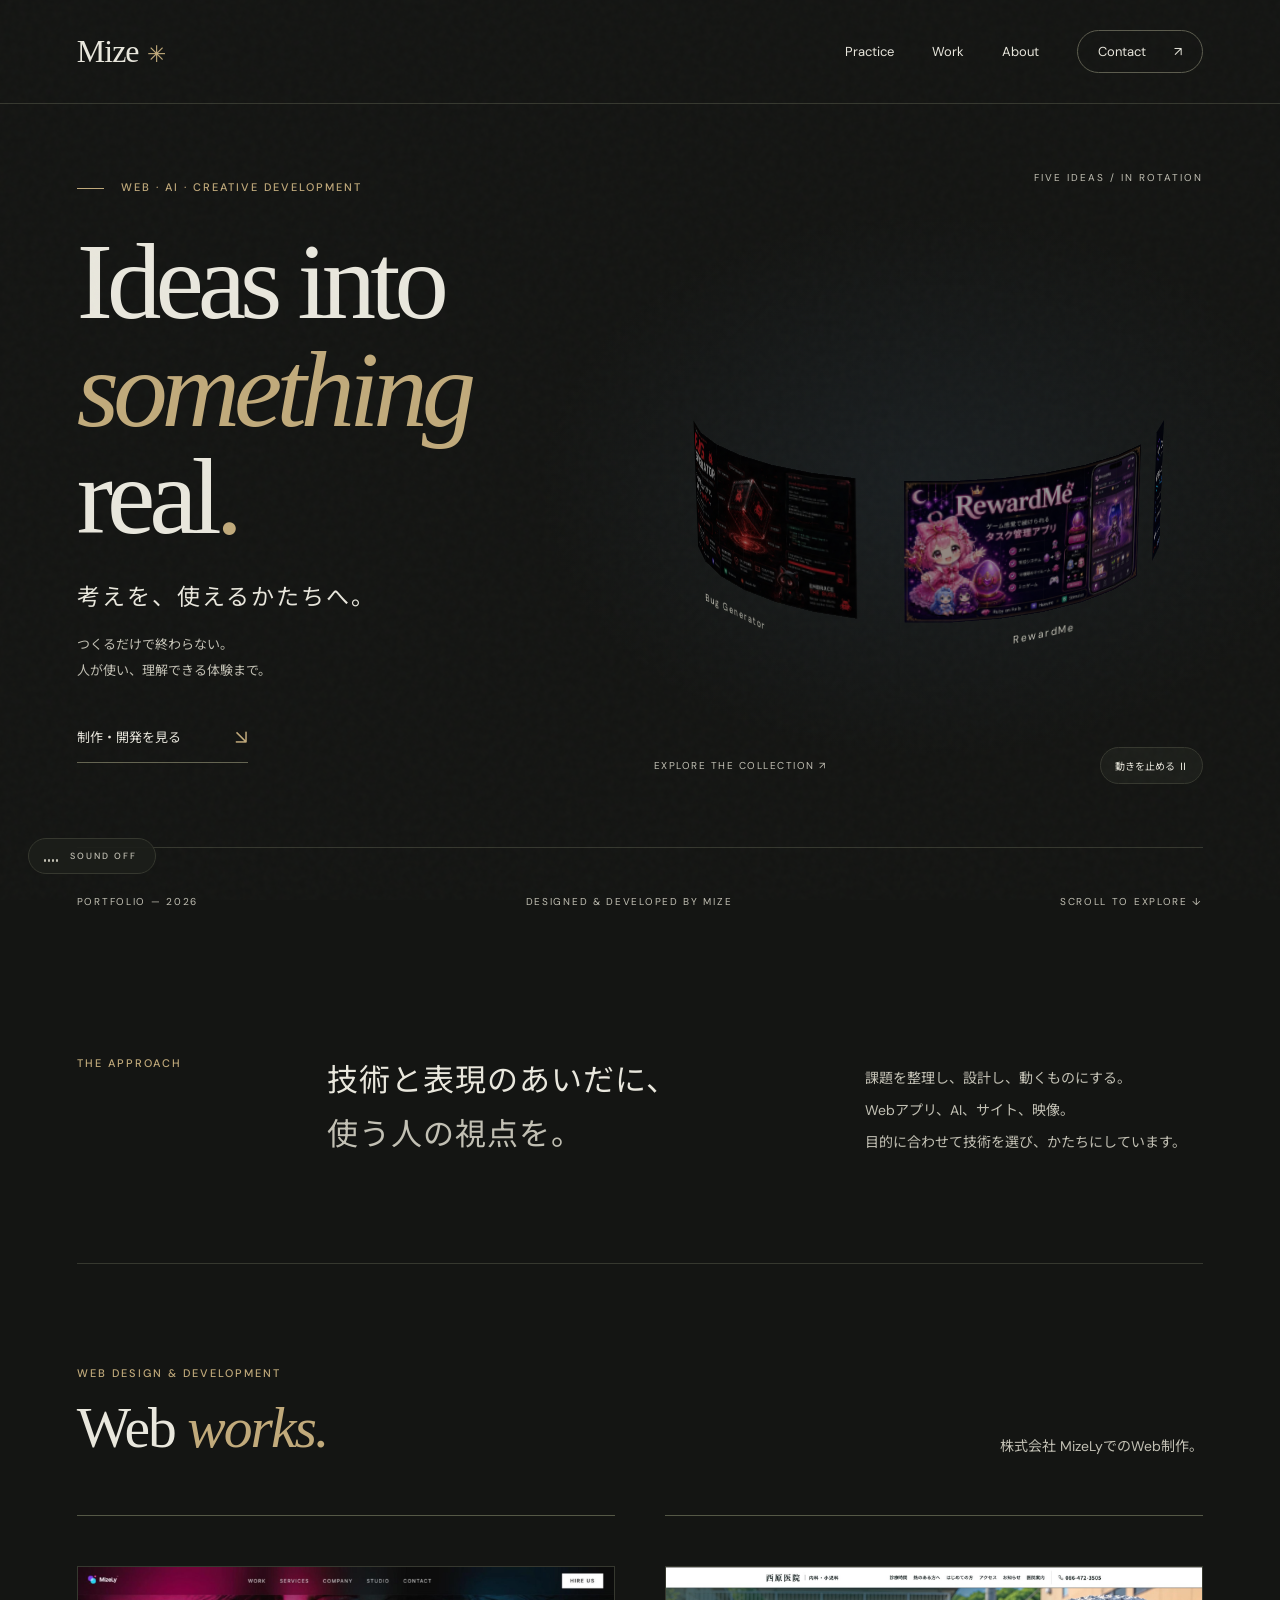
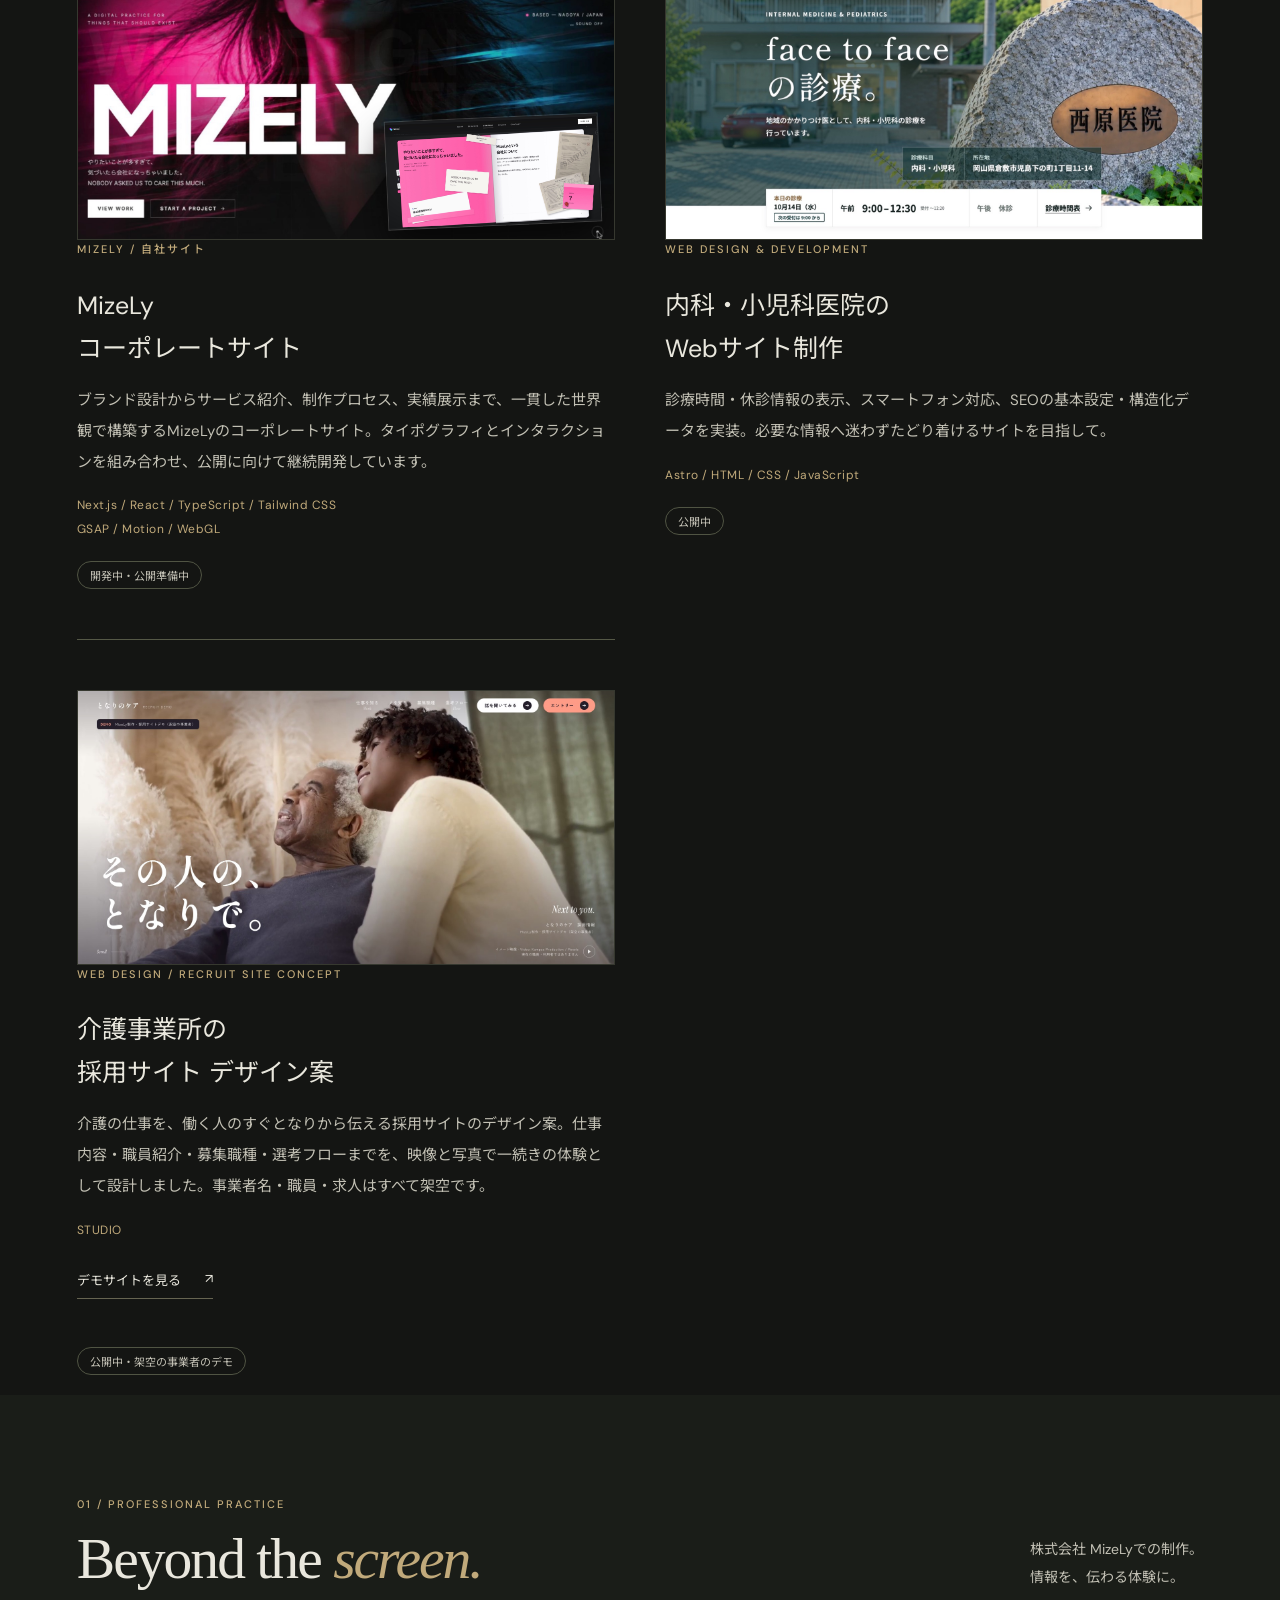
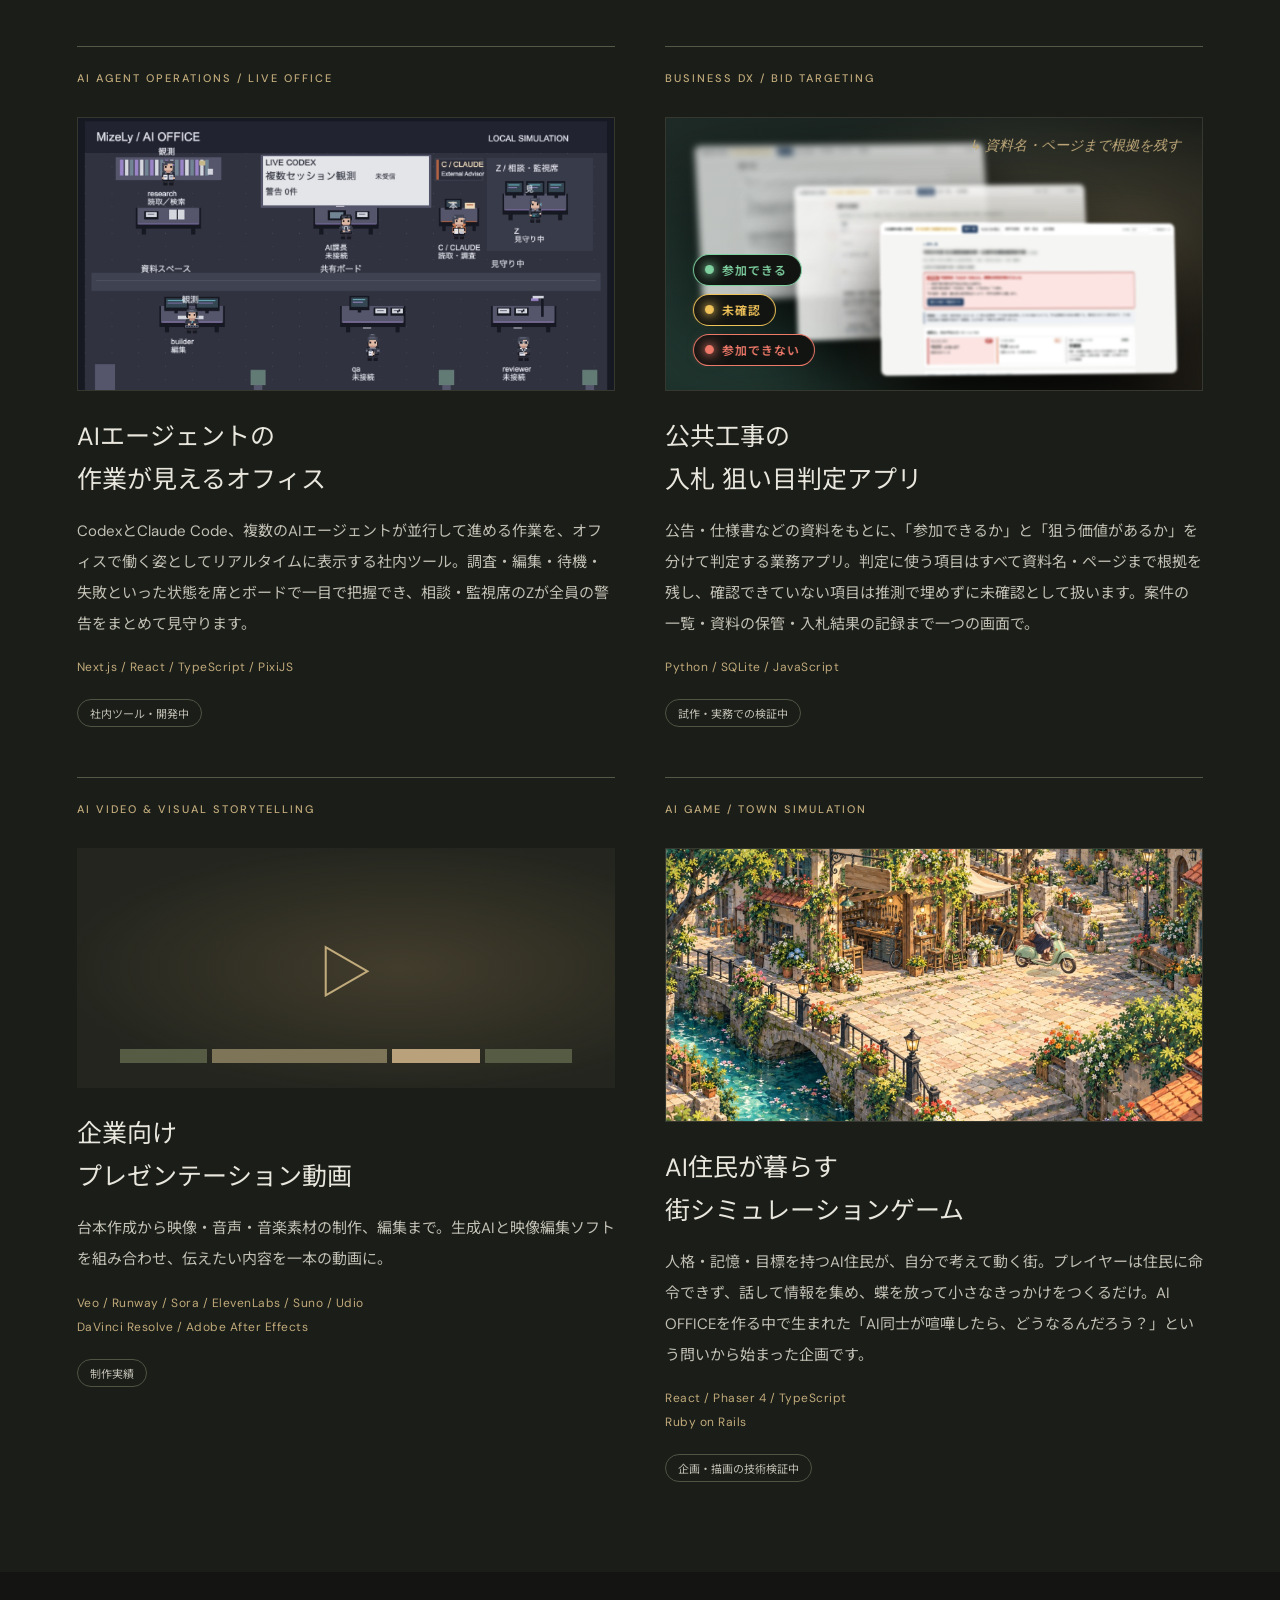
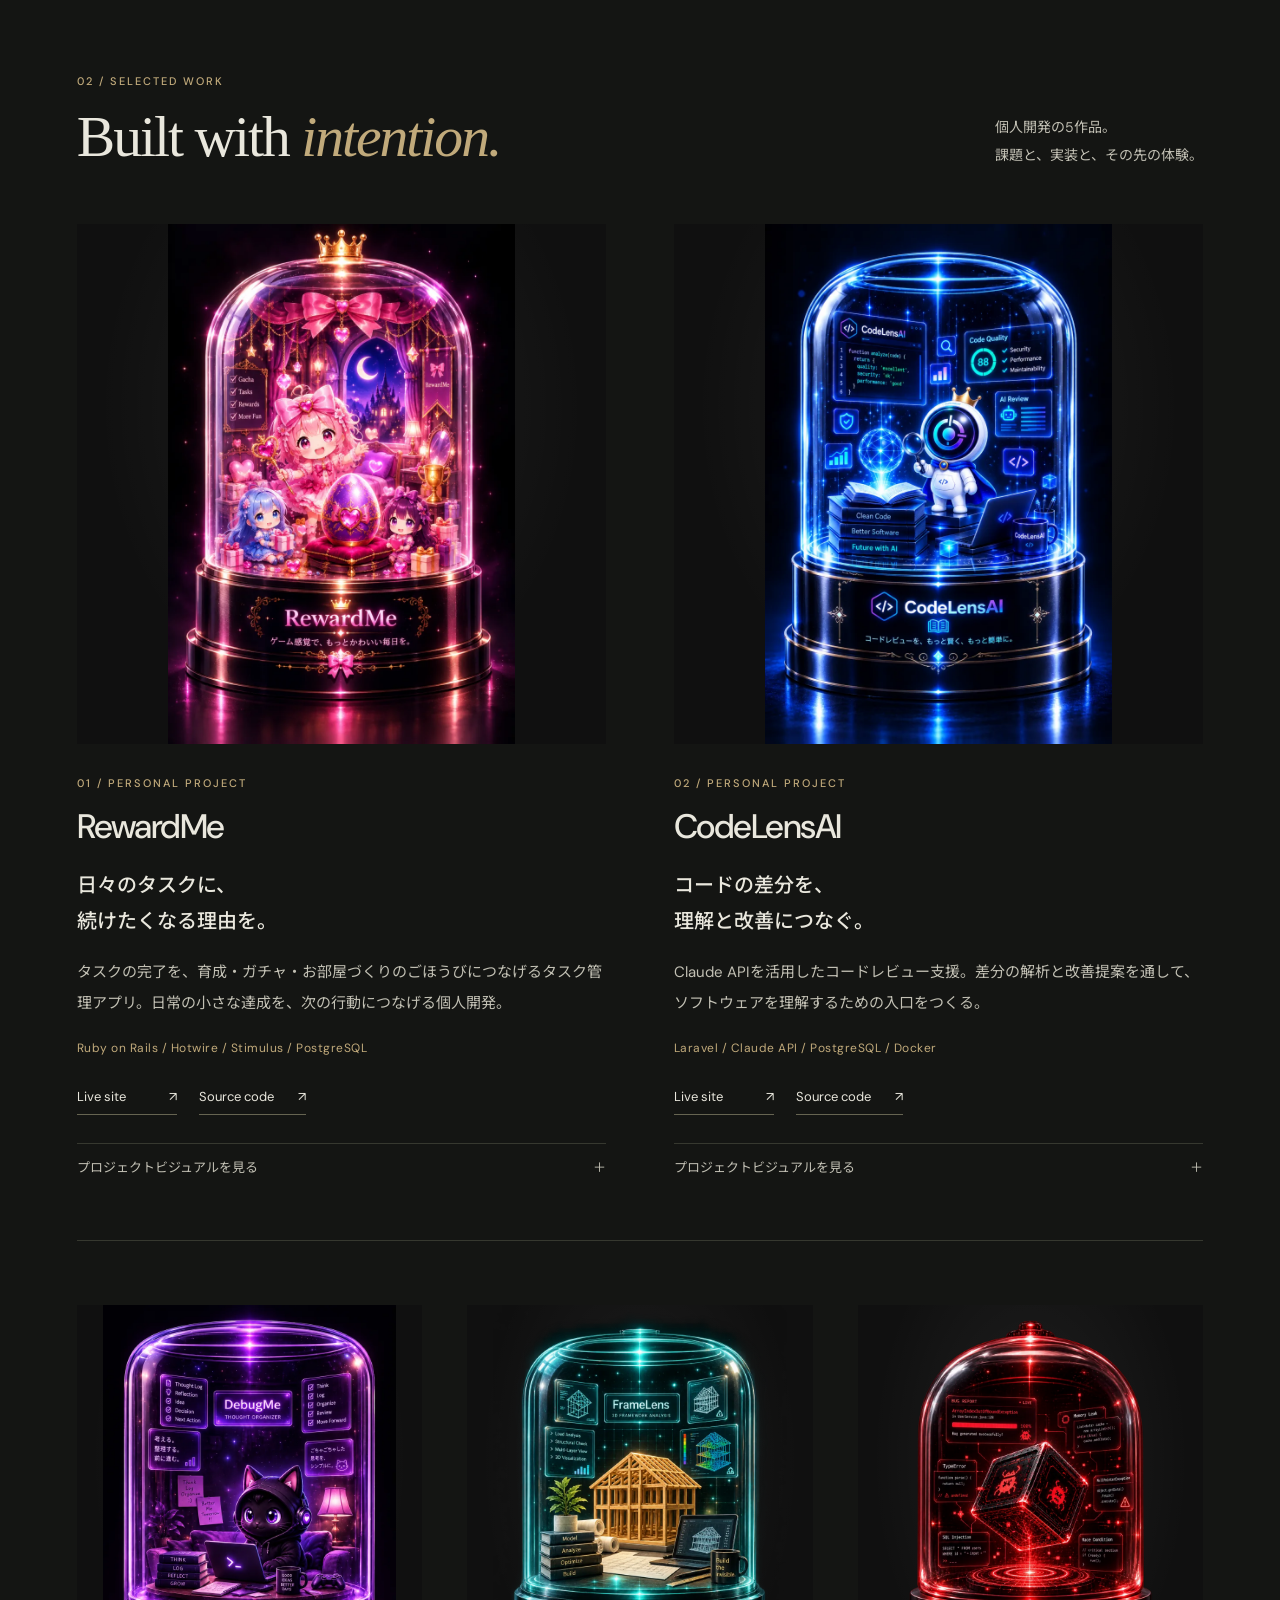
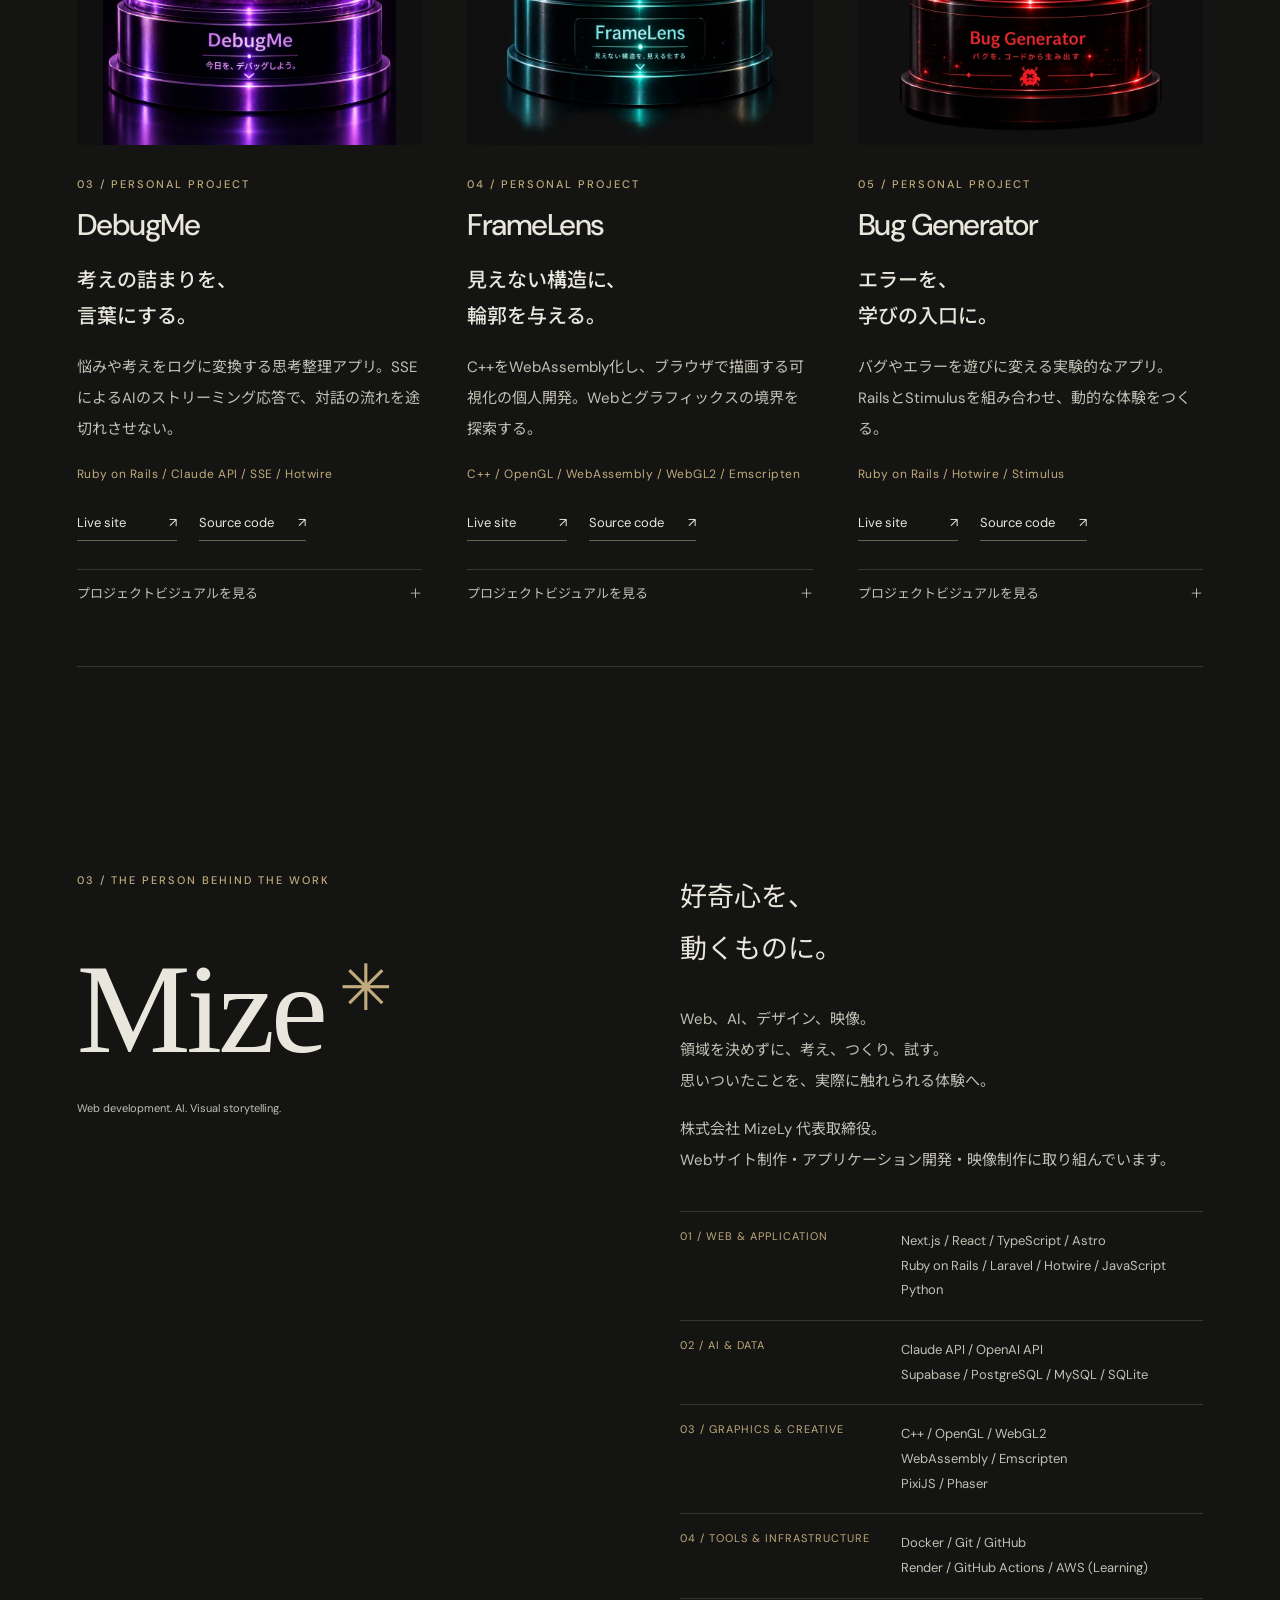
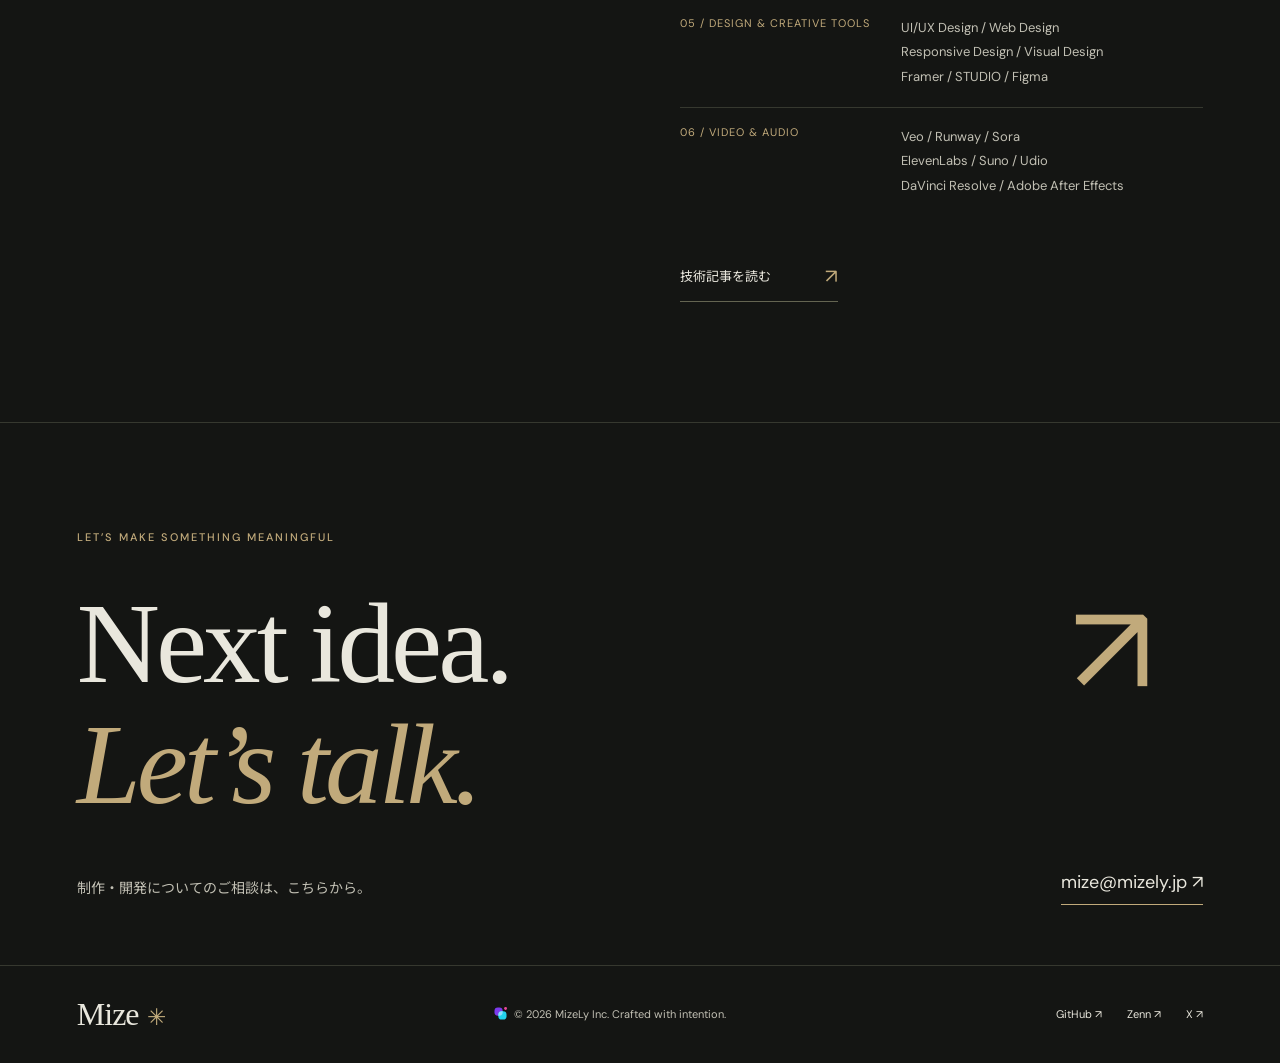
==== commit 364ecc75: "Portfolio: add skills used in the new works to About - Python / SQLite (bid-targeting app), PixiJS /" ====
--- a/index.html
+++ b/index.html
@@ -13,7 +13,7 @@
 <article class="project" id="ex-frame"><div class="project-visual frame selected-dome"><span class="visual-number">04</span><img src="cases/framelens-selected.webp" alt="FrameLensの作品ビジュアル" loading="lazy" decoding="async" width="1024" height="1536"><span class="visual-word">FrameLens</span></div><div class="project-copy"><p class="eyebrow">04 / PERSONAL PROJECT</p><h3>FrameLens</h3><p class="project-title">見えない構造に、<br>輪郭を与える。</p><p class="project-desc">C++をWebAssembly化し、ブラウザで描画する可視化の個人開発。Webとグラフィックスの境界を探索する。</p><p class="tech">C++ / OpenGL / WebAssembly / WebGL2 / Emscripten</p><div class="project-links"><a href="https://mize1978.github.io/framelens/" target="_blank" rel="noopener noreferrer">Live site <span>↗</span></a><a href="https://github.com/mize1978/FrameLens" target="_blank" rel="noopener noreferrer">Source code <span>↗</span></a></div><details><summary>プロジェクトビジュアルを見る <span>＋</span></summary><img src="banner-framelens-original.webp" alt="FrameLensの紹介用ビジュアル" loading="lazy" decoding="async" width="1536" height="1024"></details></div></article>
 <article class="project" id="ex-bug"><div class="project-visual bug selected-dome"><span class="visual-number">05</span><img src="cases/buggenerator-selected.webp" alt="Bug Generatorの作品ビジュアル" loading="lazy" decoding="async" width="1024" height="1536"><span class="visual-word">Bug Generator</span></div><div class="project-copy"><p class="eyebrow">05 / PERSONAL PROJECT</p><h3>Bug Generator</h3><p class="project-title">エラーを、<br>学びの入口に。</p><p class="project-desc">バグやエラーを遊びに変える実験的なアプリ。RailsとStimulusを組み合わせ、動的な体験をつくる。</p><p class="tech">Ruby on Rails / Hotwire / Stimulus</p><div class="project-links"><a href="https://bug.mizely.jp/" target="_blank" rel="noopener noreferrer">Live site <span>↗</span></a><a href="https://github.com/mize1978/bug_generator" target="_blank" rel="noopener noreferrer">Source code <span>↗</span></a></div><details><summary>プロジェクトビジュアルを見る <span>＋</span></summary><img src="banner-buggenerator-original.webp" alt="Bug Generatorの紹介用ビジュアル" loading="lazy" decoding="async" width="1726" height="911"></details></div></article></div>
 </div></section>
-<section class="about" id="about"><div><p class="eyebrow">03 / THE PERSON BEHIND THE WORK</p><h2>Mize<span>✳</span></h2><p class="about-role">Web development. AI. Visual storytelling.</p></div><div class="about-copy"><p class="about-lead">好奇心を、<br>動くものに。</p><p>Web、AI、デザイン、映像。<br>領域を決めずに、考え、つくり、試す。<br>思いついたことを、実際に触れられる体験へ。</p><p>株式会社 MizeLy 代表取締役。<br>Webサイト制作・アプリケーション開発・映像制作に取り組んでいます。</p><dl class="skills"><div><dt>01 / WEB & APPLICATION</dt><dd>Next.js / React / TypeScript / Astro<br>Ruby on Rails / Laravel / Hotwire / JavaScript</dd></div><div><dt>02 / AI & DATA</dt><dd>Claude API / OpenAI API<br>Supabase / PostgreSQL / MySQL</dd></div><div><dt>03 / GRAPHICS & CREATIVE</dt><dd>C++ / OpenGL / WebGL2<br>WebAssembly / Emscripten</dd></div><div><dt>04 / TOOLS & INFRASTRUCTURE</dt><dd>Docker / Git / GitHub<br>Render / GitHub Actions / AWS (Learning)</dd></div><div><dt>05 / DESIGN & CREATIVE TOOLS</dt><dd>UI/UX Design / Web Design<br>Responsive Design / Visual Design<br>Framer / Figma</dd></div></dl><a class="text-link" href="https://zenn.dev/mizel1978" target="_blank" rel="noopener noreferrer">技術記事を読む <span>↗</span></a></div></section>
+<section class="about" id="about"><div><p class="eyebrow">03 / THE PERSON BEHIND THE WORK</p><h2>Mize<span>✳</span></h2><p class="about-role">Web development. AI. Visual storytelling.</p></div><div class="about-copy"><p class="about-lead">好奇心を、<br>動くものに。</p><p>Web、AI、デザイン、映像。<br>領域を決めずに、考え、つくり、試す。<br>思いついたことを、実際に触れられる体験へ。</p><p>株式会社 MizeLy 代表取締役。<br>Webサイト制作・アプリケーション開発・映像制作に取り組んでいます。</p><dl class="skills"><div><dt>01 / WEB & APPLICATION</dt><dd>Next.js / React / TypeScript / Astro<br>Ruby on Rails / Laravel / Hotwire / JavaScript<br>Python</dd></div><div><dt>02 / AI & DATA</dt><dd>Claude API / OpenAI API<br>Supabase / PostgreSQL / MySQL / SQLite</dd></div><div><dt>03 / GRAPHICS & CREATIVE</dt><dd>C++ / OpenGL / WebGL2<br>WebAssembly / Emscripten<br>PixiJS / Phaser</dd></div><div><dt>04 / TOOLS & INFRASTRUCTURE</dt><dd>Docker / Git / GitHub<br>Render / GitHub Actions / AWS (Learning)</dd></div><div><dt>05 / DESIGN & CREATIVE TOOLS</dt><dd>UI/UX Design / Web Design<br>Responsive Design / Visual Design<br>Framer / STUDIO / Figma</dd></div><div><dt>06 / VIDEO &amp; AUDIO</dt><dd>Veo / Runway / Sora<br>ElevenLabs / Suno / Udio<br>DaVinci Resolve / Adobe After Effects</dd></div></dl><a class="text-link" href="https://zenn.dev/mizel1978" target="_blank" rel="noopener noreferrer">技術記事を読む <span>↗</span></a></div></section>
 <section class="contact" id="contact"><p class="eyebrow">LET’S MAKE SOMETHING MEANINGFUL</p><h2>Next idea.<br><em>Let’s talk.</em><span>↗</span></h2><div class="contact-bottom"><p>制作・開発についてのご相談は、こちらから。</p><a href="mailto:mize@mizely.jp">mize@mizely.jp ↗</a></div></section></main>
 <footer><a class="logo" href="#top">Mize<span>✳</span></a><p><a class="footer-company" href="https://mizely.jp/" target="_blank" rel="noopener noreferrer"><img src="mizely-symbol.svg" alt="" width="13" height="13">© 2026 MizeLy Inc.</a> Crafted with intention.</p><div><a href="https://github.com/mize1978" target="_blank" rel="noopener noreferrer">GitHub ↗</a><a href="https://zenn.dev/mizel1978" target="_blank" rel="noopener noreferrer">Zenn ↗</a><a href="https://x.com/mizelategm66172" target="_blank" rel="noopener noreferrer">X ↗</a></div></footer><script>
 /* 円筒の試作。回転は CSS。ここは停止ボタンだけ。 */
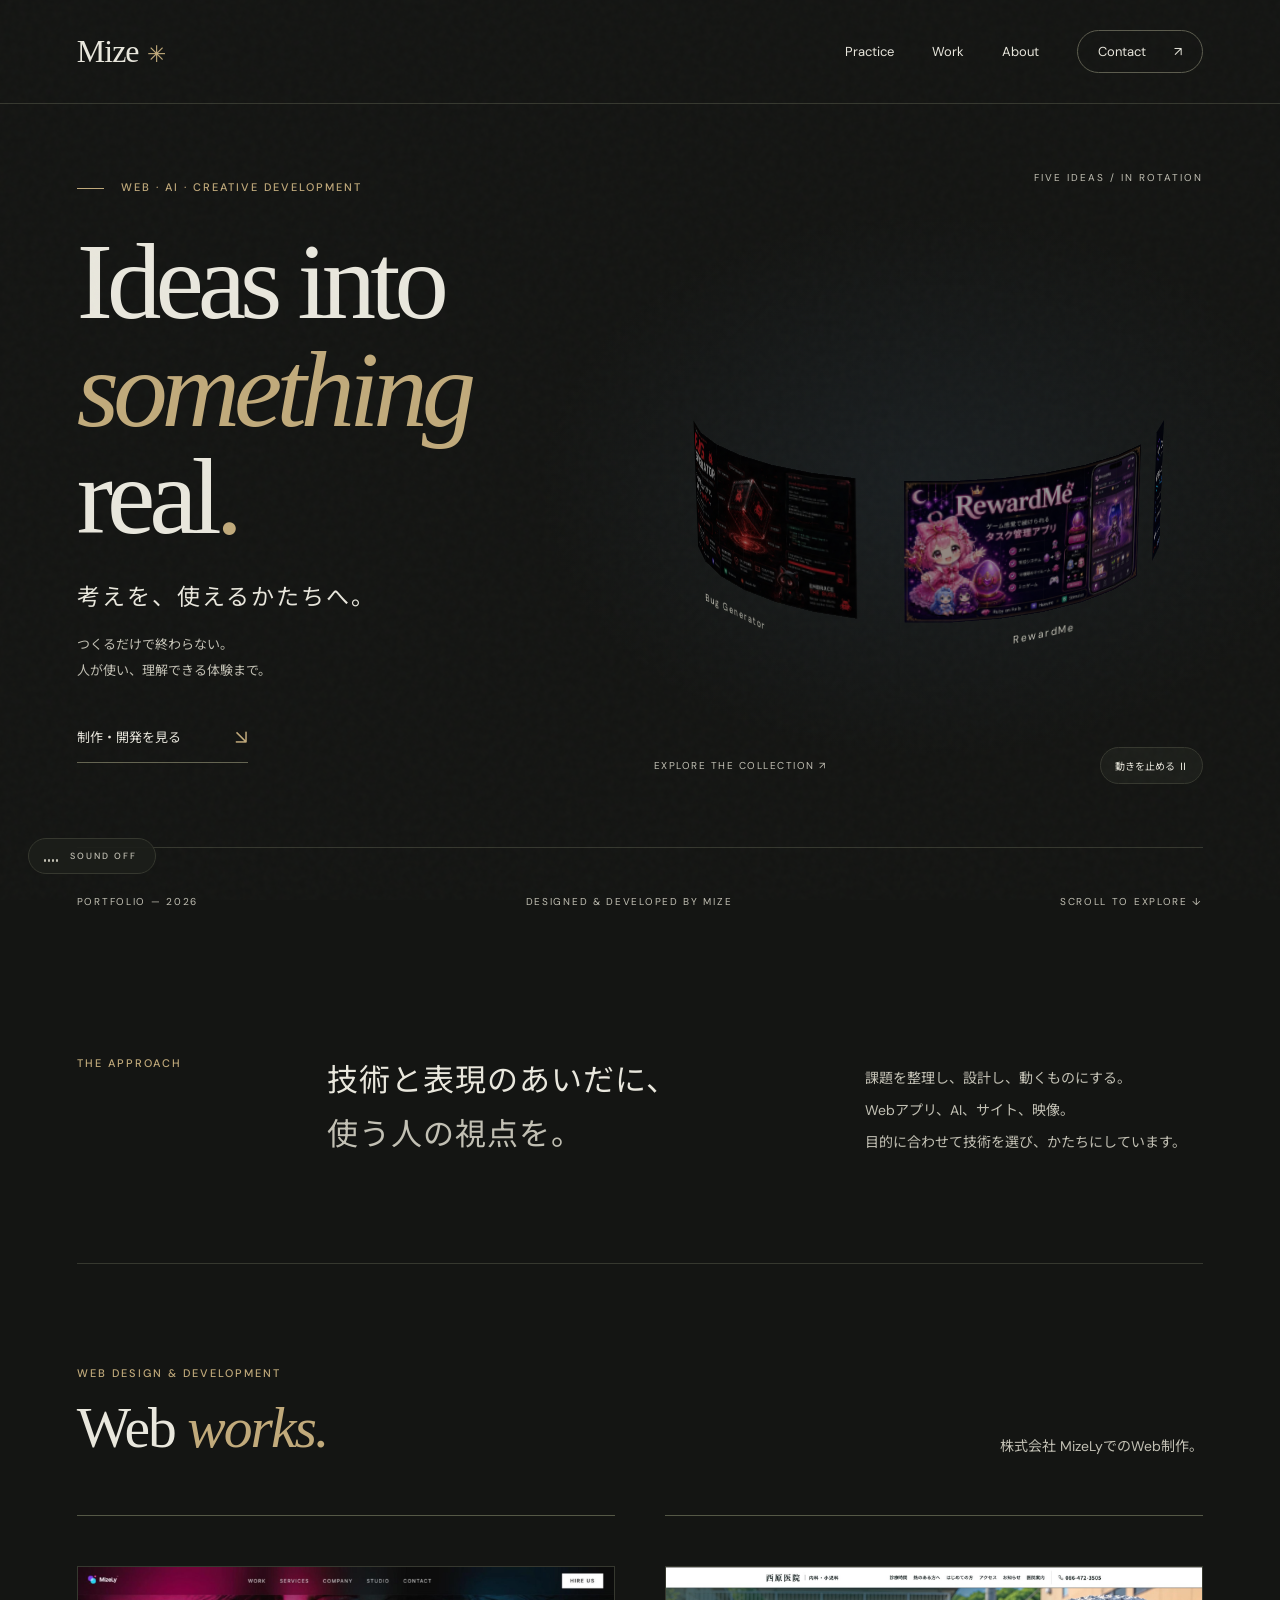
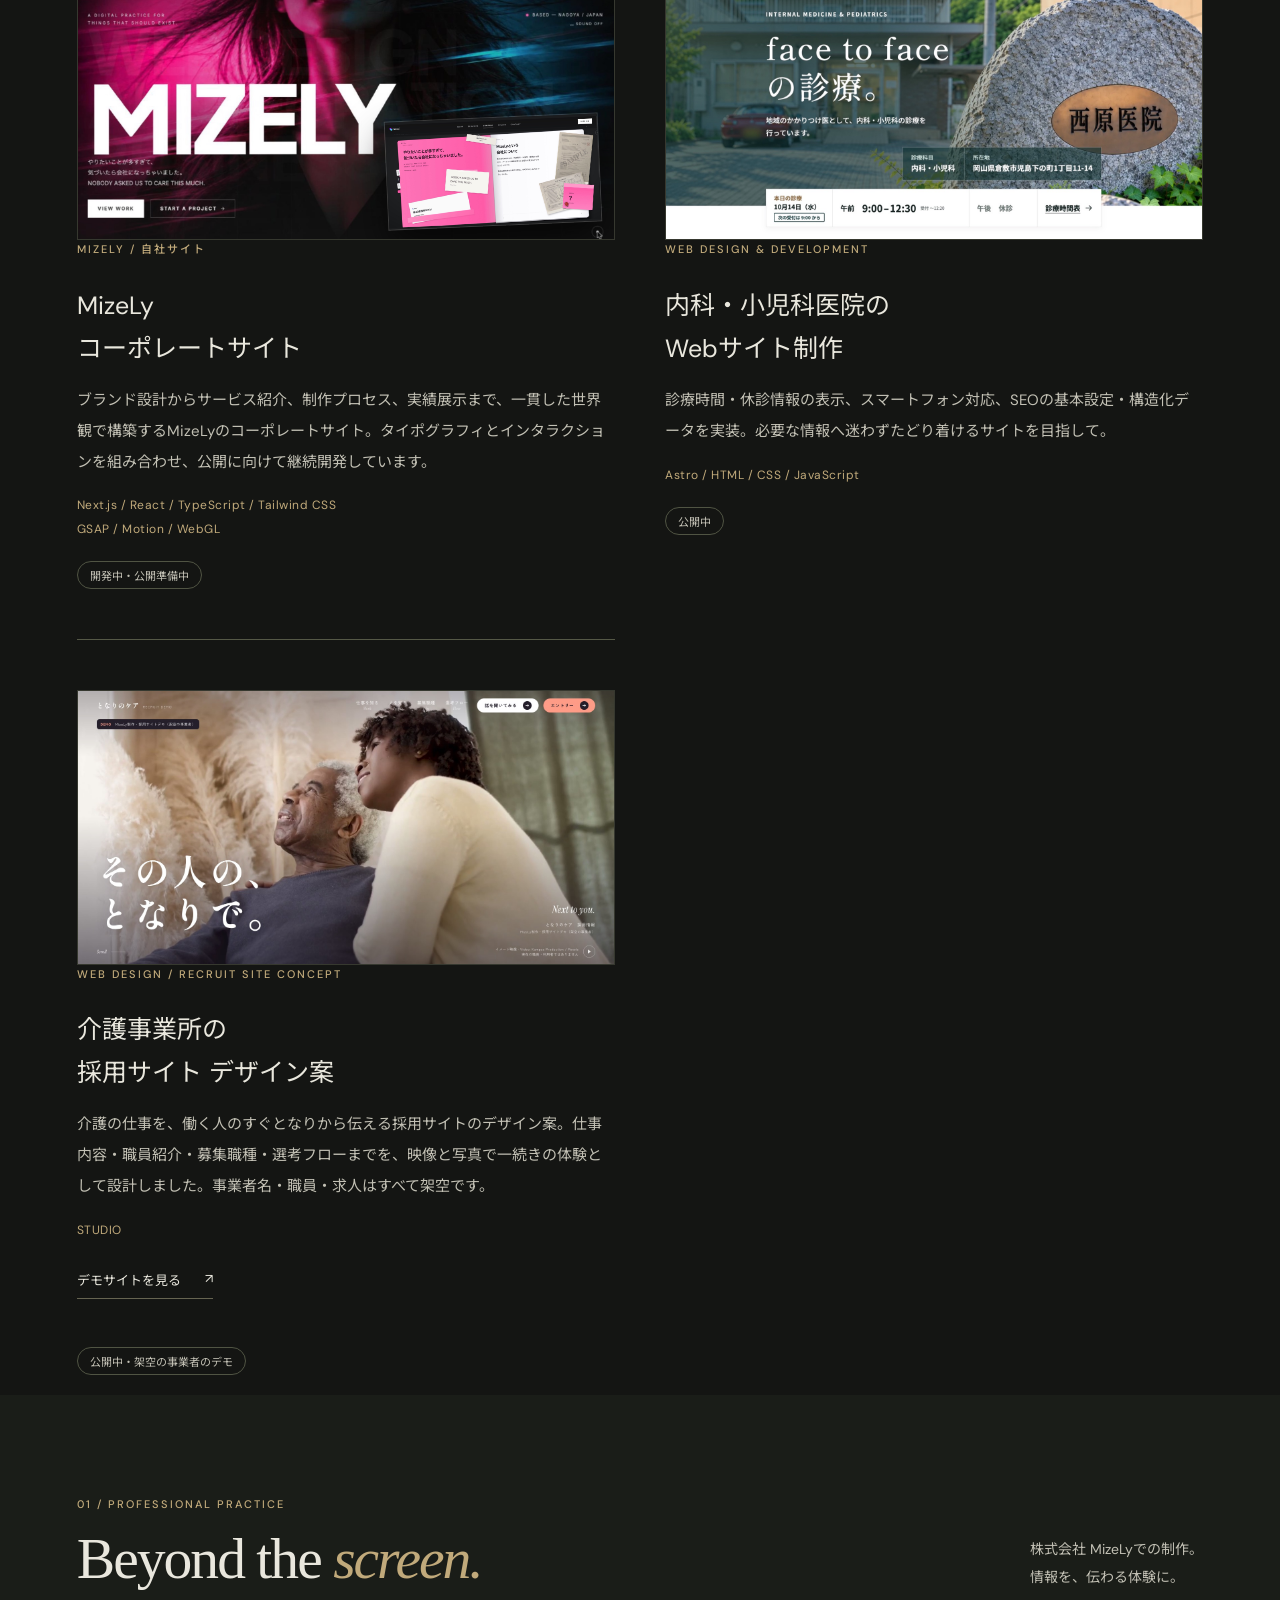
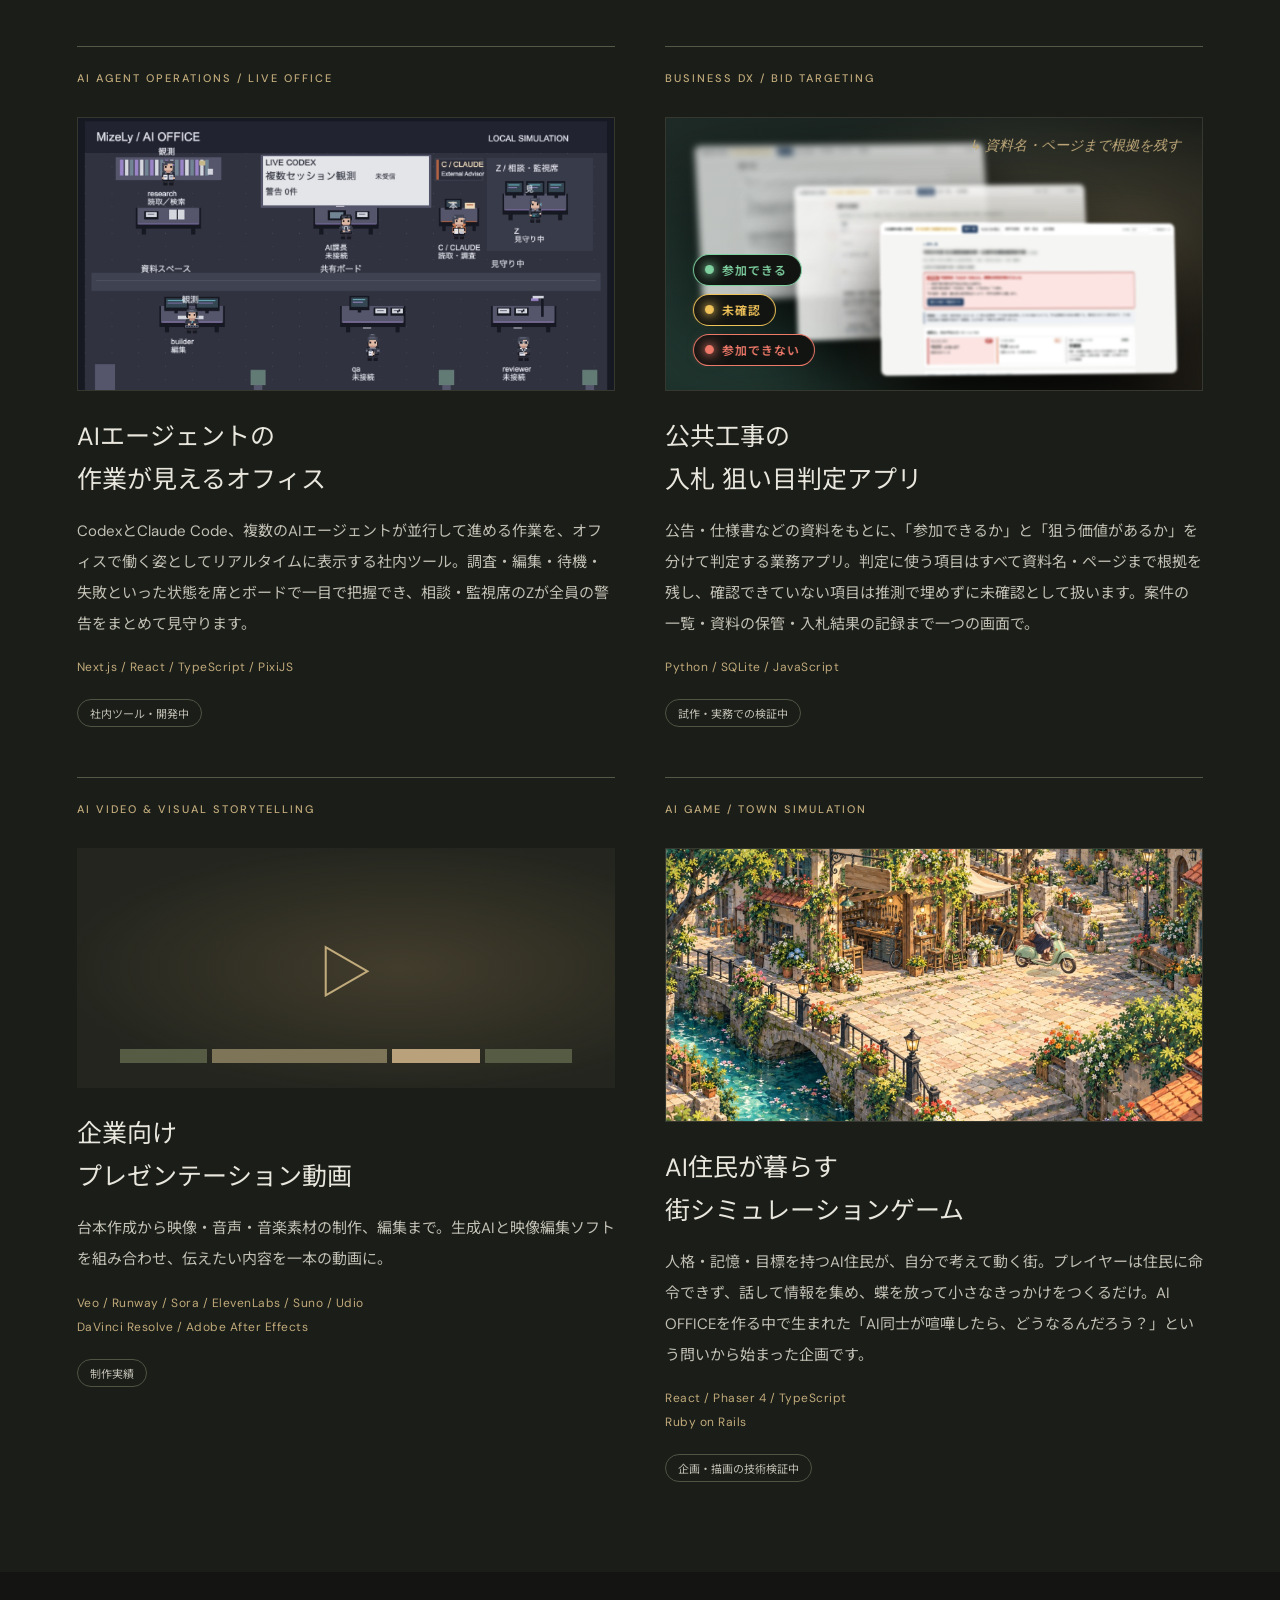
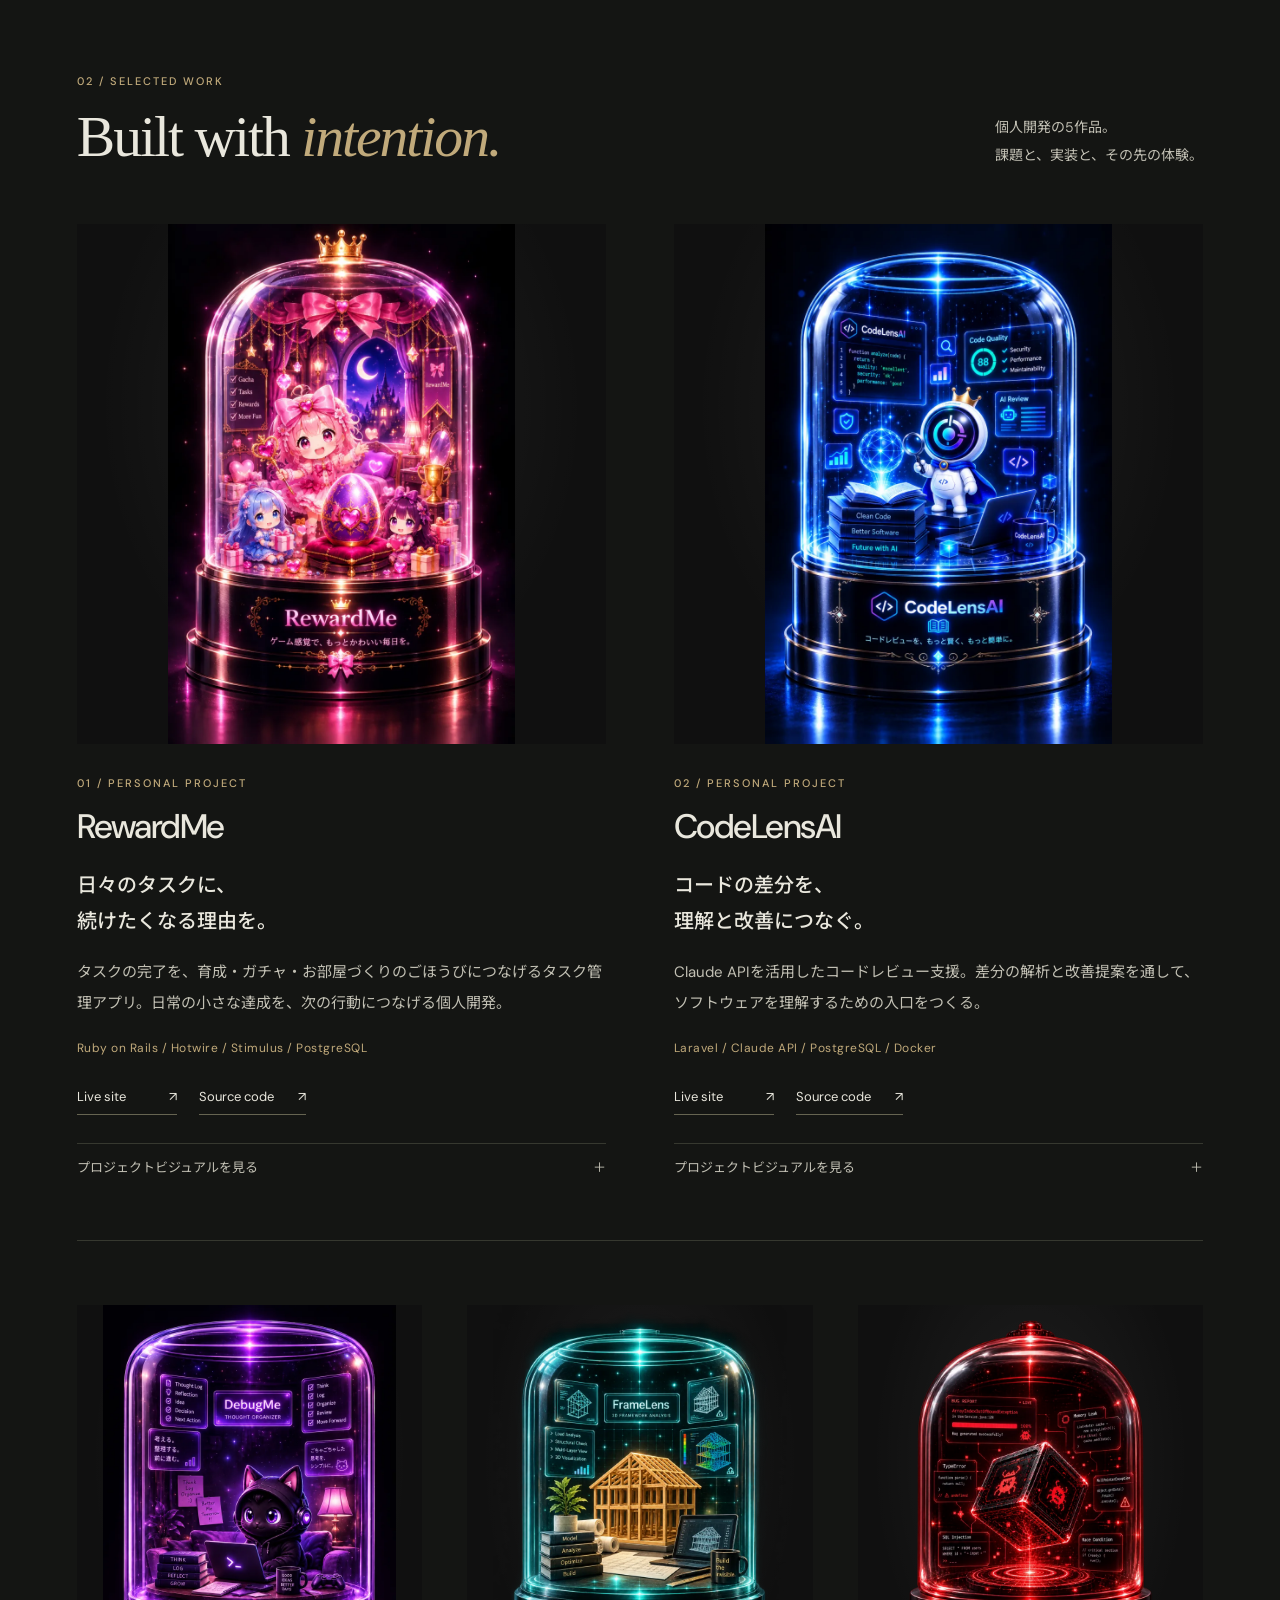
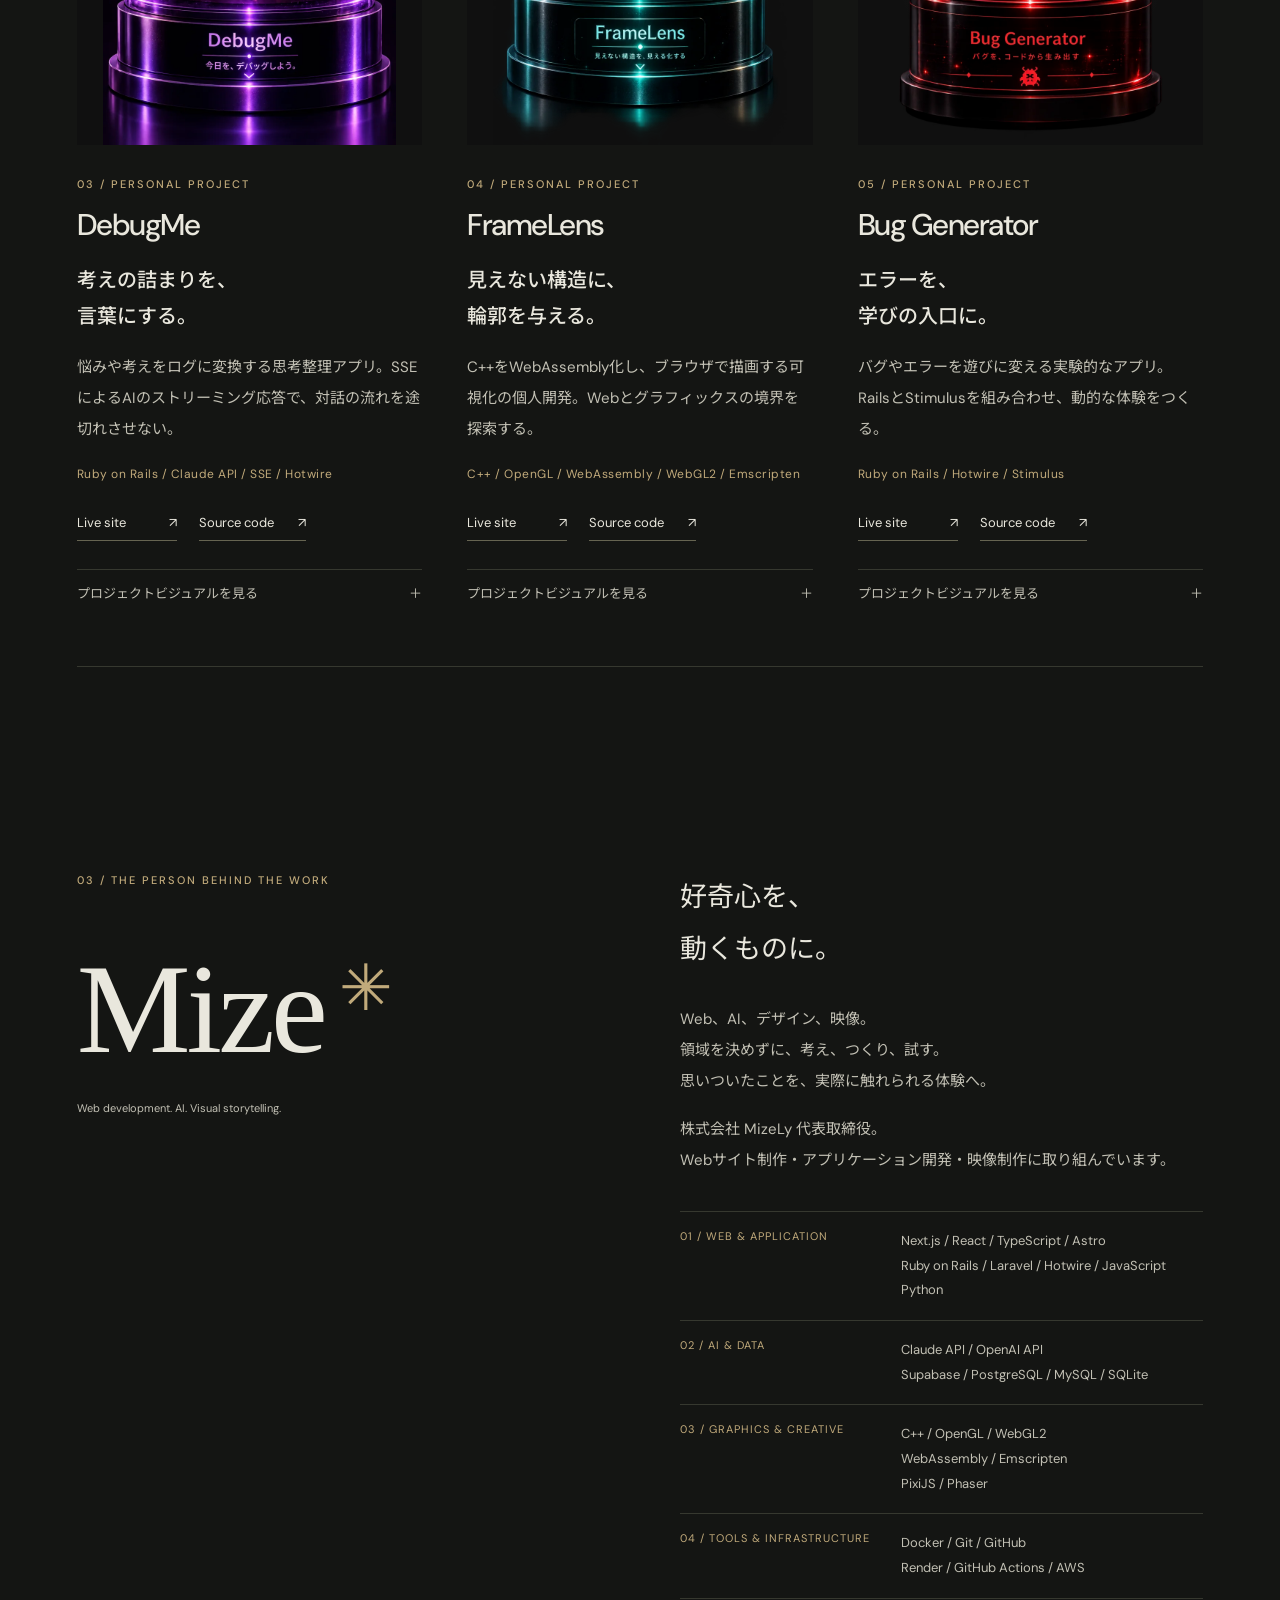
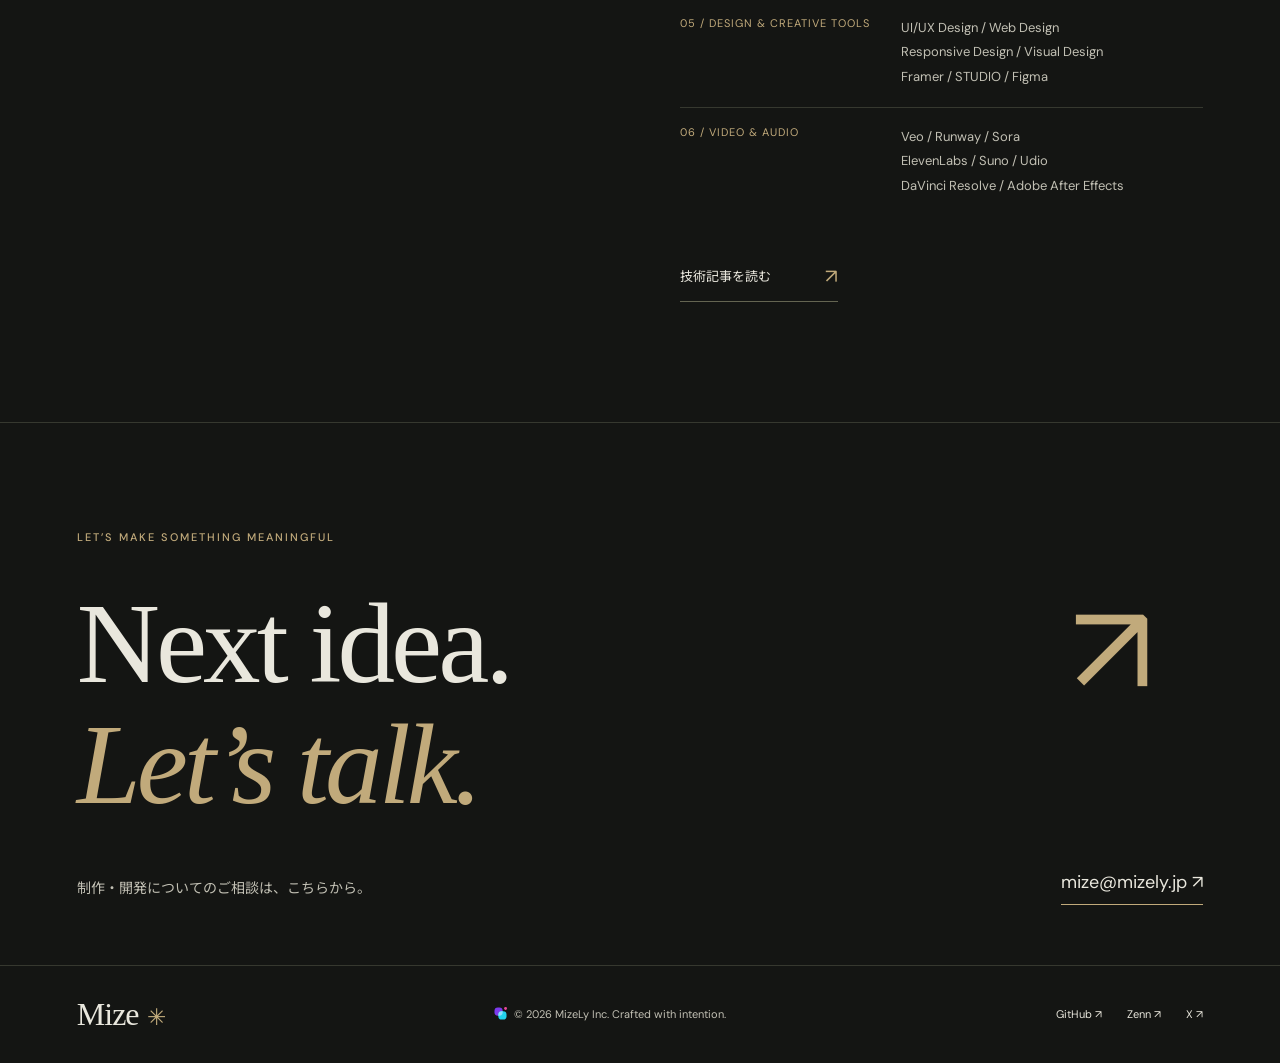
==== commit 14cbe20b: "Portfolio: drop "(Learning)" from AWS in About skills Co-Authored-By: Claude Opus 5.5 <noreply@anthr" ====
--- a/index.html
+++ b/index.html
@@ -13,7 +13,7 @@
 <article class="project" id="ex-frame"><div class="project-visual frame selected-dome"><span class="visual-number">04</span><img src="cases/framelens-selected.webp" alt="FrameLensの作品ビジュアル" loading="lazy" decoding="async" width="1024" height="1536"><span class="visual-word">FrameLens</span></div><div class="project-copy"><p class="eyebrow">04 / PERSONAL PROJECT</p><h3>FrameLens</h3><p class="project-title">見えない構造に、<br>輪郭を与える。</p><p class="project-desc">C++をWebAssembly化し、ブラウザで描画する可視化の個人開発。Webとグラフィックスの境界を探索する。</p><p class="tech">C++ / OpenGL / WebAssembly / WebGL2 / Emscripten</p><div class="project-links"><a href="https://mize1978.github.io/framelens/" target="_blank" rel="noopener noreferrer">Live site <span>↗</span></a><a href="https://github.com/mize1978/FrameLens" target="_blank" rel="noopener noreferrer">Source code <span>↗</span></a></div><details><summary>プロジェクトビジュアルを見る <span>＋</span></summary><img src="banner-framelens-original.webp" alt="FrameLensの紹介用ビジュアル" loading="lazy" decoding="async" width="1536" height="1024"></details></div></article>
 <article class="project" id="ex-bug"><div class="project-visual bug selected-dome"><span class="visual-number">05</span><img src="cases/buggenerator-selected.webp" alt="Bug Generatorの作品ビジュアル" loading="lazy" decoding="async" width="1024" height="1536"><span class="visual-word">Bug Generator</span></div><div class="project-copy"><p class="eyebrow">05 / PERSONAL PROJECT</p><h3>Bug Generator</h3><p class="project-title">エラーを、<br>学びの入口に。</p><p class="project-desc">バグやエラーを遊びに変える実験的なアプリ。RailsとStimulusを組み合わせ、動的な体験をつくる。</p><p class="tech">Ruby on Rails / Hotwire / Stimulus</p><div class="project-links"><a href="https://bug.mizely.jp/" target="_blank" rel="noopener noreferrer">Live site <span>↗</span></a><a href="https://github.com/mize1978/bug_generator" target="_blank" rel="noopener noreferrer">Source code <span>↗</span></a></div><details><summary>プロジェクトビジュアルを見る <span>＋</span></summary><img src="banner-buggenerator-original.webp" alt="Bug Generatorの紹介用ビジュアル" loading="lazy" decoding="async" width="1726" height="911"></details></div></article></div>
 </div></section>
-<section class="about" id="about"><div><p class="eyebrow">03 / THE PERSON BEHIND THE WORK</p><h2>Mize<span>✳</span></h2><p class="about-role">Web development. AI. Visual storytelling.</p></div><div class="about-copy"><p class="about-lead">好奇心を、<br>動くものに。</p><p>Web、AI、デザイン、映像。<br>領域を決めずに、考え、つくり、試す。<br>思いついたことを、実際に触れられる体験へ。</p><p>株式会社 MizeLy 代表取締役。<br>Webサイト制作・アプリケーション開発・映像制作に取り組んでいます。</p><dl class="skills"><div><dt>01 / WEB & APPLICATION</dt><dd>Next.js / React / TypeScript / Astro<br>Ruby on Rails / Laravel / Hotwire / JavaScript<br>Python</dd></div><div><dt>02 / AI & DATA</dt><dd>Claude API / OpenAI API<br>Supabase / PostgreSQL / MySQL / SQLite</dd></div><div><dt>03 / GRAPHICS & CREATIVE</dt><dd>C++ / OpenGL / WebGL2<br>WebAssembly / Emscripten<br>PixiJS / Phaser</dd></div><div><dt>04 / TOOLS & INFRASTRUCTURE</dt><dd>Docker / Git / GitHub<br>Render / GitHub Actions / AWS (Learning)</dd></div><div><dt>05 / DESIGN & CREATIVE TOOLS</dt><dd>UI/UX Design / Web Design<br>Responsive Design / Visual Design<br>Framer / STUDIO / Figma</dd></div><div><dt>06 / VIDEO &amp; AUDIO</dt><dd>Veo / Runway / Sora<br>ElevenLabs / Suno / Udio<br>DaVinci Resolve / Adobe After Effects</dd></div></dl><a class="text-link" href="https://zenn.dev/mizel1978" target="_blank" rel="noopener noreferrer">技術記事を読む <span>↗</span></a></div></section>
+<section class="about" id="about"><div><p class="eyebrow">03 / THE PERSON BEHIND THE WORK</p><h2>Mize<span>✳</span></h2><p class="about-role">Web development. AI. Visual storytelling.</p></div><div class="about-copy"><p class="about-lead">好奇心を、<br>動くものに。</p><p>Web、AI、デザイン、映像。<br>領域を決めずに、考え、つくり、試す。<br>思いついたことを、実際に触れられる体験へ。</p><p>株式会社 MizeLy 代表取締役。<br>Webサイト制作・アプリケーション開発・映像制作に取り組んでいます。</p><dl class="skills"><div><dt>01 / WEB & APPLICATION</dt><dd>Next.js / React / TypeScript / Astro<br>Ruby on Rails / Laravel / Hotwire / JavaScript<br>Python</dd></div><div><dt>02 / AI & DATA</dt><dd>Claude API / OpenAI API<br>Supabase / PostgreSQL / MySQL / SQLite</dd></div><div><dt>03 / GRAPHICS & CREATIVE</dt><dd>C++ / OpenGL / WebGL2<br>WebAssembly / Emscripten<br>PixiJS / Phaser</dd></div><div><dt>04 / TOOLS & INFRASTRUCTURE</dt><dd>Docker / Git / GitHub<br>Render / GitHub Actions / AWS</dd></div><div><dt>05 / DESIGN & CREATIVE TOOLS</dt><dd>UI/UX Design / Web Design<br>Responsive Design / Visual Design<br>Framer / STUDIO / Figma</dd></div><div><dt>06 / VIDEO &amp; AUDIO</dt><dd>Veo / Runway / Sora<br>ElevenLabs / Suno / Udio<br>DaVinci Resolve / Adobe After Effects</dd></div></dl><a class="text-link" href="https://zenn.dev/mizel1978" target="_blank" rel="noopener noreferrer">技術記事を読む <span>↗</span></a></div></section>
 <section class="contact" id="contact"><p class="eyebrow">LET’S MAKE SOMETHING MEANINGFUL</p><h2>Next idea.<br><em>Let’s talk.</em><span>↗</span></h2><div class="contact-bottom"><p>制作・開発についてのご相談は、こちらから。</p><a href="mailto:mize@mizely.jp">mize@mizely.jp ↗</a></div></section></main>
 <footer><a class="logo" href="#top">Mize<span>✳</span></a><p><a class="footer-company" href="https://mizely.jp/" target="_blank" rel="noopener noreferrer"><img src="mizely-symbol.svg" alt="" width="13" height="13">© 2026 MizeLy Inc.</a> Crafted with intention.</p><div><a href="https://github.com/mize1978" target="_blank" rel="noopener noreferrer">GitHub ↗</a><a href="https://zenn.dev/mizel1978" target="_blank" rel="noopener noreferrer">Zenn ↗</a><a href="https://x.com/mizelategm66172" target="_blank" rel="noopener noreferrer">X ↗</a></div></footer><script>
 /* 円筒の試作。回転は CSS。ここは停止ボタンだけ。 */
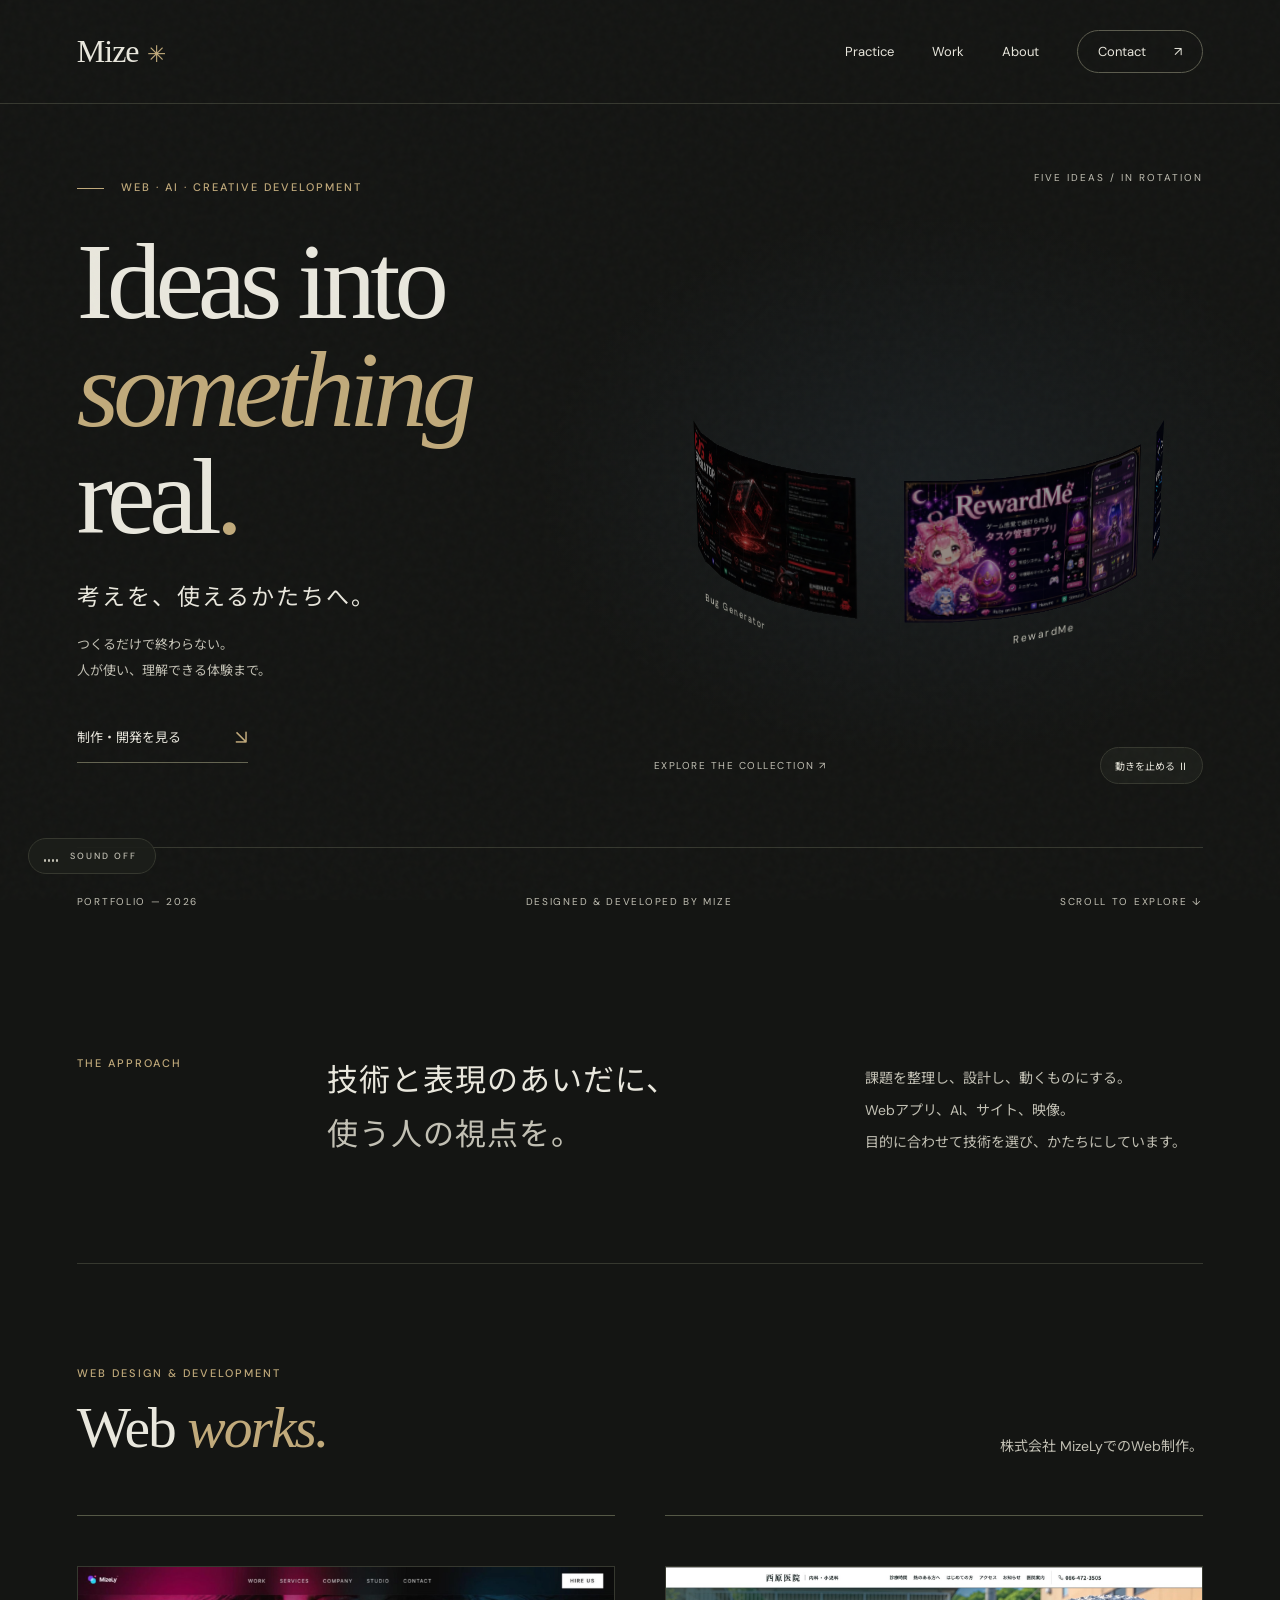
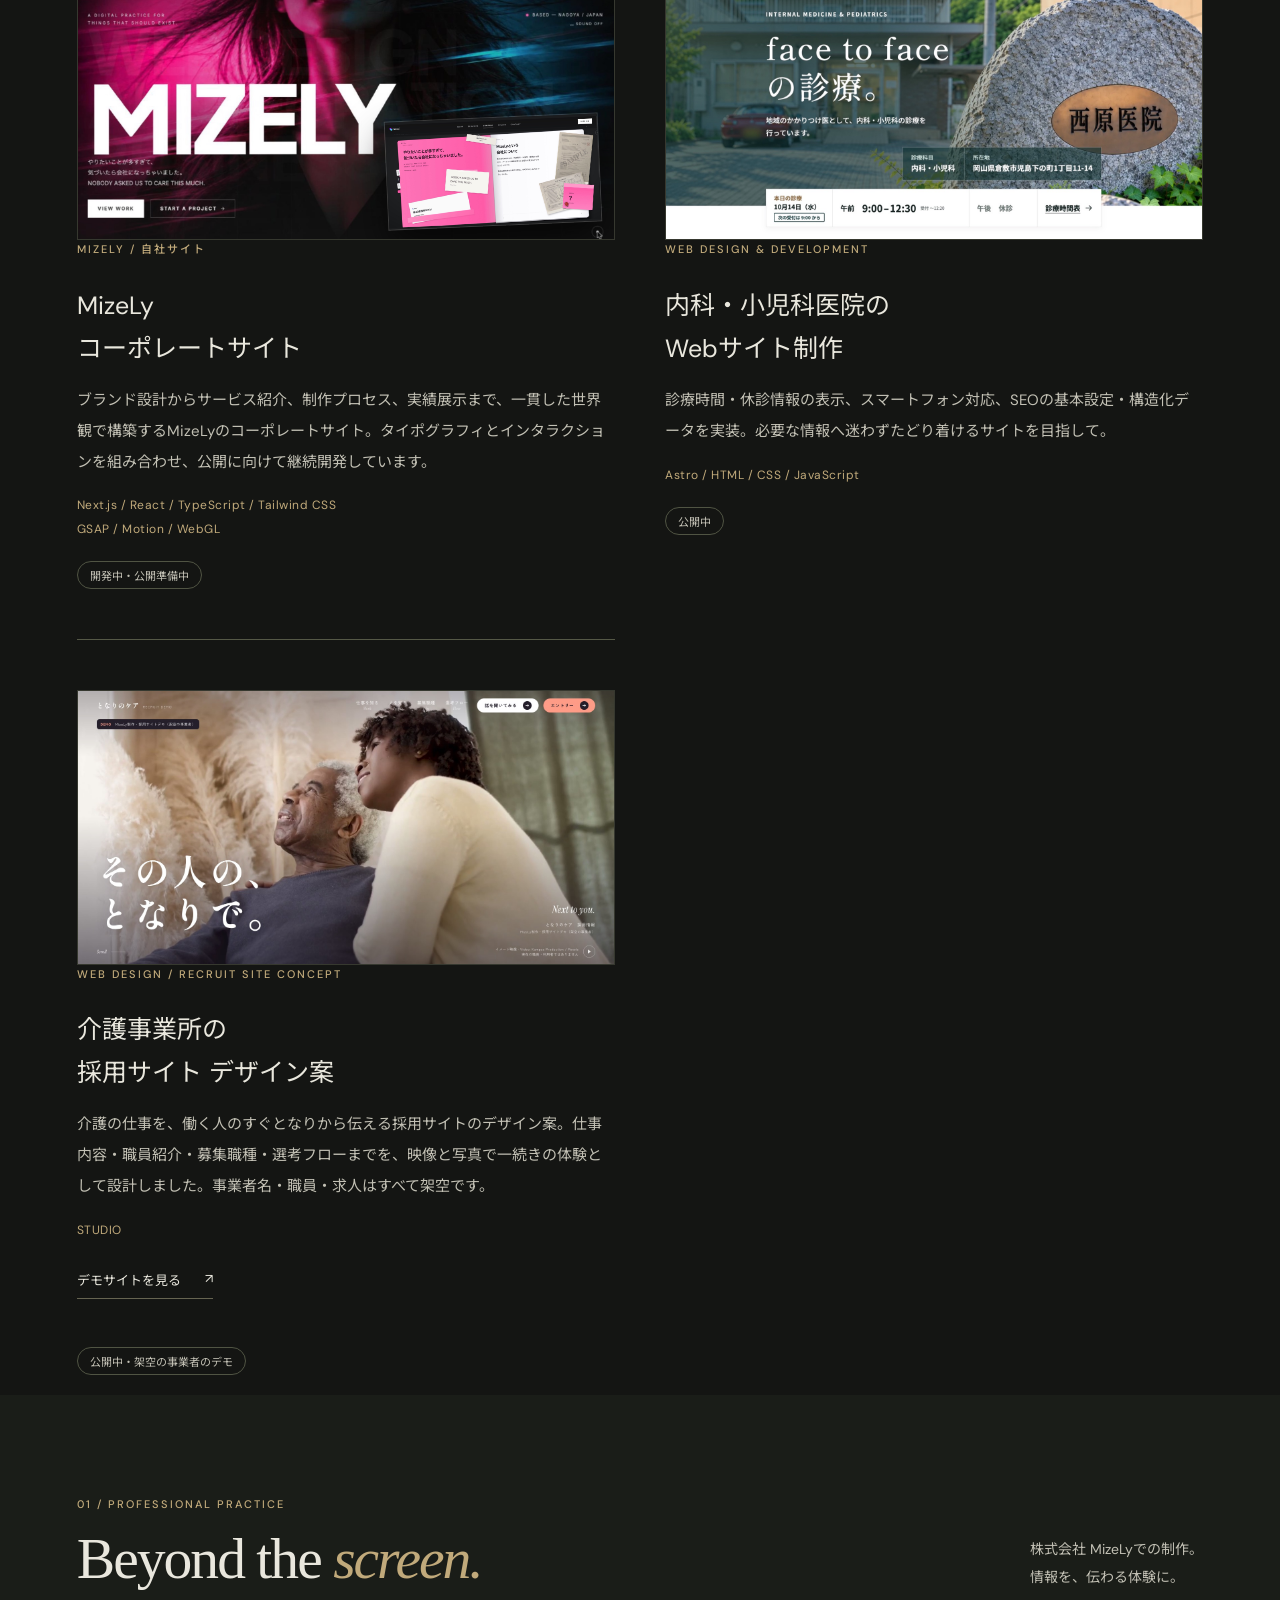
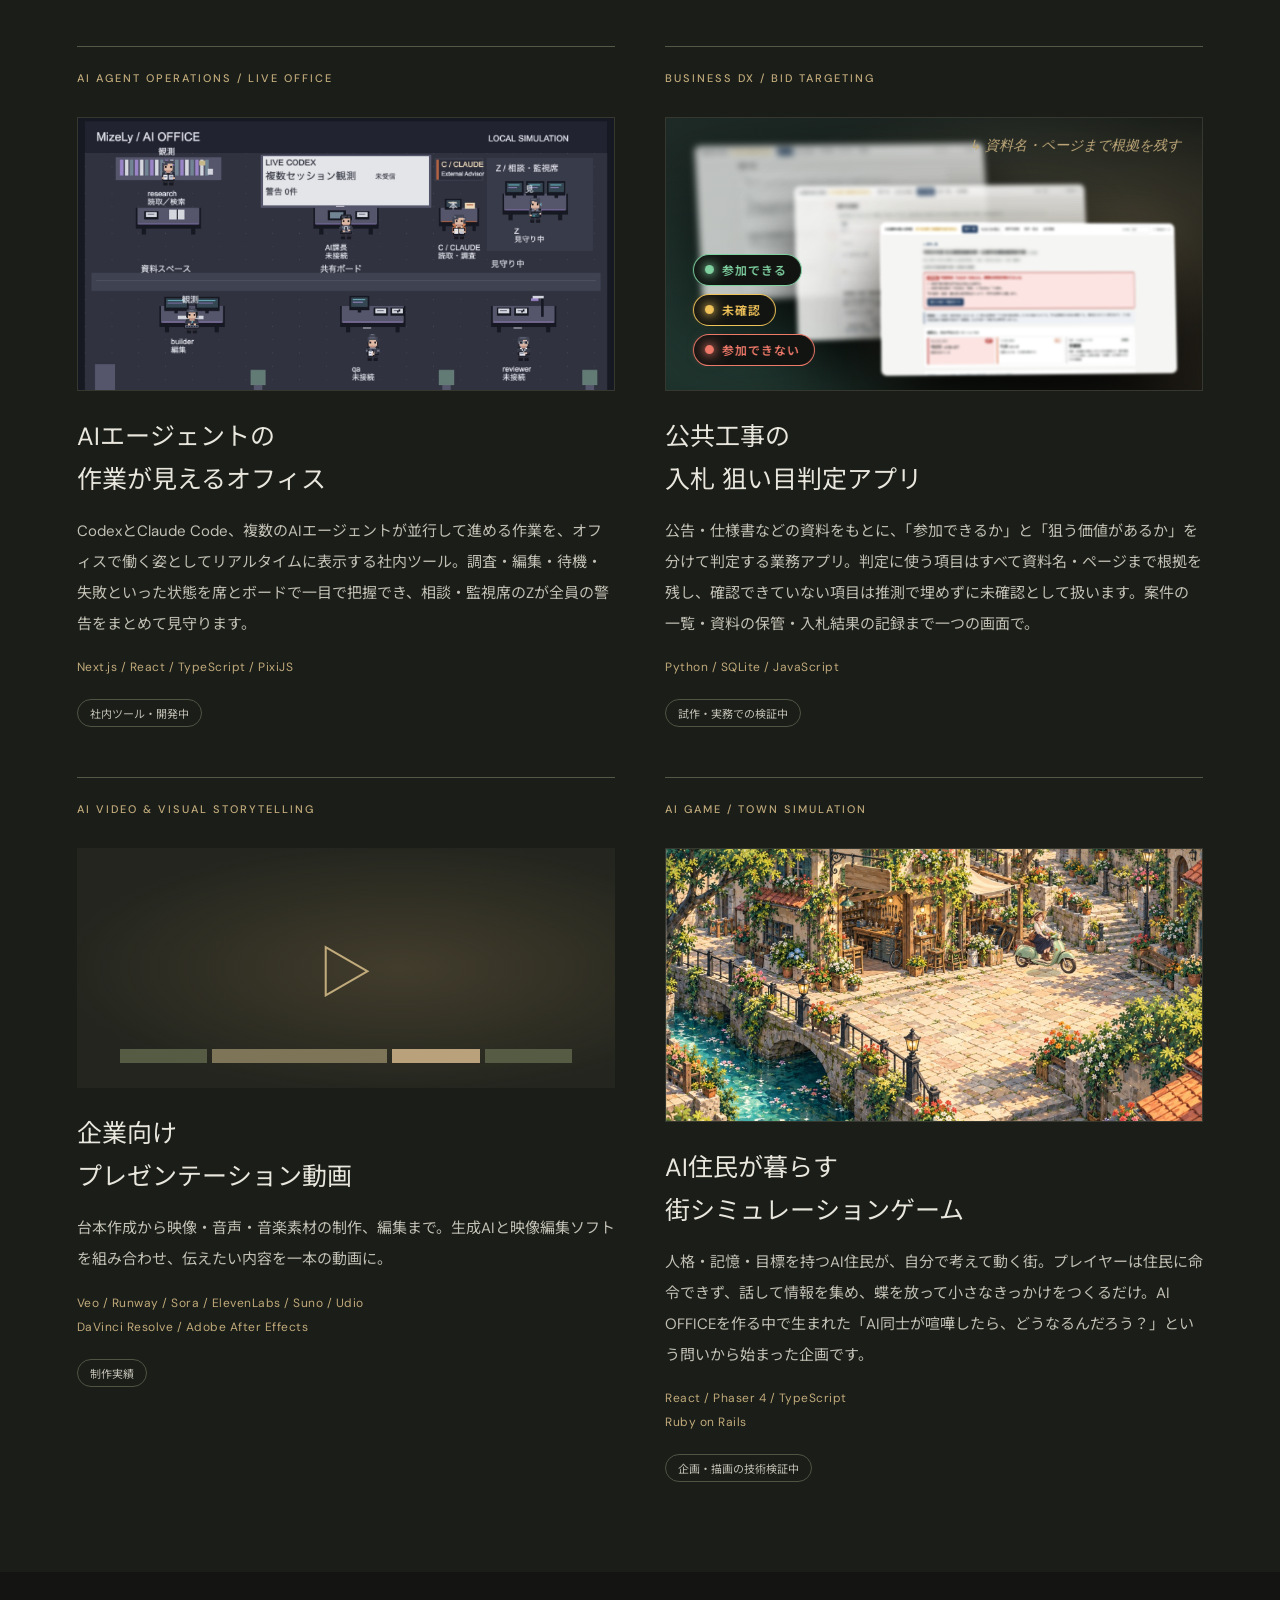
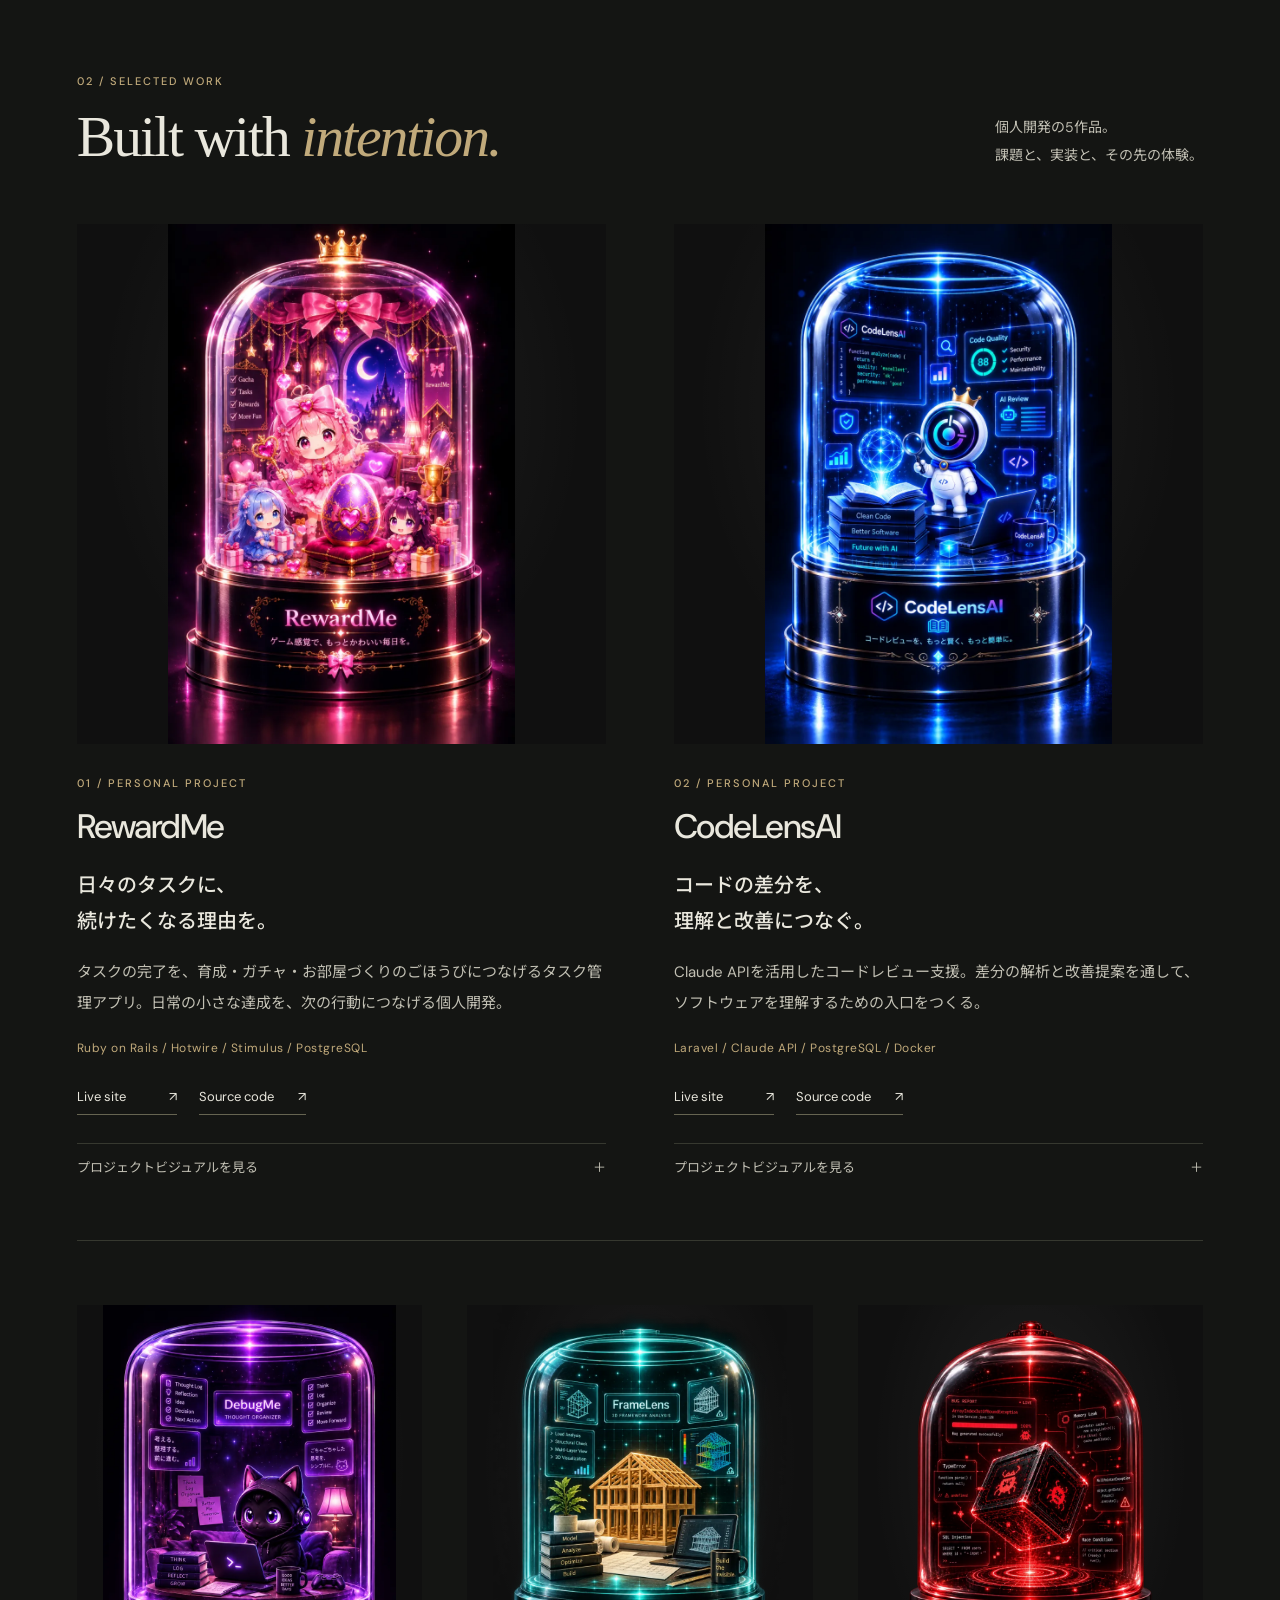
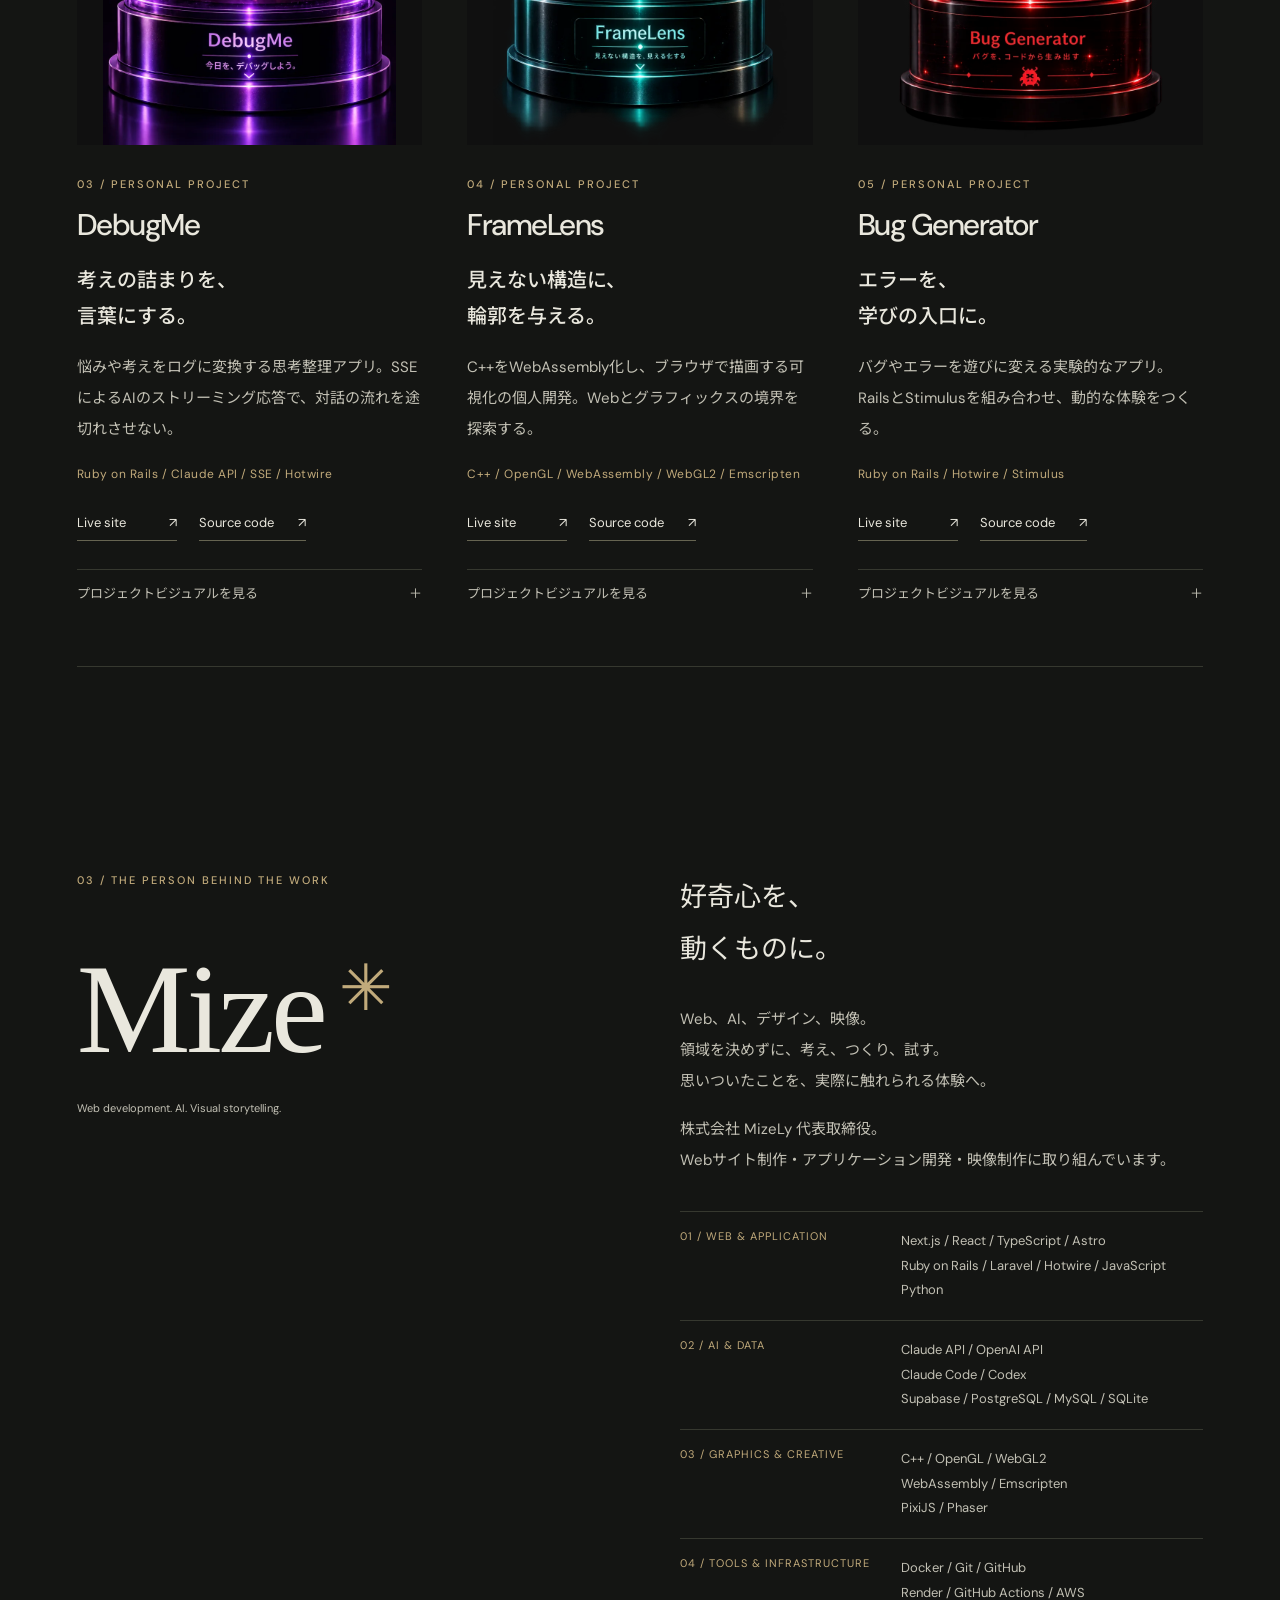
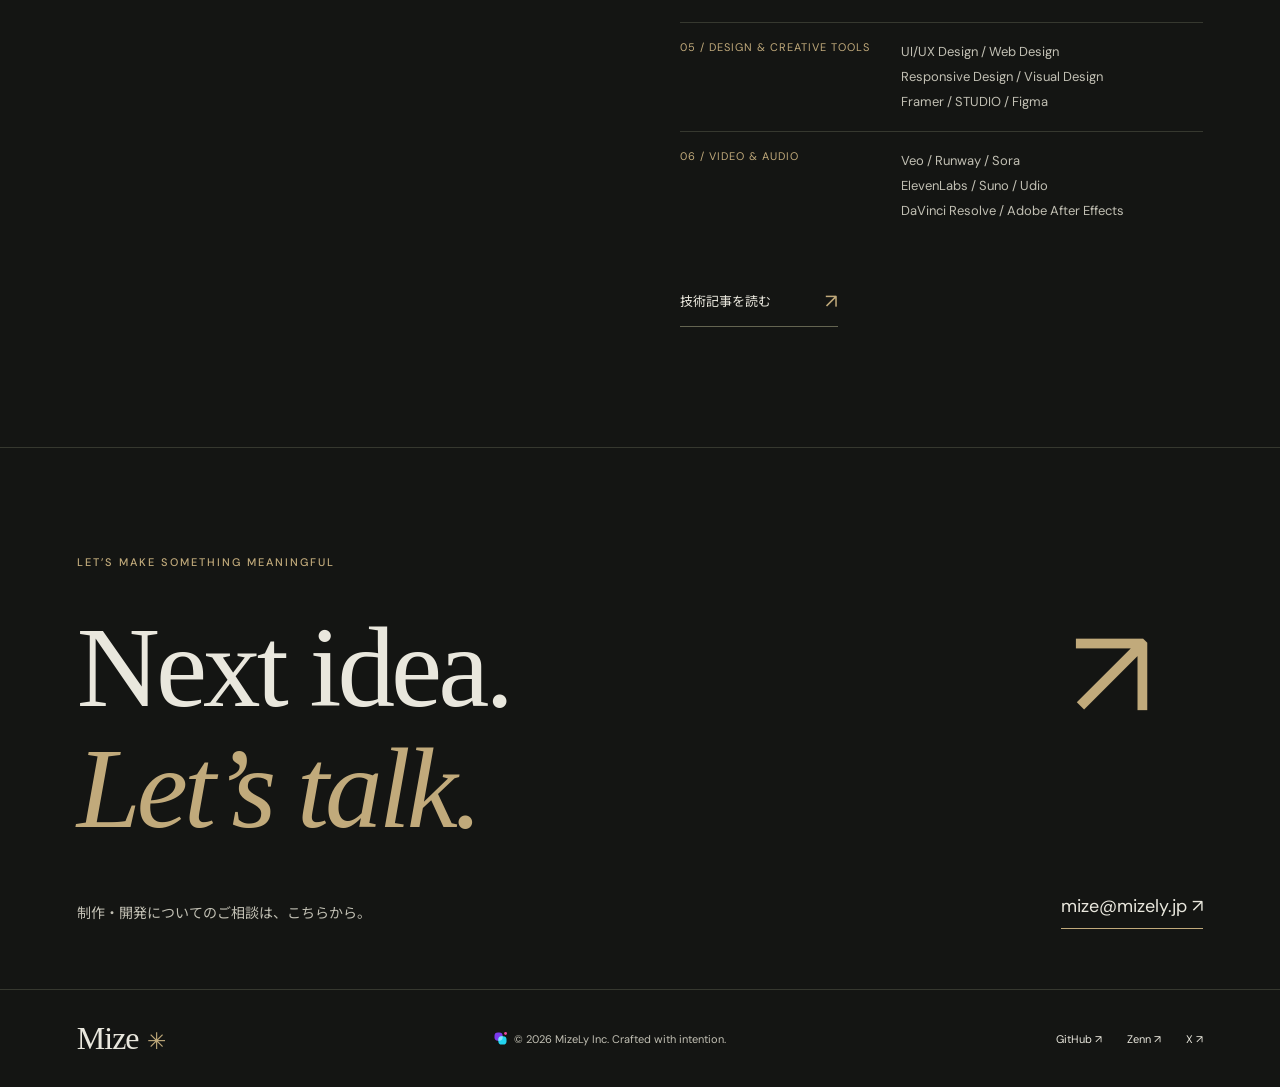
==== commit b9da3e7c: "Portfolio: list Claude Code / Codex under AI & Data skills Co-Authored-By: Claude Opus 5.5 <noreply@" ====
--- a/index.html
+++ b/index.html
@@ -13,7 +13,7 @@
 <article class="project" id="ex-frame"><div class="project-visual frame selected-dome"><span class="visual-number">04</span><img src="cases/framelens-selected.webp" alt="FrameLensの作品ビジュアル" loading="lazy" decoding="async" width="1024" height="1536"><span class="visual-word">FrameLens</span></div><div class="project-copy"><p class="eyebrow">04 / PERSONAL PROJECT</p><h3>FrameLens</h3><p class="project-title">見えない構造に、<br>輪郭を与える。</p><p class="project-desc">C++をWebAssembly化し、ブラウザで描画する可視化の個人開発。Webとグラフィックスの境界を探索する。</p><p class="tech">C++ / OpenGL / WebAssembly / WebGL2 / Emscripten</p><div class="project-links"><a href="https://mize1978.github.io/framelens/" target="_blank" rel="noopener noreferrer">Live site <span>↗</span></a><a href="https://github.com/mize1978/FrameLens" target="_blank" rel="noopener noreferrer">Source code <span>↗</span></a></div><details><summary>プロジェクトビジュアルを見る <span>＋</span></summary><img src="banner-framelens-original.webp" alt="FrameLensの紹介用ビジュアル" loading="lazy" decoding="async" width="1536" height="1024"></details></div></article>
 <article class="project" id="ex-bug"><div class="project-visual bug selected-dome"><span class="visual-number">05</span><img src="cases/buggenerator-selected.webp" alt="Bug Generatorの作品ビジュアル" loading="lazy" decoding="async" width="1024" height="1536"><span class="visual-word">Bug Generator</span></div><div class="project-copy"><p class="eyebrow">05 / PERSONAL PROJECT</p><h3>Bug Generator</h3><p class="project-title">エラーを、<br>学びの入口に。</p><p class="project-desc">バグやエラーを遊びに変える実験的なアプリ。RailsとStimulusを組み合わせ、動的な体験をつくる。</p><p class="tech">Ruby on Rails / Hotwire / Stimulus</p><div class="project-links"><a href="https://bug.mizely.jp/" target="_blank" rel="noopener noreferrer">Live site <span>↗</span></a><a href="https://github.com/mize1978/bug_generator" target="_blank" rel="noopener noreferrer">Source code <span>↗</span></a></div><details><summary>プロジェクトビジュアルを見る <span>＋</span></summary><img src="banner-buggenerator-original.webp" alt="Bug Generatorの紹介用ビジュアル" loading="lazy" decoding="async" width="1726" height="911"></details></div></article></div>
 </div></section>
-<section class="about" id="about"><div><p class="eyebrow">03 / THE PERSON BEHIND THE WORK</p><h2>Mize<span>✳</span></h2><p class="about-role">Web development. AI. Visual storytelling.</p></div><div class="about-copy"><p class="about-lead">好奇心を、<br>動くものに。</p><p>Web、AI、デザイン、映像。<br>領域を決めずに、考え、つくり、試す。<br>思いついたことを、実際に触れられる体験へ。</p><p>株式会社 MizeLy 代表取締役。<br>Webサイト制作・アプリケーション開発・映像制作に取り組んでいます。</p><dl class="skills"><div><dt>01 / WEB & APPLICATION</dt><dd>Next.js / React / TypeScript / Astro<br>Ruby on Rails / Laravel / Hotwire / JavaScript<br>Python</dd></div><div><dt>02 / AI & DATA</dt><dd>Claude API / OpenAI API<br>Supabase / PostgreSQL / MySQL / SQLite</dd></div><div><dt>03 / GRAPHICS & CREATIVE</dt><dd>C++ / OpenGL / WebGL2<br>WebAssembly / Emscripten<br>PixiJS / Phaser</dd></div><div><dt>04 / TOOLS & INFRASTRUCTURE</dt><dd>Docker / Git / GitHub<br>Render / GitHub Actions / AWS</dd></div><div><dt>05 / DESIGN & CREATIVE TOOLS</dt><dd>UI/UX Design / Web Design<br>Responsive Design / Visual Design<br>Framer / STUDIO / Figma</dd></div><div><dt>06 / VIDEO &amp; AUDIO</dt><dd>Veo / Runway / Sora<br>ElevenLabs / Suno / Udio<br>DaVinci Resolve / Adobe After Effects</dd></div></dl><a class="text-link" href="https://zenn.dev/mizel1978" target="_blank" rel="noopener noreferrer">技術記事を読む <span>↗</span></a></div></section>
+<section class="about" id="about"><div><p class="eyebrow">03 / THE PERSON BEHIND THE WORK</p><h2>Mize<span>✳</span></h2><p class="about-role">Web development. AI. Visual storytelling.</p></div><div class="about-copy"><p class="about-lead">好奇心を、<br>動くものに。</p><p>Web、AI、デザイン、映像。<br>領域を決めずに、考え、つくり、試す。<br>思いついたことを、実際に触れられる体験へ。</p><p>株式会社 MizeLy 代表取締役。<br>Webサイト制作・アプリケーション開発・映像制作に取り組んでいます。</p><dl class="skills"><div><dt>01 / WEB & APPLICATION</dt><dd>Next.js / React / TypeScript / Astro<br>Ruby on Rails / Laravel / Hotwire / JavaScript<br>Python</dd></div><div><dt>02 / AI & DATA</dt><dd>Claude API / OpenAI API<br>Claude Code / Codex<br>Supabase / PostgreSQL / MySQL / SQLite</dd></div><div><dt>03 / GRAPHICS & CREATIVE</dt><dd>C++ / OpenGL / WebGL2<br>WebAssembly / Emscripten<br>PixiJS / Phaser</dd></div><div><dt>04 / TOOLS & INFRASTRUCTURE</dt><dd>Docker / Git / GitHub<br>Render / GitHub Actions / AWS</dd></div><div><dt>05 / DESIGN & CREATIVE TOOLS</dt><dd>UI/UX Design / Web Design<br>Responsive Design / Visual Design<br>Framer / STUDIO / Figma</dd></div><div><dt>06 / VIDEO &amp; AUDIO</dt><dd>Veo / Runway / Sora<br>ElevenLabs / Suno / Udio<br>DaVinci Resolve / Adobe After Effects</dd></div></dl><a class="text-link" href="https://zenn.dev/mizel1978" target="_blank" rel="noopener noreferrer">技術記事を読む <span>↗</span></a></div></section>
 <section class="contact" id="contact"><p class="eyebrow">LET’S MAKE SOMETHING MEANINGFUL</p><h2>Next idea.<br><em>Let’s talk.</em><span>↗</span></h2><div class="contact-bottom"><p>制作・開発についてのご相談は、こちらから。</p><a href="mailto:mize@mizely.jp">mize@mizely.jp ↗</a></div></section></main>
 <footer><a class="logo" href="#top">Mize<span>✳</span></a><p><a class="footer-company" href="https://mizely.jp/" target="_blank" rel="noopener noreferrer"><img src="mizely-symbol.svg" alt="" width="13" height="13">© 2026 MizeLy Inc.</a> Crafted with intention.</p><div><a href="https://github.com/mize1978" target="_blank" rel="noopener noreferrer">GitHub ↗</a><a href="https://zenn.dev/mizel1978" target="_blank" rel="noopener noreferrer">Zenn ↗</a><a href="https://x.com/mizelategm66172" target="_blank" rel="noopener noreferrer">X ↗</a></div></footer><script>
 /* 円筒の試作。回転は CSS。ここは停止ボタンだけ。 */
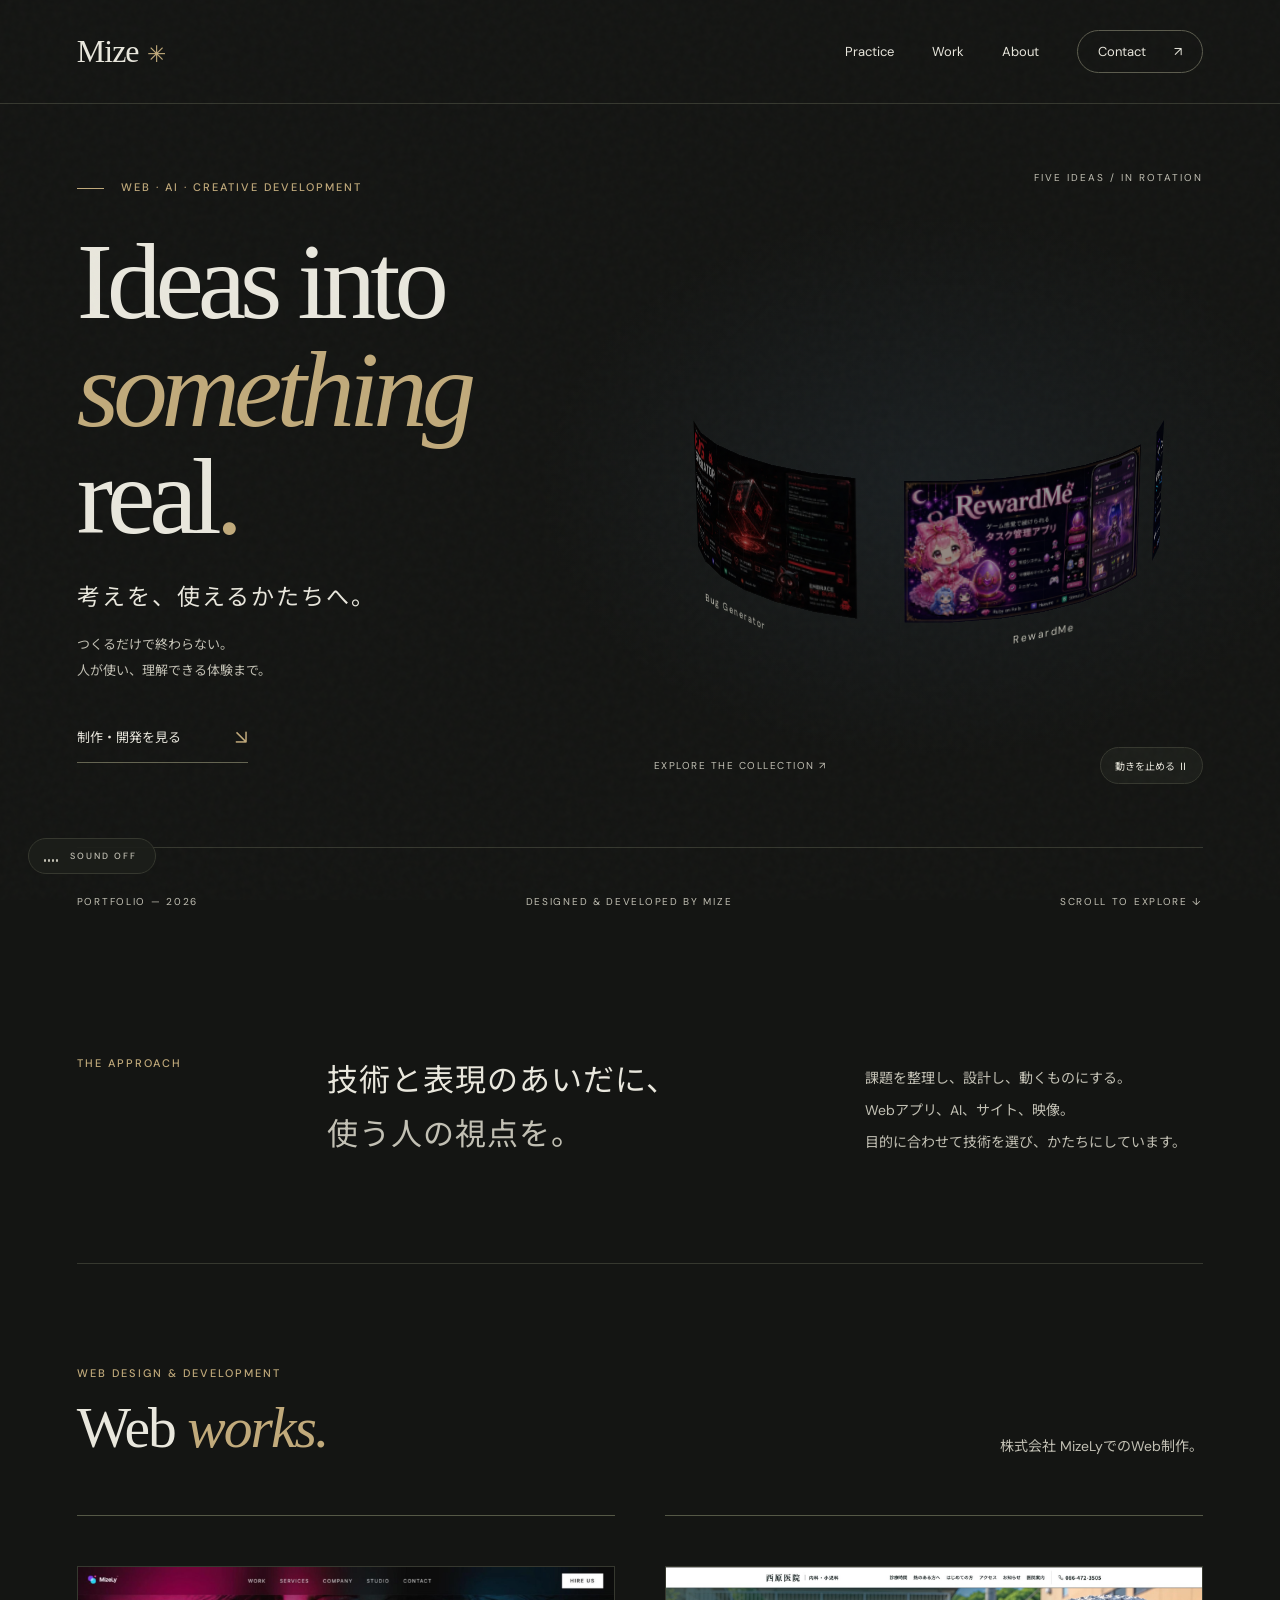
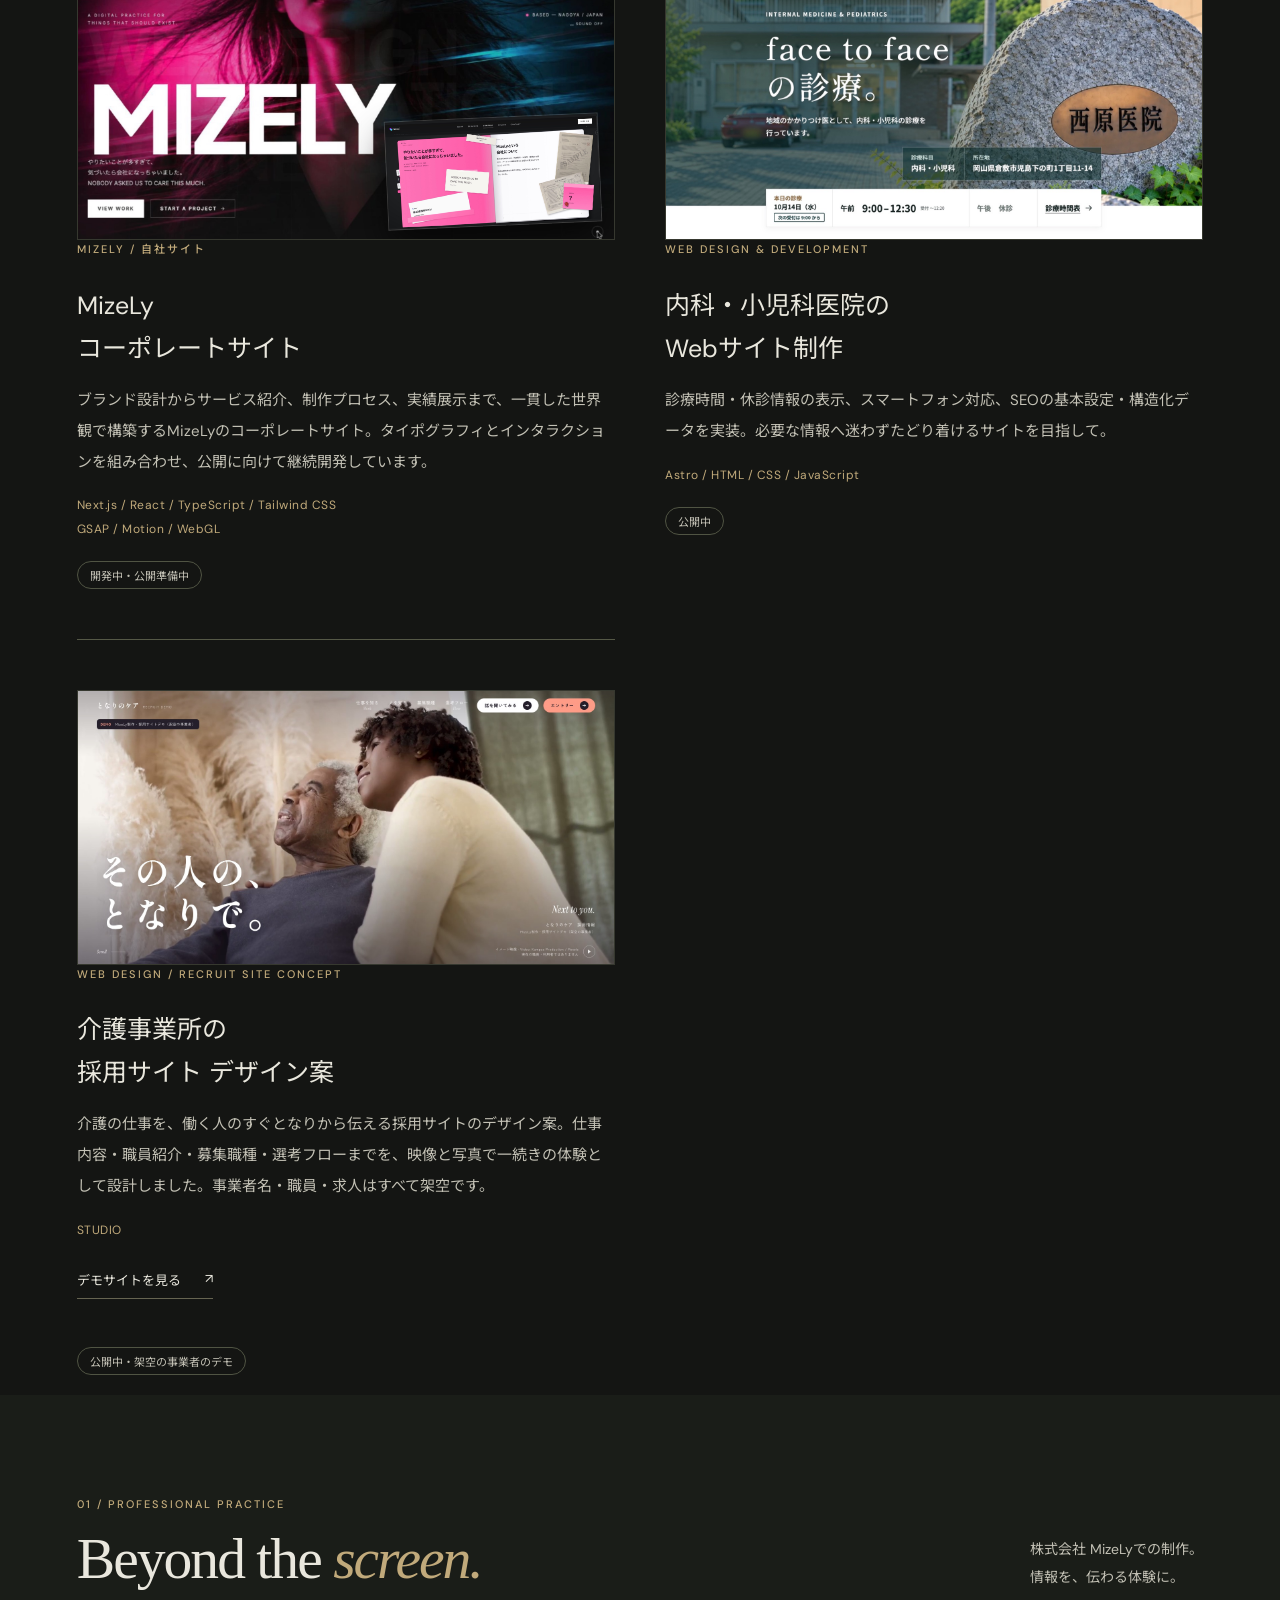
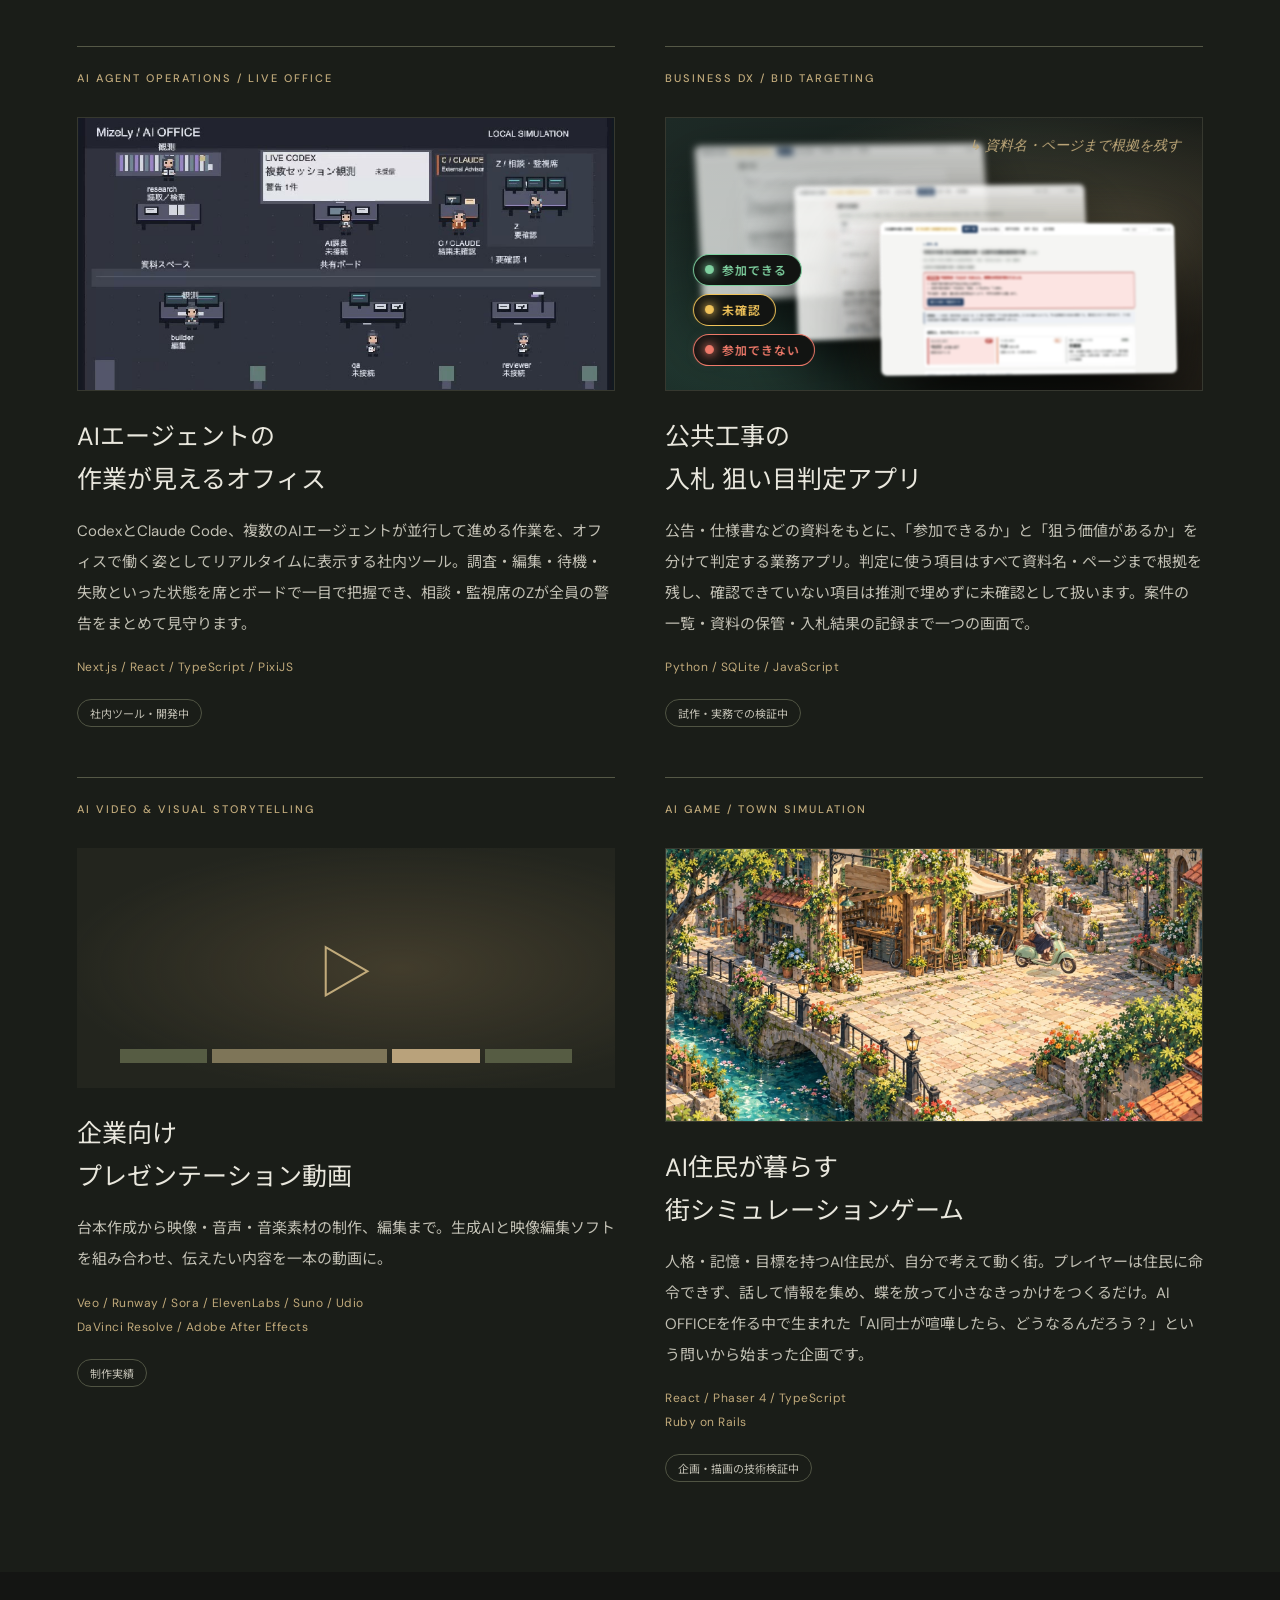
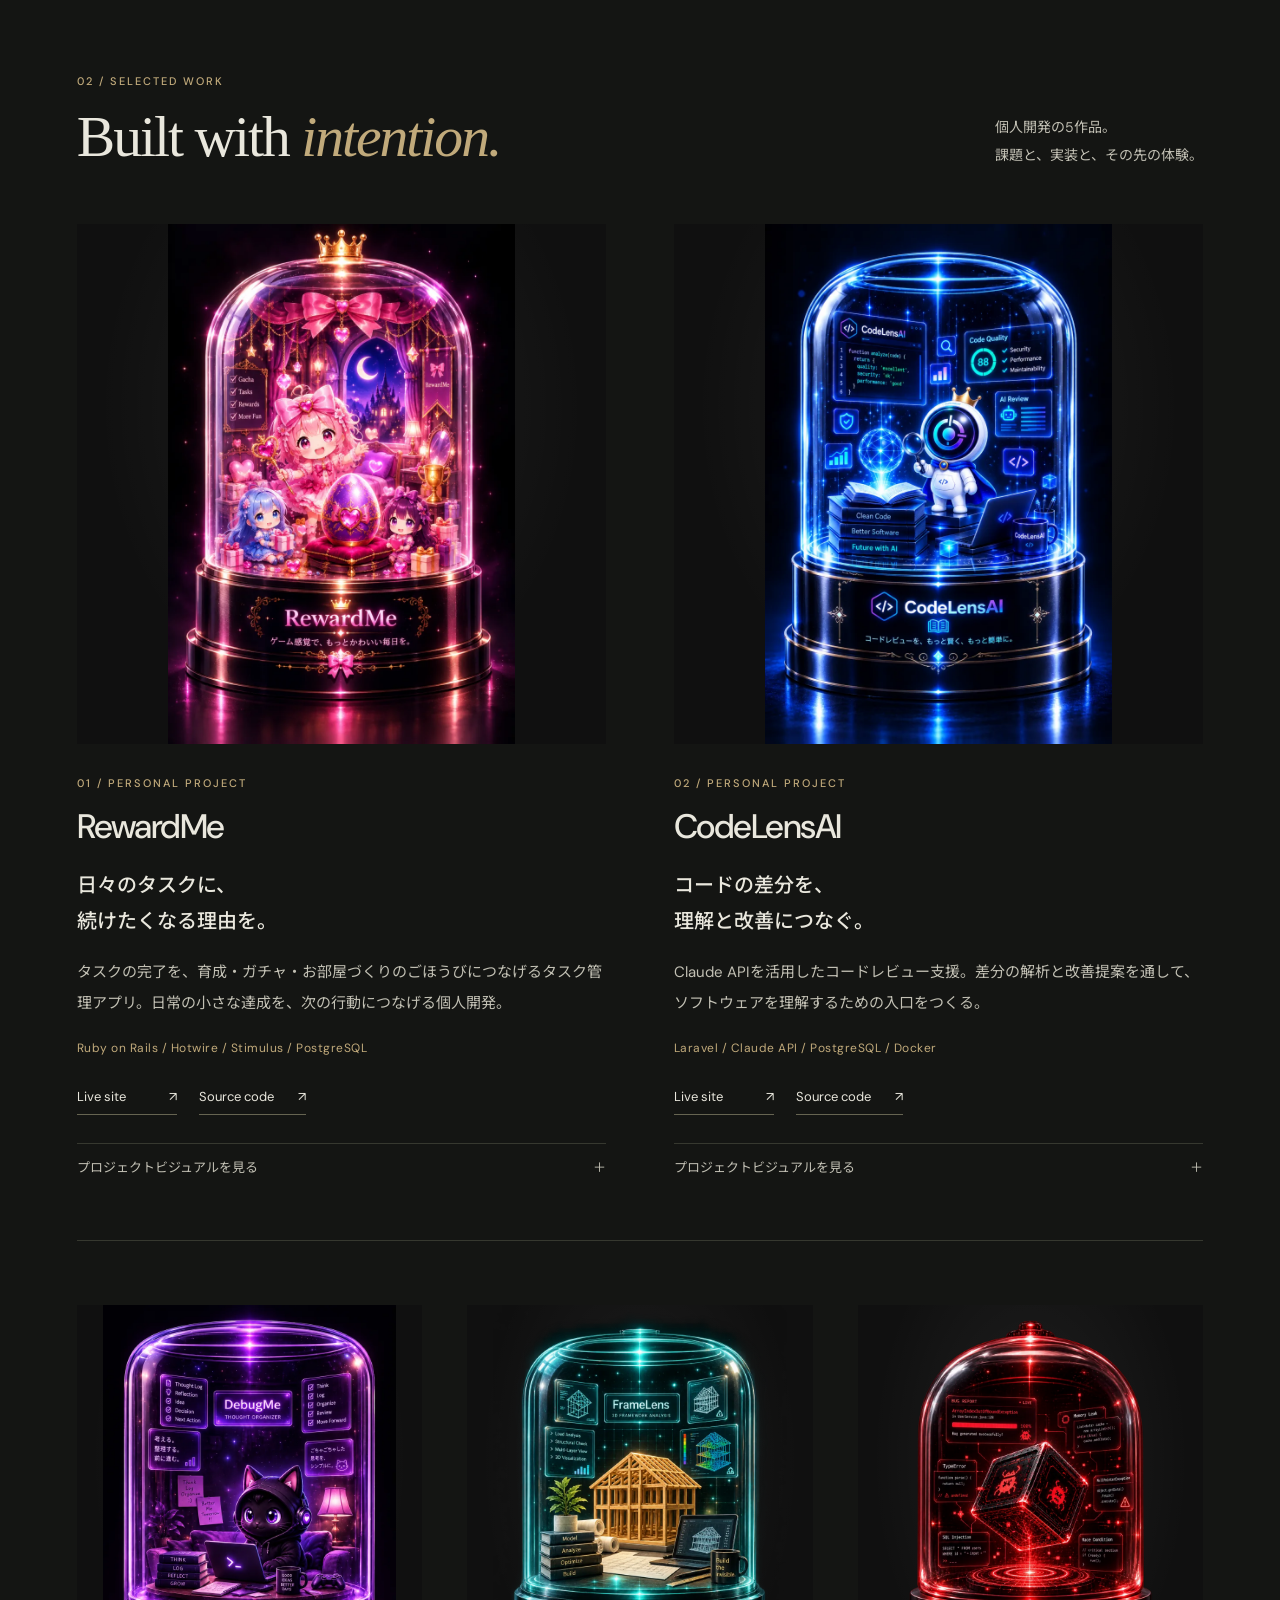
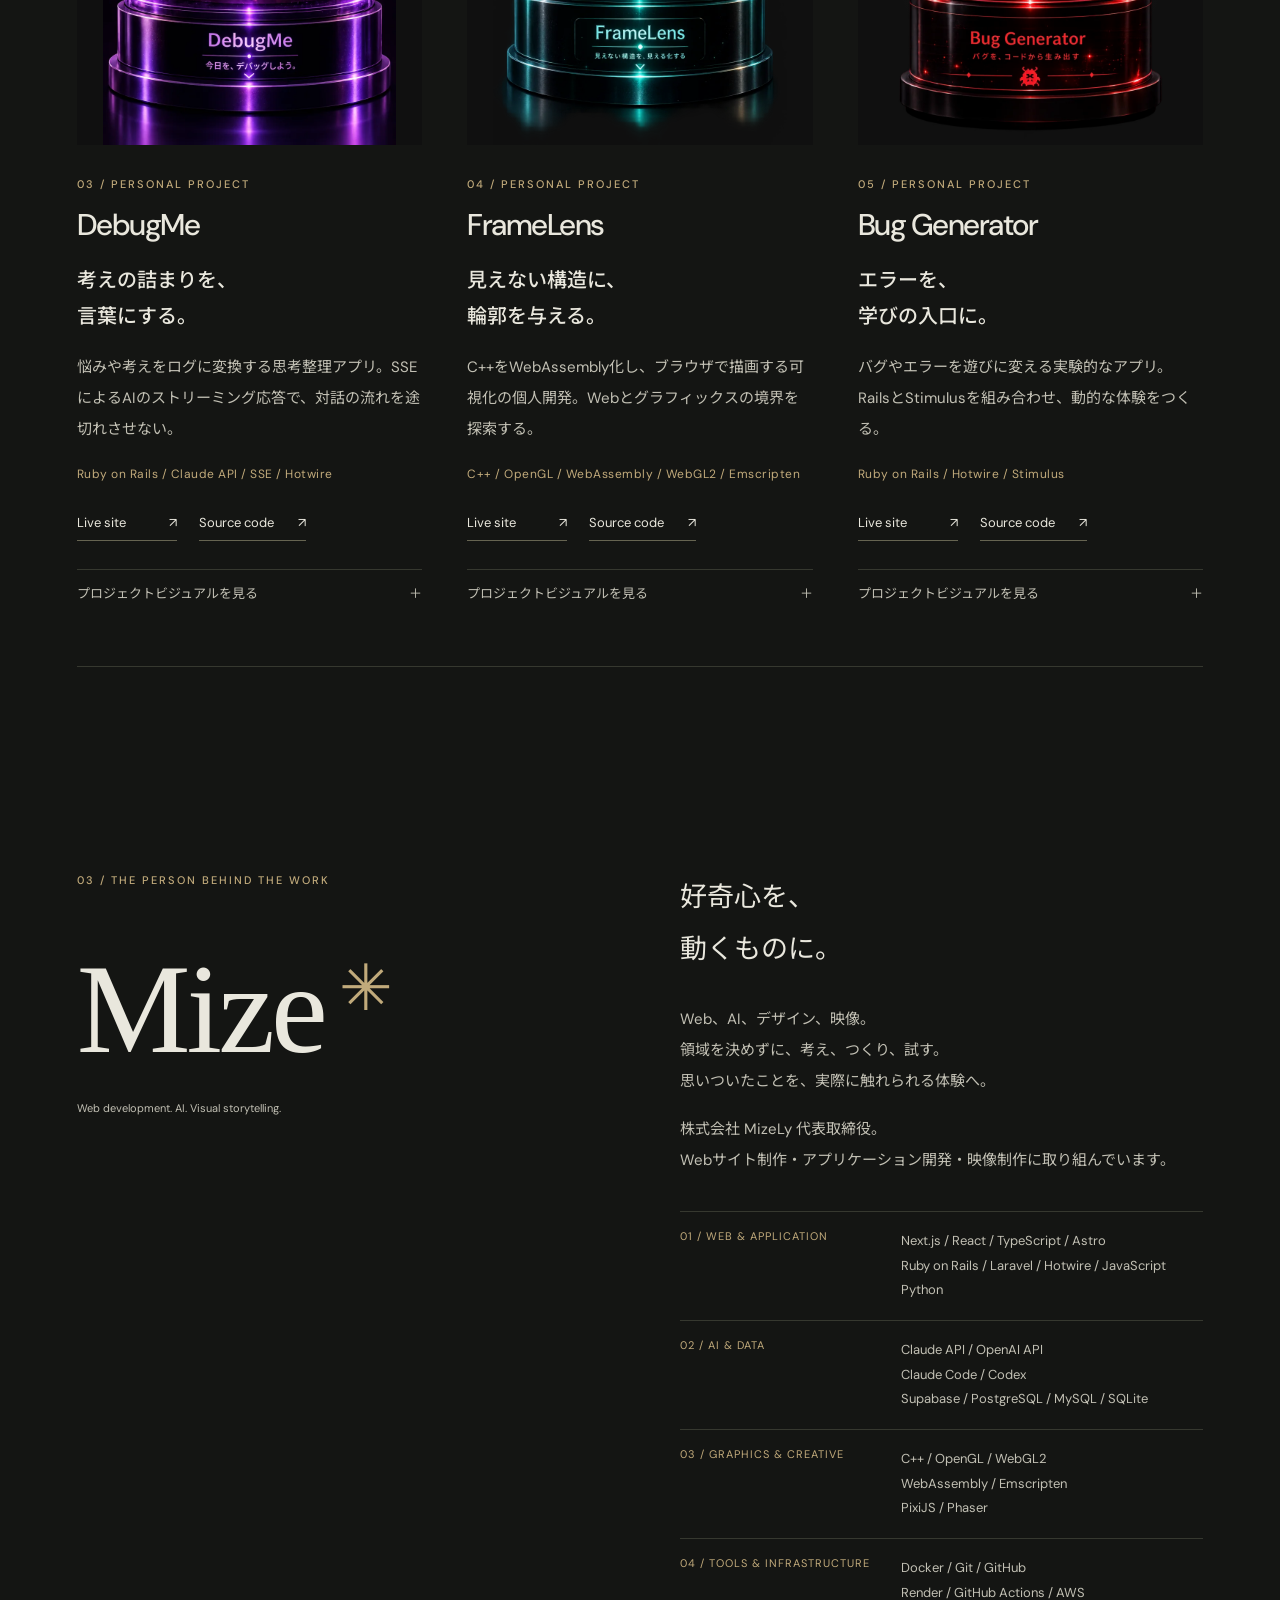
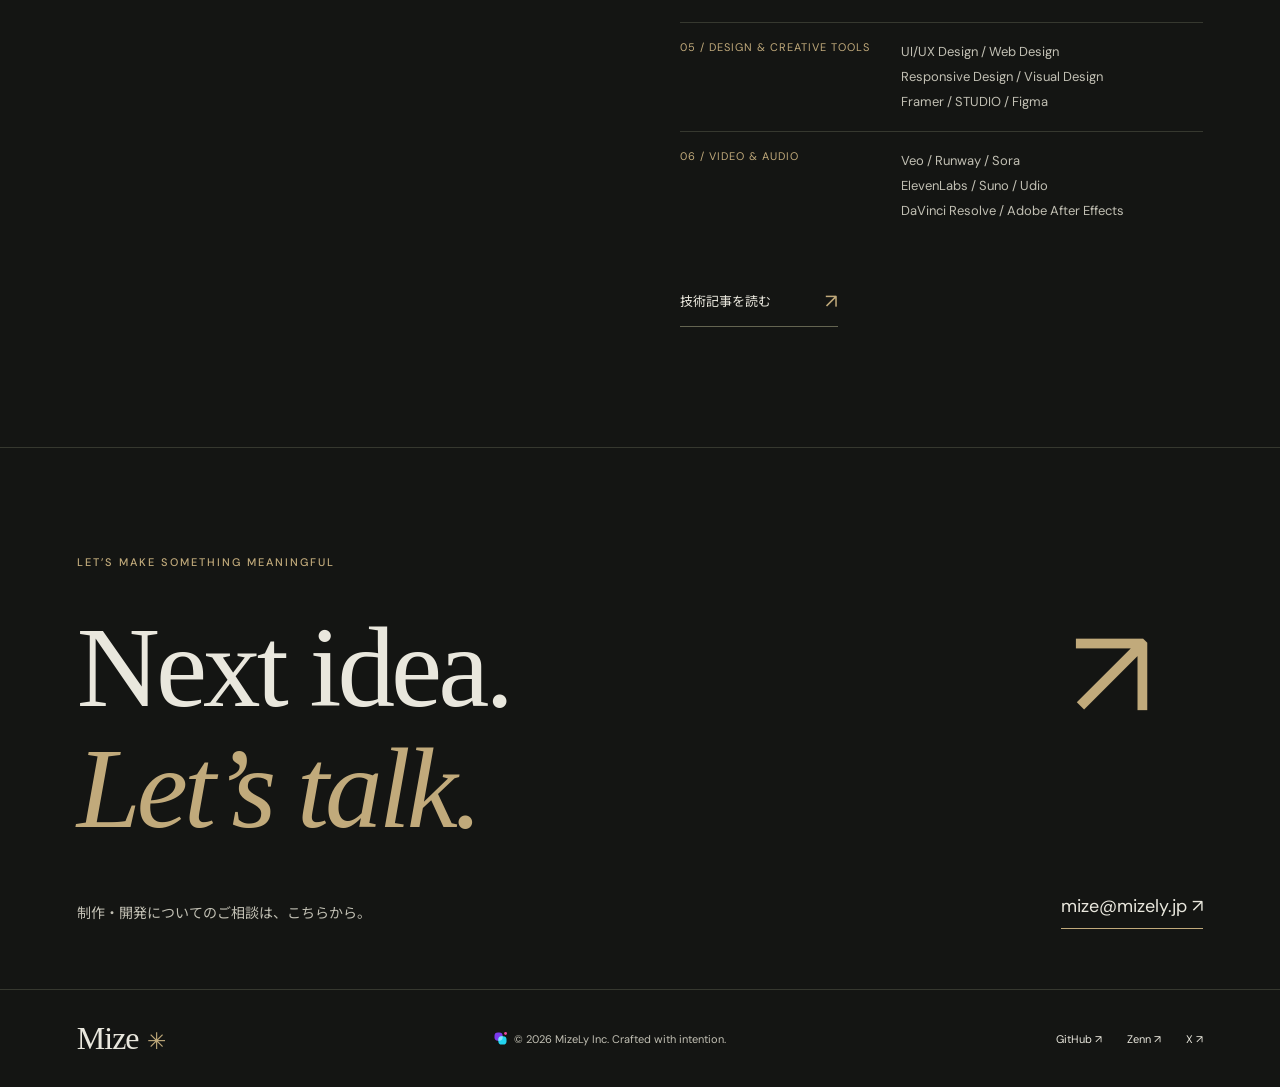
==== commit c02e0162: "Portfolio: play a looping AI OFFICE clip on the Practice card - Muted, looping, inline video recorde" ====
--- a/index.html
+++ b/index.html
@@ -2,11 +2,11 @@
 <html lang="ja"><head><meta charset="utf-8"><meta name="viewport" content="width=device-width,initial-scale=1">
 <title>Mize — Web, AI & Creative Development</title><meta name="description" content="Mizeのポートフォリオ。Web・AIアプリの個人開発、MizeLyでのWebサイト・動画制作。RewardMe、CodeLensAI、DebugMeなどの制作内容と使用技術を紹介します。">
 <link rel="canonical" href="https://mize1978.github.io/"><meta property="og:type" content="website"><meta property="og:site_name" content="Mize Portfolio"><meta property="og:title" content="Mize — Web, AI & Creative Development"><meta property="og:description" content="考えを、使えるかたちへ。Web・AI・映像をつなぐ制作と開発。"><meta property="og:url" content="https://mize1978.github.io/"><meta property="og:image" content="https://mize1978.github.io/og.jpg"><meta name="twitter:card" content="summary_large_image">
-<link rel="stylesheet" href="portfolio.css?v=20261101-practice"><link rel="preconnect" href="https://fonts.googleapis.com"><link rel="preconnect" href="https://fonts.gstatic.com" crossorigin><link href="https://fonts.googleapis.com/css2?family=DM+Sans:wght@400;500;600;700&family=Noto+Sans+JP:wght@400;500;700&display=swap" rel="stylesheet"></head><body id="top">
+<link rel="stylesheet" href="portfolio.css?v=20261102-video"><link rel="preconnect" href="https://fonts.googleapis.com"><link rel="preconnect" href="https://fonts.gstatic.com" crossorigin><link href="https://fonts.googleapis.com/css2?family=DM+Sans:wght@400;500;600;700&family=Noto+Sans+JP:wght@400;500;700&display=swap" rel="stylesheet"></head><body id="top">
 <a class="skip" href="#main">本文へ移動</a><header class="header"><a class="logo" href="#top">Mize<span>✳</span></a><nav aria-label="メイン"><a href="#web">Practice</a><a href="#work">Work</a><a href="#about">About</a><a class="contact-nav" href="mailto:mize@mizely.jp">Contact <span>↗</span></a></nav></header>
 <main id="main"><section class="hero"><div class="hero-copy"><p class="eyebrow"><span class="line"></span> WEB · AI · CREATIVE DEVELOPMENT</p><h1>Ideas into<br><em>something</em><br>real<span class="gold">.</span></h1><p class="hero-ja">考えを、使えるかたちへ。</p><p class="hero-note">つくるだけで終わらない。<br>人が使い、理解できる体験まで。</p><a class="text-link" href="#web">制作・開発を見る <span>↘</span></a></div><div class="hero-art kinetic-gallery"><span class="gallery-label">FIVE IDEAS / IN ROTATION</span><div class="gallery-stage cyl-stage"><div class="cyl-ring" id="cyl-ring" style="--S:6;--N:35"><a class="cyl-work" href="#ex-reward" aria-label="RewardMe" style="--w:0;--img:url('banner-rewardme.jpg')"><i style="--j:0"></i><i style="--j:1"></i><i style="--j:2"></i><i style="--j:3"></i><i style="--j:4"></i><i style="--j:5"></i><span>RewardMe</span></a><a class="cyl-work" href="#ex-lens" aria-label="CodeLensAI" style="--w:1;--img:url('banner-codelensai.jpg')"><i style="--j:0"></i><i style="--j:1"></i><i style="--j:2"></i><i style="--j:3"></i><i style="--j:4"></i><i style="--j:5"></i><span>CodeLensAI</span></a><a class="cyl-work" href="#ex-debug" aria-label="DebugMe" style="--w:2;--img:url('banner-debugme.jpg')"><i style="--j:0"></i><i style="--j:1"></i><i style="--j:2"></i><i style="--j:3"></i><i style="--j:4"></i><i style="--j:5"></i><span>DebugMe</span></a><a class="cyl-work" href="#ex-frame" aria-label="FrameLens" style="--w:3;--img:url('banner-framelens.jpg')"><i style="--j:0"></i><i style="--j:1"></i><i style="--j:2"></i><i style="--j:3"></i><i style="--j:4"></i><i style="--j:5"></i><span>FrameLens</span></a><a class="cyl-work" href="#ex-bug" aria-label="Bug Generator" style="--w:4;--img:url('banner-buggenerator-original.webp')"><i style="--j:0"></i><i style="--j:1"></i><i style="--j:2"></i><i style="--j:3"></i><i style="--j:4"></i><i style="--j:5"></i><span>Bug Generator</span></a></div></div><div class="gallery-controls"><span>EXPLORE THE COLLECTION ↗</span><button type="button" id="gallery-toggle" aria-pressed="false">動きを止める Ⅱ</button></div></div><div class="hero-bottom"><span>PORTFOLIO — 2026</span><span>DESIGNED & DEVELOPED BY MIZE</span><a href="#web" aria-label="作品一覧へ">SCROLL TO EXPLORE ↓</a></div></section>
 <section class="intro"><p class="eyebrow">THE APPROACH</p><h2>技術と表現のあいだに、<br><span>使う人の視点を。</span></h2><p>課題を整理し、設計し、動くものにする。<br>Webアプリ、AI、サイト、映像。<br>目的に合わせて技術を選び、かたちにしています。</p></section>
-<section class="works works-web" id="web"><div class="section-head"><div><p class="eyebrow">WEB DESIGN & DEVELOPMENT</p><h2>Web <em>works.</em></h2></div><p>株式会社 MizeLyでのWeb制作。</p></div><div class="practice-grid web-work-grid"><article><figure class="web-shot web-shot-stack"><img src="cases/web-mizely.jpg" alt="MizeLy コーポレートサイトのトップ画面" width="1600" height="815" loading="lazy" decoding="async"><img class="web-shot-layer" src="cases/web-mizely-company.jpg" alt="MizeLy 会社紹介ページ。手帳を開いたようなレイアウト" width="1600" height="815" loading="lazy" decoding="async"></figure><p class="eyebrow">MIZELY / 自社サイト</p><h3>MizeLy<br>コーポレートサイト</h3><p>ブランド設計からサービス紹介、制作プロセス、実績展示まで、一貫した世界観で構築するMizeLyのコーポレートサイト。タイポグラフィとインタラクションを組み合わせ、公開に向けて継続開発しています。</p><p class="tech">Next.js / React / TypeScript / Tailwind CSS<br>GSAP / Motion / WebGL</p><span class="status">開発中・公開準備中</span></article><article><figure class="web-shot"><img src="cases/web-clinic.jpg" alt="内科・小児科医院サイトのトップ画面" width="1600" height="829" loading="lazy" decoding="async"></figure><p class="eyebrow">WEB DESIGN & DEVELOPMENT</p><h3>内科・小児科医院の<br>Webサイト制作</h3><p>診療時間・休診情報の表示、スマートフォン対応、SEOの基本設定・構造化データを実装。必要な情報へ迷わずたどり着けるサイトを目指して。</p><p class="tech">Astro / HTML / CSS / JavaScript</p><span class="status">公開中</span></article><article><figure class="web-shot"><img src="cases/web-tonari-demo.jpg" alt="介護事業所の採用サイトのデザイン案。高齢の男性と女性が並んで上を見上げる映像に「その人の、となりで。」のコピー。架空の事業者によるデモ" width="1600" height="815" loading="lazy" decoding="async"></figure><p class="eyebrow">WEB DESIGN / RECRUIT SITE CONCEPT</p><h3>介護事業所の<br>採用サイト デザイン案</h3><p>介護の仕事を、働く人のすぐとなりから伝える採用サイトのデザイン案。仕事内容・職員紹介・募集職種・選考フローまでを、映像と写真で一続きの体験として設計しました。事業者名・職員・求人はすべて架空です。</p><p class="tech">STUDIO</p><div class="project-links"><a href="https://mizely-care-recruit-demo.pages.dev/" target="_blank" rel="noopener">デモサイトを見る<span>↗</span></a></div><span class="status">公開中・架空の事業者のデモ</span></article></div></section><section id="practice" class="practice"><div class="section-head"><div><p class="eyebrow">01 / PROFESSIONAL PRACTICE</p><h2>Beyond the <em>screen.</em></h2></div><p>株式会社 MizeLyでの制作。<br>情報を、伝わる体験に。</p></div><div class="practice-grid"><article><p class="eyebrow">AI AGENT OPERATIONS / LIVE OFFICE</p><figure class="web-shot"><img src="cases/practice-ai-office.jpg" alt="AI OFFICEのLIVE画面。ピクセルアートのオフィスで、調査・実装担当のキャラクターが作業中。右上には外部アドバイザー役のC / CLAUDEが、相談・監視席のZの隣に座っている" width="1600" height="815" loading="lazy" decoding="async"></figure><h3>AIエージェントの<br>作業が見えるオフィス</h3><p>CodexとClaude Code、複数のAIエージェントが並行して進める作業を、オフィスで働く姿としてリアルタイムに表示する社内ツール。調査・編集・待機・失敗といった状態を席とボードで一目で把握でき、相談・監視席のZが全員の警告をまとめて見守ります。</p><p class="tech">Next.js / React / TypeScript / PixiJS</p><span class="status">社内ツール・開発中</span></article><article><p class="eyebrow">BUSINESS DX / BID TARGETING</p><figure class="web-shot bid-stage"><img class="bid-s bid-s1" src="cases/practice-bid-app.jpg" alt="入札案件の狙い目判定アプリの案件一覧画面。案件ごとに締切・判定の信号・適合度・状態が並ぶ（案件名と発注機関はぼかし処理）" width="1600" height="815" loading="lazy" decoding="async"><img class="bid-s bid-s2" src="cases/practice-bid-new.jpg" alt="案件の登録画面。資料に書かれていないことは未確認のまま残すよう案内している" width="1600" height="815" loading="lazy" decoding="async"><img class="bid-s bid-s3" src="cases/practice-bid-result.jpg" alt="判定結果の画面。締切と次にやることが3枚のカードで並ぶ（案件名はぼかし処理）" width="1600" height="815" loading="lazy" decoding="async"><span class="bid-signals" aria-hidden="true"><i class="sg-go">参加できる</i><i class="sg-un">未確認</i><i class="sg-no">参加できない</i></span><span class="bid-trace" aria-hidden="true">↳ 資料名・ページまで根拠を残す</span></figure><h3>公共工事の<br>入札 狙い目判定アプリ</h3><p>公告・仕様書などの資料をもとに、「参加できるか」と「狙う価値があるか」を分けて判定する業務アプリ。判定に使う項目はすべて資料名・ページまで根拠を残し、確認できていない項目は推測で埋めずに未確認として扱います。案件の一覧・資料の保管・入札結果の記録まで一つの画面で。</p><p class="tech">Python / SQLite / JavaScript</p><span class="status">試作・実務での検証中</span></article><article><p class="eyebrow">AI VIDEO & VISUAL STORYTELLING</p><div class="abstract-video" aria-hidden="true"><span class="play">▷</span><div class="timeline"><i></i><i></i><i></i><i></i></div></div><h3>企業向け<br>プレゼンテーション動画</h3><p>台本作成から映像・音声・音楽素材の制作、編集まで。生成AIと映像編集ソフトを組み合わせ、伝えたい内容を一本の動画に。</p><p class="tech">Veo / Runway / Sora / ElevenLabs / Suno / Udio<br>DaVinci Resolve / Adobe After Effects</p><span class="status">制作実績</span></article><article><p class="eyebrow">AI GAME / TOWN SIMULATION</p><figure class="web-shot"><img src="cases/practice-butterfly-art.jpg" alt="Butterfly Townのアート試作。花とつるに覆われた石造りの街で、麦わら帽子の女の子がミント色のスクーターに乗っている。手前には水路と石の橋" width="1600" height="815" loading="lazy" decoding="async"></figure><h3>AI住民が暮らす<br>街シミュレーションゲーム</h3><p>人格・記憶・目標を持つAI住民が、自分で考えて動く街。プレイヤーは住民に命令できず、話して情報を集め、蝶を放って小さなきっかけをつくるだけ。AI OFFICEを作る中で生まれた「AI同士が喧嘩したら、どうなるんだろう？」という問いから始まった企画です。</p><p class="tech">React / Phaser 4 / TypeScript<br>Ruby on Rails</p><span class="status">企画・描画の技術検証中</span></article></div></section><section class="works" id="work"><div class="section-head"><div><p class="eyebrow">02 / SELECTED WORK</p><h2>Built with <em>intention.</em></h2></div><p>個人開発の5作品。<br>課題と、実装と、その先の体験。</p></div><div class="work-list">
+<section class="works works-web" id="web"><div class="section-head"><div><p class="eyebrow">WEB DESIGN & DEVELOPMENT</p><h2>Web <em>works.</em></h2></div><p>株式会社 MizeLyでのWeb制作。</p></div><div class="practice-grid web-work-grid"><article><figure class="web-shot web-shot-stack"><img src="cases/web-mizely.jpg" alt="MizeLy コーポレートサイトのトップ画面" width="1600" height="815" loading="lazy" decoding="async"><img class="web-shot-layer" src="cases/web-mizely-company.jpg" alt="MizeLy 会社紹介ページ。手帳を開いたようなレイアウト" width="1600" height="815" loading="lazy" decoding="async"></figure><p class="eyebrow">MIZELY / 自社サイト</p><h3>MizeLy<br>コーポレートサイト</h3><p>ブランド設計からサービス紹介、制作プロセス、実績展示まで、一貫した世界観で構築するMizeLyのコーポレートサイト。タイポグラフィとインタラクションを組み合わせ、公開に向けて継続開発しています。</p><p class="tech">Next.js / React / TypeScript / Tailwind CSS<br>GSAP / Motion / WebGL</p><span class="status">開発中・公開準備中</span></article><article><figure class="web-shot"><img src="cases/web-clinic.jpg" alt="内科・小児科医院サイトのトップ画面" width="1600" height="829" loading="lazy" decoding="async"></figure><p class="eyebrow">WEB DESIGN & DEVELOPMENT</p><h3>内科・小児科医院の<br>Webサイト制作</h3><p>診療時間・休診情報の表示、スマートフォン対応、SEOの基本設定・構造化データを実装。必要な情報へ迷わずたどり着けるサイトを目指して。</p><p class="tech">Astro / HTML / CSS / JavaScript</p><span class="status">公開中</span></article><article><figure class="web-shot"><img src="cases/web-tonari-demo.jpg" alt="介護事業所の採用サイトのデザイン案。高齢の男性と女性が並んで上を見上げる映像に「その人の、となりで。」のコピー。架空の事業者によるデモ" width="1600" height="815" loading="lazy" decoding="async"></figure><p class="eyebrow">WEB DESIGN / RECRUIT SITE CONCEPT</p><h3>介護事業所の<br>採用サイト デザイン案</h3><p>介護の仕事を、働く人のすぐとなりから伝える採用サイトのデザイン案。仕事内容・職員紹介・募集職種・選考フローまでを、映像と写真で一続きの体験として設計しました。事業者名・職員・求人はすべて架空です。</p><p class="tech">STUDIO</p><div class="project-links"><a href="https://mizely-care-recruit-demo.pages.dev/" target="_blank" rel="noopener">デモサイトを見る<span>↗</span></a></div><span class="status">公開中・架空の事業者のデモ</span></article></div></section><section id="practice" class="practice"><div class="section-head"><div><p class="eyebrow">01 / PROFESSIONAL PRACTICE</p><h2>Beyond the <em>screen.</em></h2></div><p>株式会社 MizeLyでの制作。<br>情報を、伝わる体験に。</p></div><div class="practice-grid"><article><p class="eyebrow">AI AGENT OPERATIONS / LIVE OFFICE</p><figure class="web-shot"><video class="shot-video" src="cases/practice-ai-office-live.mp4" poster="cases/practice-ai-office-live.jpg" autoplay muted loop playsinline preload="metadata" aria-label="AI OFFICEのLIVE画面の動画。調査・実装担当とC / CLAUDEの状態が切り替わり、相談・監視席のZが要確認を出す（テスト用データで再現）"></video></figure><h3>AIエージェントの<br>作業が見えるオフィス</h3><p>CodexとClaude Code、複数のAIエージェントが並行して進める作業を、オフィスで働く姿としてリアルタイムに表示する社内ツール。調査・編集・待機・失敗といった状態を席とボードで一目で把握でき、相談・監視席のZが全員の警告をまとめて見守ります。</p><p class="tech">Next.js / React / TypeScript / PixiJS</p><span class="status">社内ツール・開発中</span></article><article><p class="eyebrow">BUSINESS DX / BID TARGETING</p><figure class="web-shot bid-stage"><img class="bid-s bid-s1" src="cases/practice-bid-app.jpg" alt="入札案件の狙い目判定アプリの案件一覧画面。案件ごとに締切・判定の信号・適合度・状態が並ぶ（案件名と発注機関はぼかし処理）" width="1600" height="815" loading="lazy" decoding="async"><img class="bid-s bid-s2" src="cases/practice-bid-new.jpg" alt="案件の登録画面。資料に書かれていないことは未確認のまま残すよう案内している" width="1600" height="815" loading="lazy" decoding="async"><img class="bid-s bid-s3" src="cases/practice-bid-result.jpg" alt="判定結果の画面。締切と次にやることが3枚のカードで並ぶ（案件名はぼかし処理）" width="1600" height="815" loading="lazy" decoding="async"><span class="bid-signals" aria-hidden="true"><i class="sg-go">参加できる</i><i class="sg-un">未確認</i><i class="sg-no">参加できない</i></span><span class="bid-trace" aria-hidden="true">↳ 資料名・ページまで根拠を残す</span></figure><h3>公共工事の<br>入札 狙い目判定アプリ</h3><p>公告・仕様書などの資料をもとに、「参加できるか」と「狙う価値があるか」を分けて判定する業務アプリ。判定に使う項目はすべて資料名・ページまで根拠を残し、確認できていない項目は推測で埋めずに未確認として扱います。案件の一覧・資料の保管・入札結果の記録まで一つの画面で。</p><p class="tech">Python / SQLite / JavaScript</p><span class="status">試作・実務での検証中</span></article><article><p class="eyebrow">AI VIDEO & VISUAL STORYTELLING</p><div class="abstract-video" aria-hidden="true"><span class="play">▷</span><div class="timeline"><i></i><i></i><i></i><i></i></div></div><h3>企業向け<br>プレゼンテーション動画</h3><p>台本作成から映像・音声・音楽素材の制作、編集まで。生成AIと映像編集ソフトを組み合わせ、伝えたい内容を一本の動画に。</p><p class="tech">Veo / Runway / Sora / ElevenLabs / Suno / Udio<br>DaVinci Resolve / Adobe After Effects</p><span class="status">制作実績</span></article><article><p class="eyebrow">AI GAME / TOWN SIMULATION</p><figure class="web-shot"><img src="cases/practice-butterfly-art.jpg" alt="Butterfly Townのアート試作。花とつるに覆われた石造りの街で、麦わら帽子の女の子がミント色のスクーターに乗っている。手前には水路と石の橋" width="1600" height="815" loading="lazy" decoding="async"></figure><h3>AI住民が暮らす<br>街シミュレーションゲーム</h3><p>人格・記憶・目標を持つAI住民が、自分で考えて動く街。プレイヤーは住民に命令できず、話して情報を集め、蝶を放って小さなきっかけをつくるだけ。AI OFFICEを作る中で生まれた「AI同士が喧嘩したら、どうなるんだろう？」という問いから始まった企画です。</p><p class="tech">React / Phaser 4 / TypeScript<br>Ruby on Rails</p><span class="status">企画・描画の技術検証中</span></article></div></section><section class="works" id="work"><div class="section-head"><div><p class="eyebrow">02 / SELECTED WORK</p><h2>Built with <em>intention.</em></h2></div><p>個人開発の5作品。<br>課題と、実装と、その先の体験。</p></div><div class="work-list">
 <div class="project-row project-row-2"><article class="project" id="ex-reward"><div class="project-visual reward selected-dome"><span class="visual-number">01</span><img src="cases/rewardme-selected.webp" alt="RewardMeの作品ビジュアル" loading="lazy" decoding="async" width="1024" height="1536"><span class="visual-word">RewardMe</span></div><div class="project-copy"><p class="eyebrow">01 / PERSONAL PROJECT</p><h3>RewardMe</h3><p class="project-title">日々のタスクに、<br>続けたくなる理由を。</p><p class="project-desc">タスクの完了を、育成・ガチャ・お部屋づくりのごほうびにつなげるタスク管理アプリ。日常の小さな達成を、次の行動につなげる個人開発。</p><p class="tech">Ruby on Rails / Hotwire / Stimulus / PostgreSQL</p><div class="project-links"><a href="https://rewardme-qaq3.onrender.com/" target="_blank" rel="noopener noreferrer">Live site <span>↗</span></a><a href="https://github.com/mize1978/rewardme" target="_blank" rel="noopener noreferrer">Source code <span>↗</span></a></div><details><summary>プロジェクトビジュアルを見る <span>＋</span></summary><img src="banner-rewardme.jpg" alt="RewardMeの紹介用ビジュアル" loading="lazy" decoding="async" width="1200" height="630"></details></div></article>
 <article class="project" id="ex-lens"><div class="project-visual lens selected-dome"><span class="visual-number">02</span><img src="cases/codelensai-selected.webp" alt="CodeLensAIの作品ビジュアル" loading="lazy" decoding="async" width="1024" height="1536"><span class="visual-word">CodeLensAI</span></div><div class="project-copy"><p class="eyebrow">02 / PERSONAL PROJECT</p><h3>CodeLensAI</h3><p class="project-title">コードの差分を、<br>理解と改善につなぐ。</p><p class="project-desc">Claude APIを活用したコードレビュー支援。差分の解析と改善提案を通して、ソフトウェアを理解するための入口をつくる。</p><p class="tech">Laravel / Claude API / PostgreSQL / Docker</p><div class="project-links"><a href="https://codelens-ai-vplg.onrender.com/" target="_blank" rel="noopener noreferrer">Live site <span>↗</span></a><a href="https://github.com/mize1978/codelens-ai" target="_blank" rel="noopener noreferrer">Source code <span>↗</span></a></div><details><summary>プロジェクトビジュアルを見る <span>＋</span></summary><img src="banner-codelensai.jpg" alt="CodeLensAIの紹介用ビジュアル" loading="lazy" decoding="async" width="1200" height="630"></details></div></article></div>
 <div class="project-row"><article class="project" id="ex-debug"><div class="project-visual debug selected-dome"><span class="visual-number">03</span><img src="cases/debugme-selected.webp" alt="DebugMeの作品ビジュアル" loading="lazy" decoding="async" width="1024" height="1536"><span class="visual-word">DebugMe</span></div><div class="project-copy"><p class="eyebrow">03 / PERSONAL PROJECT</p><h3>DebugMe</h3><p class="project-title">考えの詰まりを、<br>言葉にする。</p><p class="project-desc">悩みや考えをログに変換する思考整理アプリ。SSEによるAIのストリーミング応答で、対話の流れを途切れさせない。</p><p class="tech">Ruby on Rails / Claude API / SSE / Hotwire</p><div class="project-links"><a href="https://debugme-2m5k.onrender.com/" target="_blank" rel="noopener noreferrer">Live site <span>↗</span></a><a href="https://github.com/mize1978/debugme" target="_blank" rel="noopener noreferrer">Source code <span>↗</span></a></div><details><summary>プロジェクトビジュアルを見る <span>＋</span></summary><img src="banner-debugme-original.webp" alt="DebugMeの紹介用ビジュアル" loading="lazy" decoding="async" width="1672" height="941"></details></div></article>
@@ -30,4 +30,4 @@
 })();
 </script><audio id="portfolio-music" src="audio/turning-pages.mp3" preload="none" loop></audio><button class="music-toggle" id="music-toggle" type="button" aria-label="音楽を再生" aria-pressed="false"><span class="music-bars" aria-hidden="true"><i></i><i></i><i></i><i></i></span><span id="music-label">SOUND OFF</span></button><script>
 (()=>{const audio=document.getElementById('portfolio-music');const button=document.getElementById('music-toggle');const label=document.getElementById('music-label');audio.volume=.35;function sync(){const playing=!audio.paused;button.setAttribute('aria-pressed',String(playing));button.setAttribute('aria-label',playing?'音楽を停止':'音楽を再生');label.textContent=playing?'SOUND ON':'SOUND OFF';}button.addEventListener('click',async()=>{if(audio.paused){try{await audio.play();}catch{label.textContent='再生できません';}}else{audio.pause();}});audio.addEventListener('play',sync);audio.addEventListener('pause',sync);/* 既定は ON。ブラウザは操作前の音声再生を止めるので、止められたら最初のクリック/キー/タッチで鳴らす。一度 OFF にした人には、次回からも鳴らさない。 */const KEY='portfolio-sound';let off=false;try{off=localStorage.getItem(KEY)==='off'}catch{}function remember(v){try{localStorage.setItem(KEY,v)}catch{}}button.addEventListener('click',()=>{remember(audio.paused?'off':'on')});if(!off){const events=['pointerdown','keydown','touchstart'];const stop=()=>events.forEach(t=>removeEventListener(t,start,true));const start=e=>{if(e&&e.target&&e.target.closest&&e.target.closest('#music-toggle'))return;stop();if(audio.paused)audio.play().catch(()=>{});};button.addEventListener('click',stop);audio.play().catch(()=>{events.forEach(t=>addEventListener(t,start,true))});}})();
-</script></body></html>+</script><script>(function(){try{var m=matchMedia("(prefers-reduced-motion: reduce)");function f(){document.querySelectorAll("video.shot-video").forEach(function(v){if(m.matches){v.removeAttribute("autoplay");v.pause();}else{v.play().catch(function(){});}});}f();m.addEventListener&&m.addEventListener("change",f);}catch(e){}})();</script></body></html>
--- a/portfolio.css
+++ b/portfolio.css
@@ -262,3 +262,7 @@
 .web-shot.bid-stage .bid-s1{filter:blur(3px)}
 .web-shot.bid-stage .bid-s2{filter:blur(2.2px)}
 .web-shot.bid-stage .bid-s3{filter:blur(1.3px)}
+/* カードの動画（音なしループ）。静止画と同じ収まり方 */
+.web-shot video{display:block;width:100%;height:100%;object-fit:cover;object-position:top;transition:transform .6s ease}
+.practice-grid article:hover .web-shot video{transform:scale(1.02)}
+@media(prefers-reduced-motion:reduce){.web-shot video{transition:none}.practice-grid article:hover .web-shot video{transform:none}}
